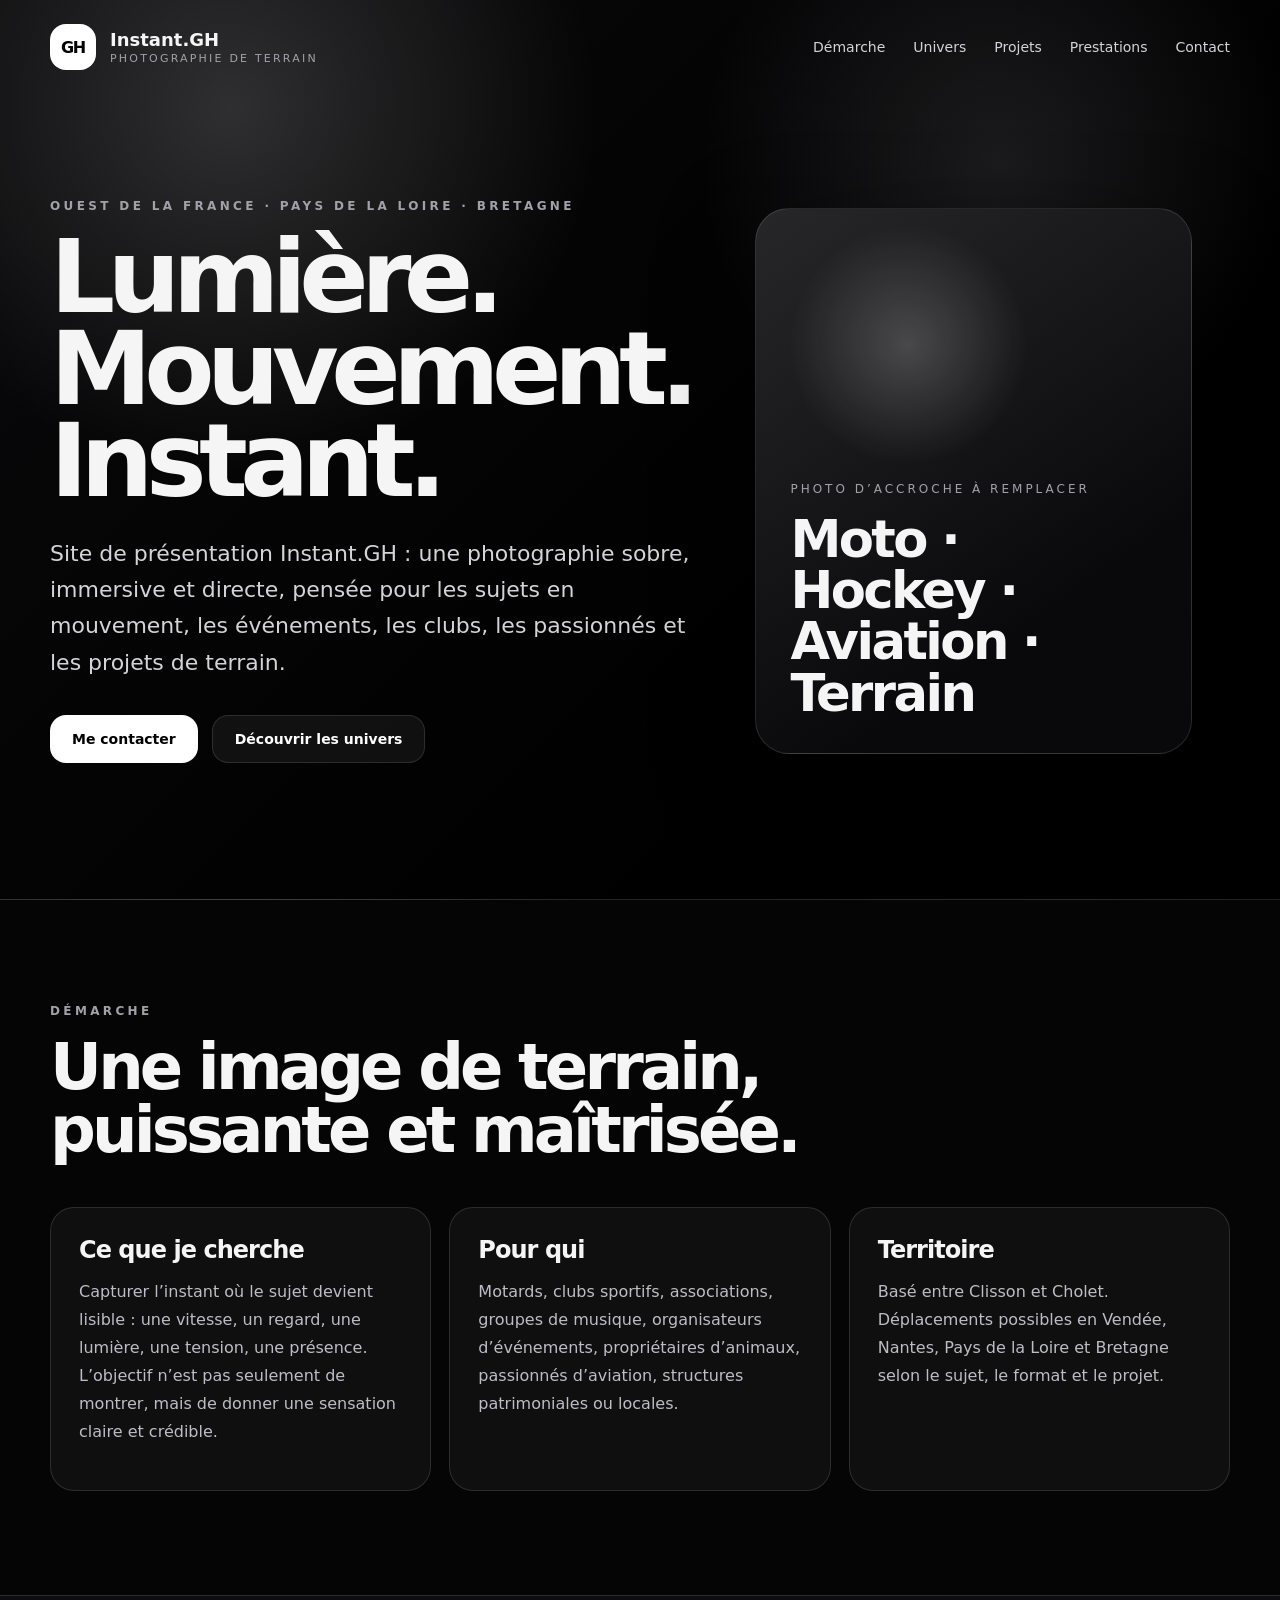
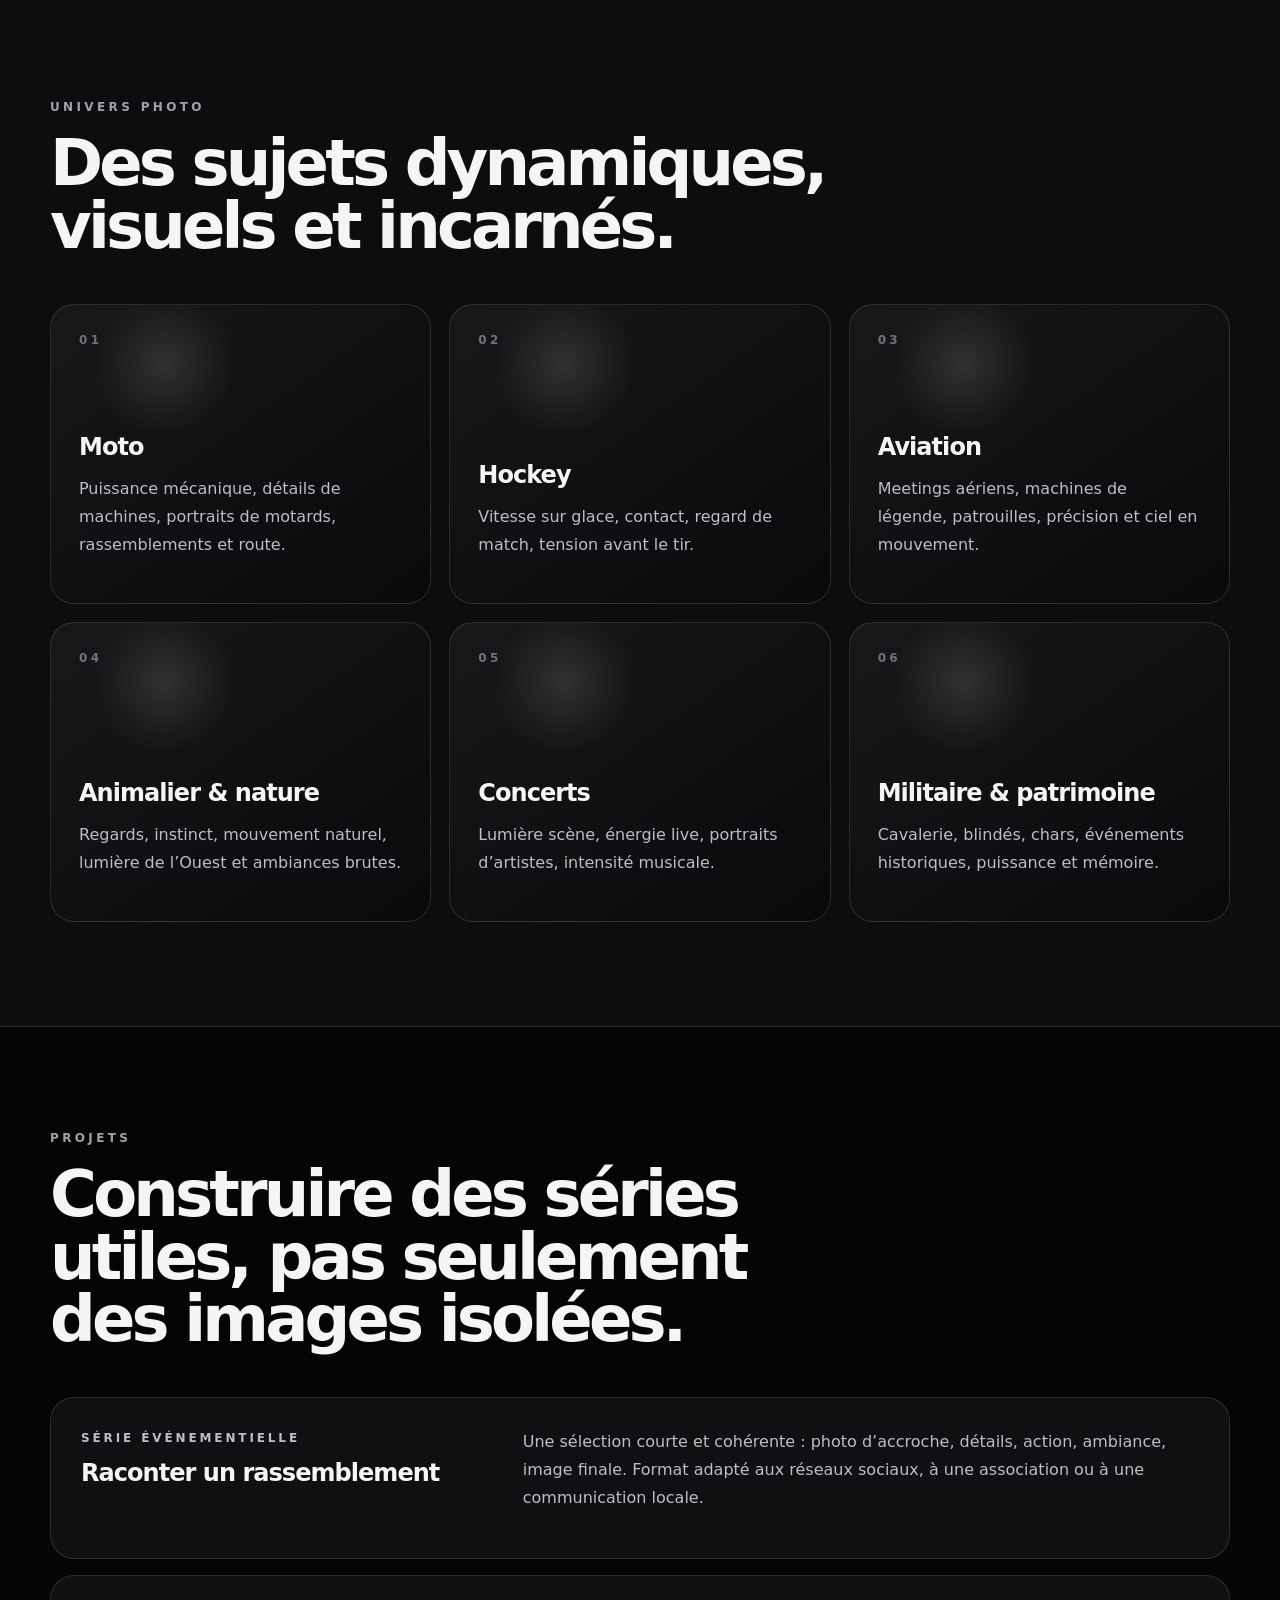
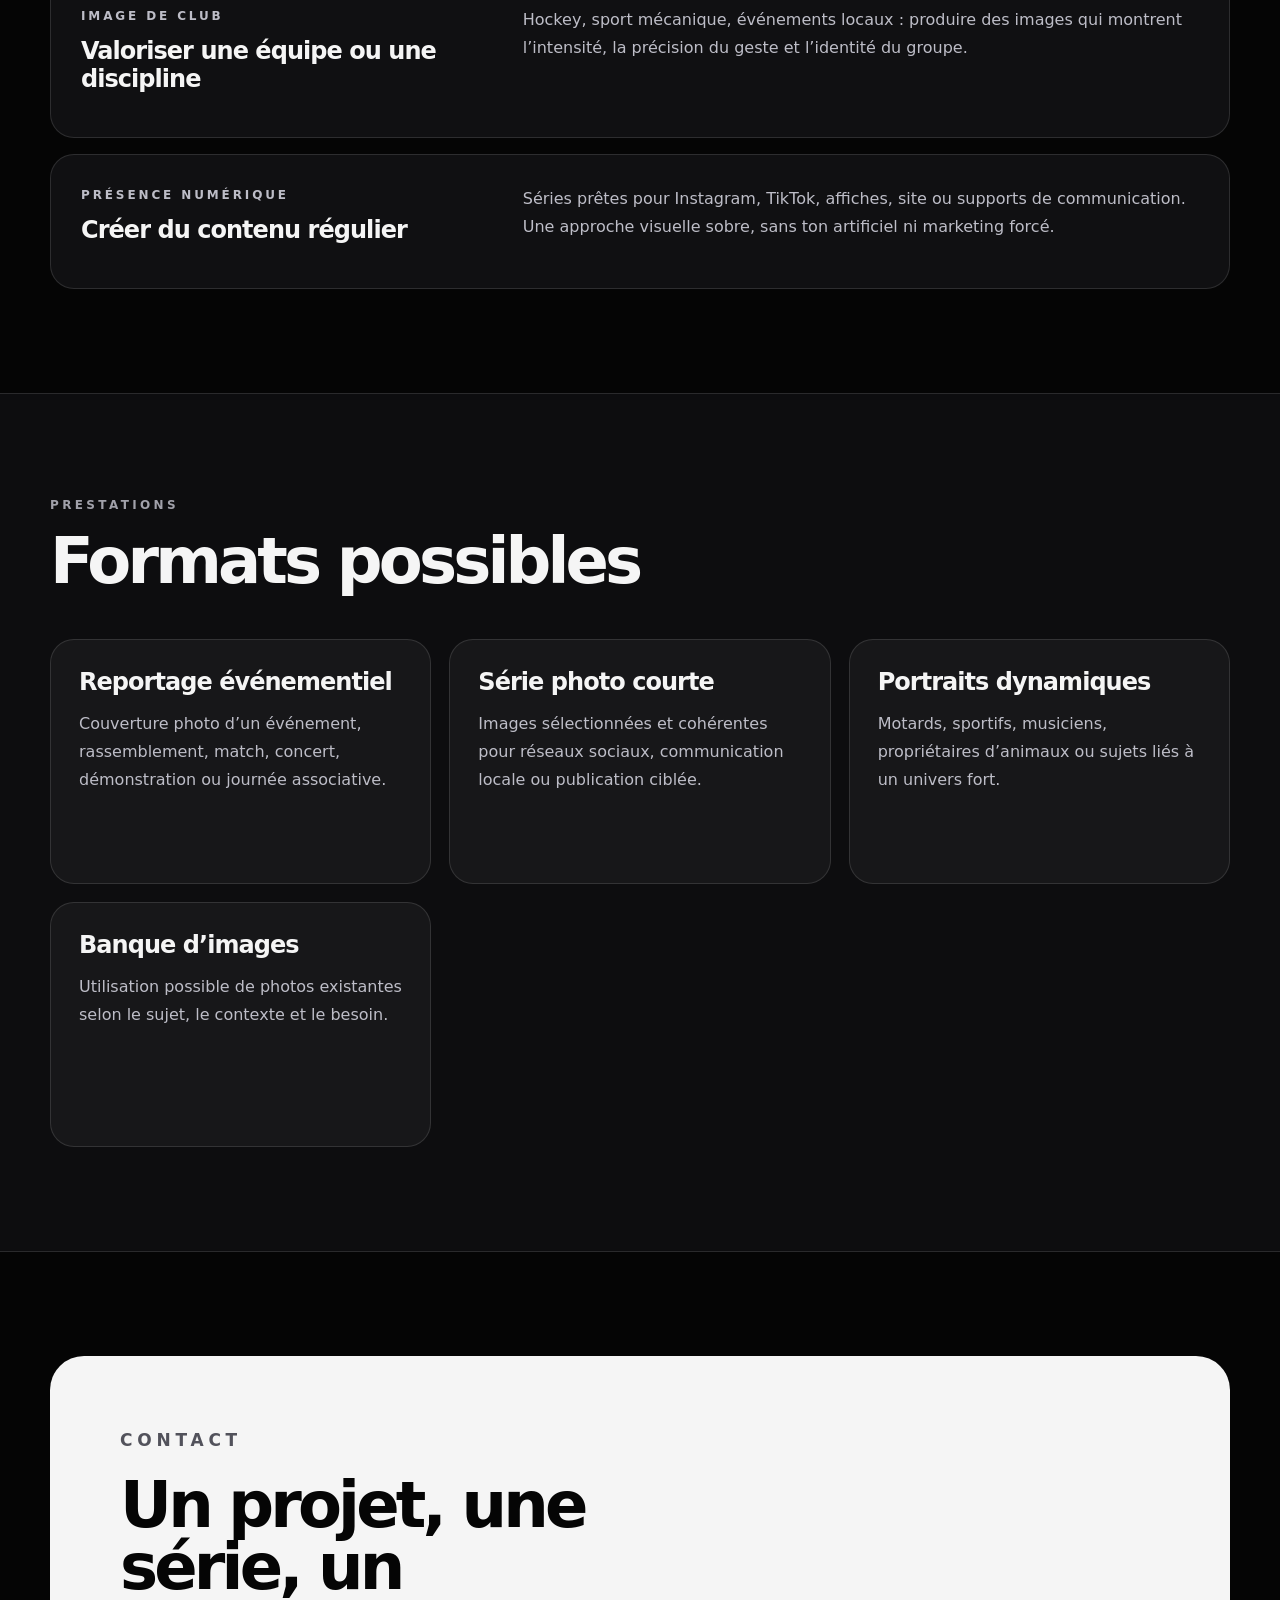
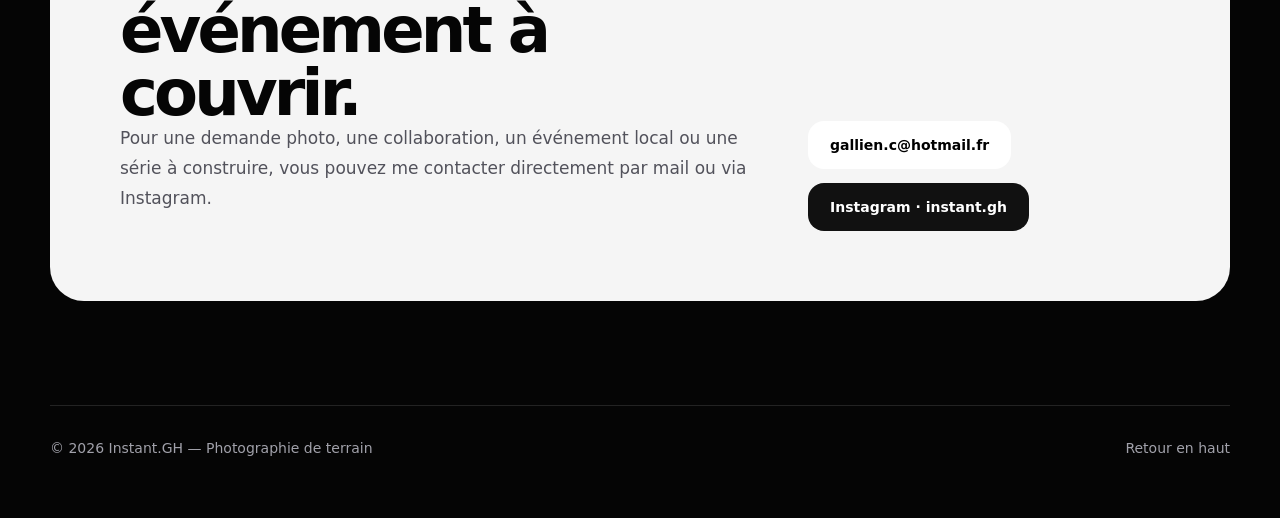
==== index.html @ b5f483d5 "Add files via upload" ====
<!doctype html>
<html lang="fr">
  <head>
    <meta charset="UTF-8" />
    <meta name="viewport" content="width=device-width, initial-scale=1.0" />
    <meta name="description" content="Instant.GH - Site photo, projets, prestations et contact dans l'Ouest de la France." />
    <title>Instant.GH — Photographie de terrain</title>
    <link rel="stylesheet" href="styles.css" />
  </head>
  <body>
    <header class="site-header" id="accueil">
      <nav class="nav">
        <a class="brand" href="#accueil">
          <span class="brand-mark">GH</span>
          <span>
            <strong>Instant.GH</strong>
            <small>Photographie de terrain</small>
          </span>
        </a>
        <button class="menu-button" type="button" aria-expanded="false" aria-controls="main-menu">Menu</button>
        <div class="nav-links" id="main-menu">
          <a href="#demarche">Démarche</a>
          <a href="#univers">Univers</a>
          <a href="#projets">Projets</a>
          <a href="#prestations">Prestations</a>
          <a href="#contact">Contact</a>
        </div>
      </nav>

      <section class="hero">
        <div class="hero-copy reveal">
          <p class="eyebrow">Ouest de la France · Pays de la Loire · Bretagne</p>
          <h1>Lumière. Mouvement. Instant.</h1>
          <p class="hero-text">
            Site de présentation Instant.GH : une photographie sobre, immersive et directe,
            pensée pour les sujets en mouvement, les événements, les clubs, les passionnés et les projets de terrain.
          </p>
          <div class="hero-actions">
            <a class="button primary" href="#contact">Me contacter</a>
            <a class="button ghost" href="#univers">Découvrir les univers</a>
          </div>
        </div>
        <div class="hero-card reveal">
          <div class="photo-placeholder">
            <span>Photo d’accroche à remplacer</span>
            <strong>Moto · Hockey · Aviation · Terrain</strong>
          </div>
        </div>
      </section>
    </header>

    <main>
      <section class="section intro" id="demarche">
        <div class="section-heading reveal">
          <p class="eyebrow">Démarche</p>
          <h2>Une image de terrain, puissante et maîtrisée.</h2>
        </div>
        <div class="intro-grid">
          <article class="text-block reveal">
            <h3>Ce que je cherche</h3>
            <p>
              Capturer l’instant où le sujet devient lisible : une vitesse, un regard,
              une lumière, une tension, une présence. L’objectif n’est pas seulement de montrer,
              mais de donner une sensation claire et crédible.
            </p>
          </article>
          <article class="text-block reveal">
            <h3>Pour qui</h3>
            <p>
              Motards, clubs sportifs, associations, groupes de musique, organisateurs d’événements,
              propriétaires d’animaux, passionnés d’aviation, structures patrimoniales ou locales.
            </p>
          </article>
          <article class="text-block reveal">
            <h3>Territoire</h3>
            <p>
              Basé entre Clisson et Cholet. Déplacements possibles en Vendée, Nantes,
              Pays de la Loire et Bretagne selon le sujet, le format et le projet.
            </p>
          </article>
        </div>
      </section>

      <section class="section dark" id="univers">
        <div class="section-heading reveal">
          <p class="eyebrow">Univers photo</p>
          <h2>Des sujets dynamiques, visuels et incarnés.</h2>
        </div>
        <div class="cards-grid">
          <article class="universe-card reveal">
            <span>01</span>
            <h3>Moto</h3>
            <p>Puissance mécanique, détails de machines, portraits de motards, rassemblements et route.</p>
          </article>
          <article class="universe-card reveal">
            <span>02</span>
            <h3>Hockey</h3>
            <p>Vitesse sur glace, contact, regard de match, tension avant le tir.</p>
          </article>
          <article class="universe-card reveal">
            <span>03</span>
            <h3>Aviation</h3>
            <p>Meetings aériens, machines de légende, patrouilles, précision et ciel en mouvement.</p>
          </article>
          <article class="universe-card reveal">
            <span>04</span>
            <h3>Animalier & nature</h3>
            <p>Regards, instinct, mouvement naturel, lumière de l’Ouest et ambiances brutes.</p>
          </article>
          <article class="universe-card reveal">
            <span>05</span>
            <h3>Concerts</h3>
            <p>Lumière scène, énergie live, portraits d’artistes, intensité musicale.</p>
          </article>
          <article class="universe-card reveal">
            <span>06</span>
            <h3>Militaire & patrimoine</h3>
            <p>Cavalerie, blindés, chars, événements historiques, puissance et mémoire.</p>
          </article>
        </div>
      </section>

      <section class="section" id="projets">
        <div class="section-heading reveal">
          <p class="eyebrow">Projets</p>
          <h2>Construire des séries utiles, pas seulement des images isolées.</h2>
        </div>
        <div class="project-list">
          <article class="project reveal">
            <div>
              <p class="project-tag">Série événementielle</p>
              <h3>Raconter un rassemblement</h3>
            </div>
            <p>
              Une sélection courte et cohérente : photo d’accroche, détails, action, ambiance,
              image finale. Format adapté aux réseaux sociaux, à une association ou à une communication locale.
            </p>
          </article>
          <article class="project reveal">
            <div>
              <p class="project-tag">Image de club</p>
              <h3>Valoriser une équipe ou une discipline</h3>
            </div>
            <p>
              Hockey, sport mécanique, événements locaux : produire des images qui montrent l’intensité,
              la précision du geste et l’identité du groupe.
            </p>
          </article>
          <article class="project reveal">
            <div>
              <p class="project-tag">Présence numérique</p>
              <h3>Créer du contenu régulier</h3>
            </div>
            <p>
              Séries prêtes pour Instagram, TikTok, affiches, site ou supports de communication.
              Une approche visuelle sobre, sans ton artificiel ni marketing forcé.
            </p>
          </article>
        </div>
      </section>

      <section class="section dark" id="prestations">
        <div class="section-heading reveal">
          <p class="eyebrow">Prestations</p>
          <h2>Formats possibles</h2>
        </div>
        <div class="services-grid">
          <article class="service reveal">
            <h3>Reportage événementiel</h3>
            <p>Couverture photo d’un événement, rassemblement, match, concert, démonstration ou journée associative.</p>
          </article>
          <article class="service reveal">
            <h3>Série photo courte</h3>
            <p>Images sélectionnées et cohérentes pour réseaux sociaux, communication locale ou publication ciblée.</p>
          </article>
          <article class="service reveal">
            <h3>Portraits dynamiques</h3>
            <p>Motards, sportifs, musiciens, propriétaires d’animaux ou sujets liés à un univers fort.</p>
          </article>
          <article class="service reveal">
            <h3>Banque d’images</h3>
            <p>Utilisation possible de photos existantes selon le sujet, le contexte et le besoin.</p>
          </article>
        </div>
      </section>

      <section class="contact-section" id="contact">
        <div class="contact-card reveal">
          <div>
            <p class="eyebrow">Contact</p>
            <h2>Un projet, une série, un événement à couvrir.</h2>
            <p>
              Pour une demande photo, une collaboration, un événement local ou une série à construire,
              vous pouvez me contacter directement par mail ou via Instagram.
            </p>
          </div>
          <div class="contact-actions">
            <a class="button primary" href="mailto:gallien.c@hotmail.fr">gallien.c@hotmail.fr</a>
            <a class="button dark-button" href="https://www.instagram.com/instant.gh" target="_blank" rel="noreferrer">Instagram · instant.gh</a>
          </div>
        </div>
      </section>
    </main>

    <footer class="footer">
      <p>© <span id="year"></span> Instant.GH — Photographie de terrain</p>
      <a href="#accueil">Retour en haut</a>
    </footer>

    <script src="script.js"></script>
  </body>
</html>
---- styles.css ----
* {
  box-sizing: border-box;
}

:root {
  --bg: #050505;
  --panel: #111113;
  --panel-soft: #18181b;
  --text: #f5f5f5;
  --muted: #a1a1aa;
  --line: rgba(255, 255, 255, 0.12);
  --white: #ffffff;
  --black: #000000;
}

html {
  scroll-behavior: smooth;
}

body {
  margin: 0;
  font-family: Inter, system-ui, -apple-system, BlinkMacSystemFont, "Segoe UI", sans-serif;
  background: var(--bg);
  color: var(--text);
}

a {
  color: inherit;
  text-decoration: none;
}

.site-header {
  min-height: 100vh;
  overflow: hidden;
  background:
    radial-gradient(circle at 18% 12%, rgba(255, 255, 255, 0.16), transparent 28%),
    radial-gradient(circle at 78% 18%, rgba(113, 113, 122, 0.22), transparent 24%),
    linear-gradient(135deg, #09090b, #000 70%);
  border-bottom: 1px solid var(--line);
}

.nav {
  width: min(1180px, calc(100% - 32px));
  margin: 0 auto;
  padding: 24px 0;
  display: flex;
  align-items: center;
  justify-content: space-between;
  gap: 24px;
}

.brand {
  display: flex;
  align-items: center;
  gap: 14px;
}

.brand-mark {
  width: 46px;
  height: 46px;
  display: grid;
  place-items: center;
  border-radius: 16px;
  background: var(--white);
  color: var(--black);
  font-weight: 800;
  letter-spacing: -0.08em;
}

.brand strong {
  display: block;
  font-size: 18px;
}

.brand small {
  display: block;
  margin-top: 2px;
  color: var(--muted);
  font-size: 11px;
  text-transform: uppercase;
  letter-spacing: 0.2em;
}

.nav-links {
  display: flex;
  align-items: center;
  gap: 28px;
  color: #d4d4d8;
  font-size: 14px;
}

.nav-links a:hover {
  color: var(--white);
}

.menu-button {
  display: none;
}

.hero {
  width: min(1180px, calc(100% - 32px));
  min-height: calc(100vh - 96px);
  margin: 0 auto;
  padding: 80px 0 110px;
  display: grid;
  grid-template-columns: 1.08fr 0.92fr;
  align-items: center;
  gap: 64px;
}

.eyebrow {
  margin: 0 0 18px;
  color: #a1a1aa;
  font-size: 12px;
  font-weight: 700;
  text-transform: uppercase;
  letter-spacing: 0.28em;
}

h1,
h2,
h3,
p {
  margin-top: 0;
}

h1 {
  margin-bottom: 28px;
  max-width: 780px;
  font-size: clamp(58px, 8vw, 112px);
  line-height: 0.9;
  letter-spacing: -0.075em;
}

.hero-text {
  max-width: 720px;
  color: #d4d4d8;
  font-size: clamp(18px, 2vw, 22px);
  line-height: 1.65;
}

.hero-actions,
.contact-actions {
  display: flex;
  flex-wrap: wrap;
  gap: 14px;
  margin-top: 34px;
}

.button {
  display: inline-flex;
  align-items: center;
  justify-content: center;
  min-height: 48px;
  padding: 0 22px;
  border-radius: 16px;
  font-weight: 700;
  font-size: 14px;
  transition: transform 0.2s ease, background 0.2s ease, border 0.2s ease;
}

.button:hover {
  transform: translateY(-2px);
}

.primary {
  background: var(--white);
  color: var(--black);
}

.ghost {
  border: 1px solid var(--line);
  background: rgba(255, 255, 255, 0.06);
  color: var(--white);
}

.dark-button {
  background: #111;
  color: #fff;
}

.hero-card {
  position: relative;
  aspect-ratio: 4 / 5;
  border: 1px solid var(--line);
  border-radius: 34px;
  overflow: hidden;
  background:
    radial-gradient(circle at 35% 25%, rgba(255, 255, 255, 0.2), transparent 24%),
    linear-gradient(145deg, #27272a, #09090b 72%);
  box-shadow: 0 30px 90px rgba(0, 0, 0, 0.5);
}

.photo-placeholder {
  height: 100%;
  padding: 34px;
  display: flex;
  flex-direction: column;
  justify-content: flex-end;
}

.photo-placeholder span {
  margin-bottom: 18px;
  color: #a1a1aa;
  font-size: 12px;
  text-transform: uppercase;
  letter-spacing: 0.25em;
}

.photo-placeholder strong {
  max-width: 420px;
  font-size: clamp(30px, 4vw, 52px);
  line-height: 1;
  letter-spacing: -0.05em;
}

.section {
  width: min(1180px, calc(100% - 32px));
  margin: 0 auto;
  padding: 104px 0;
}

.dark {
  width: 100%;
  max-width: none;
  padding-left: max(16px, calc((100vw - 1180px) / 2));
  padding-right: max(16px, calc((100vw - 1180px) / 2));
  background: #0d0d0f;
  border-top: 1px solid var(--line);
  border-bottom: 1px solid var(--line);
}

.section-heading {
  max-width: 820px;
  margin-bottom: 46px;
}

.section-heading h2,
.contact-card h2 {
  font-size: clamp(38px, 5vw, 72px);
  line-height: 0.98;
  letter-spacing: -0.06em;
  margin-bottom: 0;
}

.intro-grid,
.cards-grid,
.services-grid {
  display: grid;
  grid-template-columns: repeat(3, 1fr);
  gap: 18px;
}

.text-block,
.universe-card,
.service {
  min-height: 245px;
  padding: 28px;
  border: 1px solid var(--line);
  border-radius: 24px;
  background: rgba(255, 255, 255, 0.045);
}

.text-block h3,
.universe-card h3,
.service h3,
.project h3 {
  margin-bottom: 14px;
  font-size: 24px;
  letter-spacing: -0.04em;
}

.text-block p,
.universe-card p,
.service p,
.project p,
.contact-card p {
  color: #bdbdc7;
  line-height: 1.75;
}

.universe-card {
  min-height: 300px;
  display: flex;
  flex-direction: column;
  justify-content: flex-end;
  background:
    radial-gradient(circle at 30% 20%, rgba(255, 255, 255, 0.12), transparent 20%),
    linear-gradient(145deg, #18181b, #09090b);
}

.universe-card span {
  margin-bottom: auto;
  color: #71717a;
  font-size: 12px;
  font-weight: 800;
  letter-spacing: 0.28em;
}

.project-list {
  display: grid;
  gap: 16px;
}

.project {
  display: grid;
  grid-template-columns: 0.75fr 1.25fr;
  gap: 36px;
  padding: 30px;
  border: 1px solid var(--line);
  border-radius: 24px;
  background: #101012;
}

.project-tag {
  margin-bottom: 10px;
  color: #a1a1aa;
  font-size: 12px;
  font-weight: 800;
  text-transform: uppercase;
  letter-spacing: 0.24em;
}

.contact-section {
  width: min(1180px, calc(100% - 32px));
  margin: 0 auto;
  padding: 104px 0;
}

.contact-card {
  display: grid;
  grid-template-columns: 1fr 0.55fr;
  gap: 48px;
  align-items: end;
  padding: clamp(34px, 6vw, 70px);
  border-radius: 34px;
  background: #f5f5f5;
  color: #050505;
}

.contact-card p {
  max-width: 720px;
  color: #52525b;
  font-size: 17px;
}

.footer {
  width: min(1180px, calc(100% - 32px));
  margin: 0 auto;
  padding: 34px 0 48px;
  display: flex;
  justify-content: space-between;
  gap: 24px;
  color: #a1a1aa;
  font-size: 14px;
  border-top: 1px solid var(--line);
}

.reveal {
  opacity: 0;
  transform: translateY(22px);
  transition: opacity 0.7s ease, transform 0.7s ease;
}

.reveal.visible {
  opacity: 1;
  transform: translateY(0);
}

@media (max-width: 860px) {
  .menu-button {
    display: inline-flex;
    padding: 10px 14px;
    border: 1px solid var(--line);
    border-radius: 12px;
    background: transparent;
    color: var(--white);
    font: inherit;
  }

  .nav {
    position: relative;
  }

  .nav-links {
    display: none;
    position: absolute;
    z-index: 10;
    top: 82px;
    left: 0;
    right: 0;
    flex-direction: column;
    align-items: stretch;
    gap: 0;
    padding: 12px;
    border: 1px solid var(--line);
    border-radius: 18px;
    background: #0d0d0f;
  }

  .nav-links.open {
    display: flex;
  }

  .nav-links a {
    padding: 14px;
  }

  .hero,
  .project,
  .contact-card {
    grid-template-columns: 1fr;
  }

  .intro-grid,
  .cards-grid,
  .services-grid {
    grid-template-columns: 1fr;
  }

  .hero {
    padding-top: 48px;
  }

  .footer {
    flex-direction: column;
  }
}
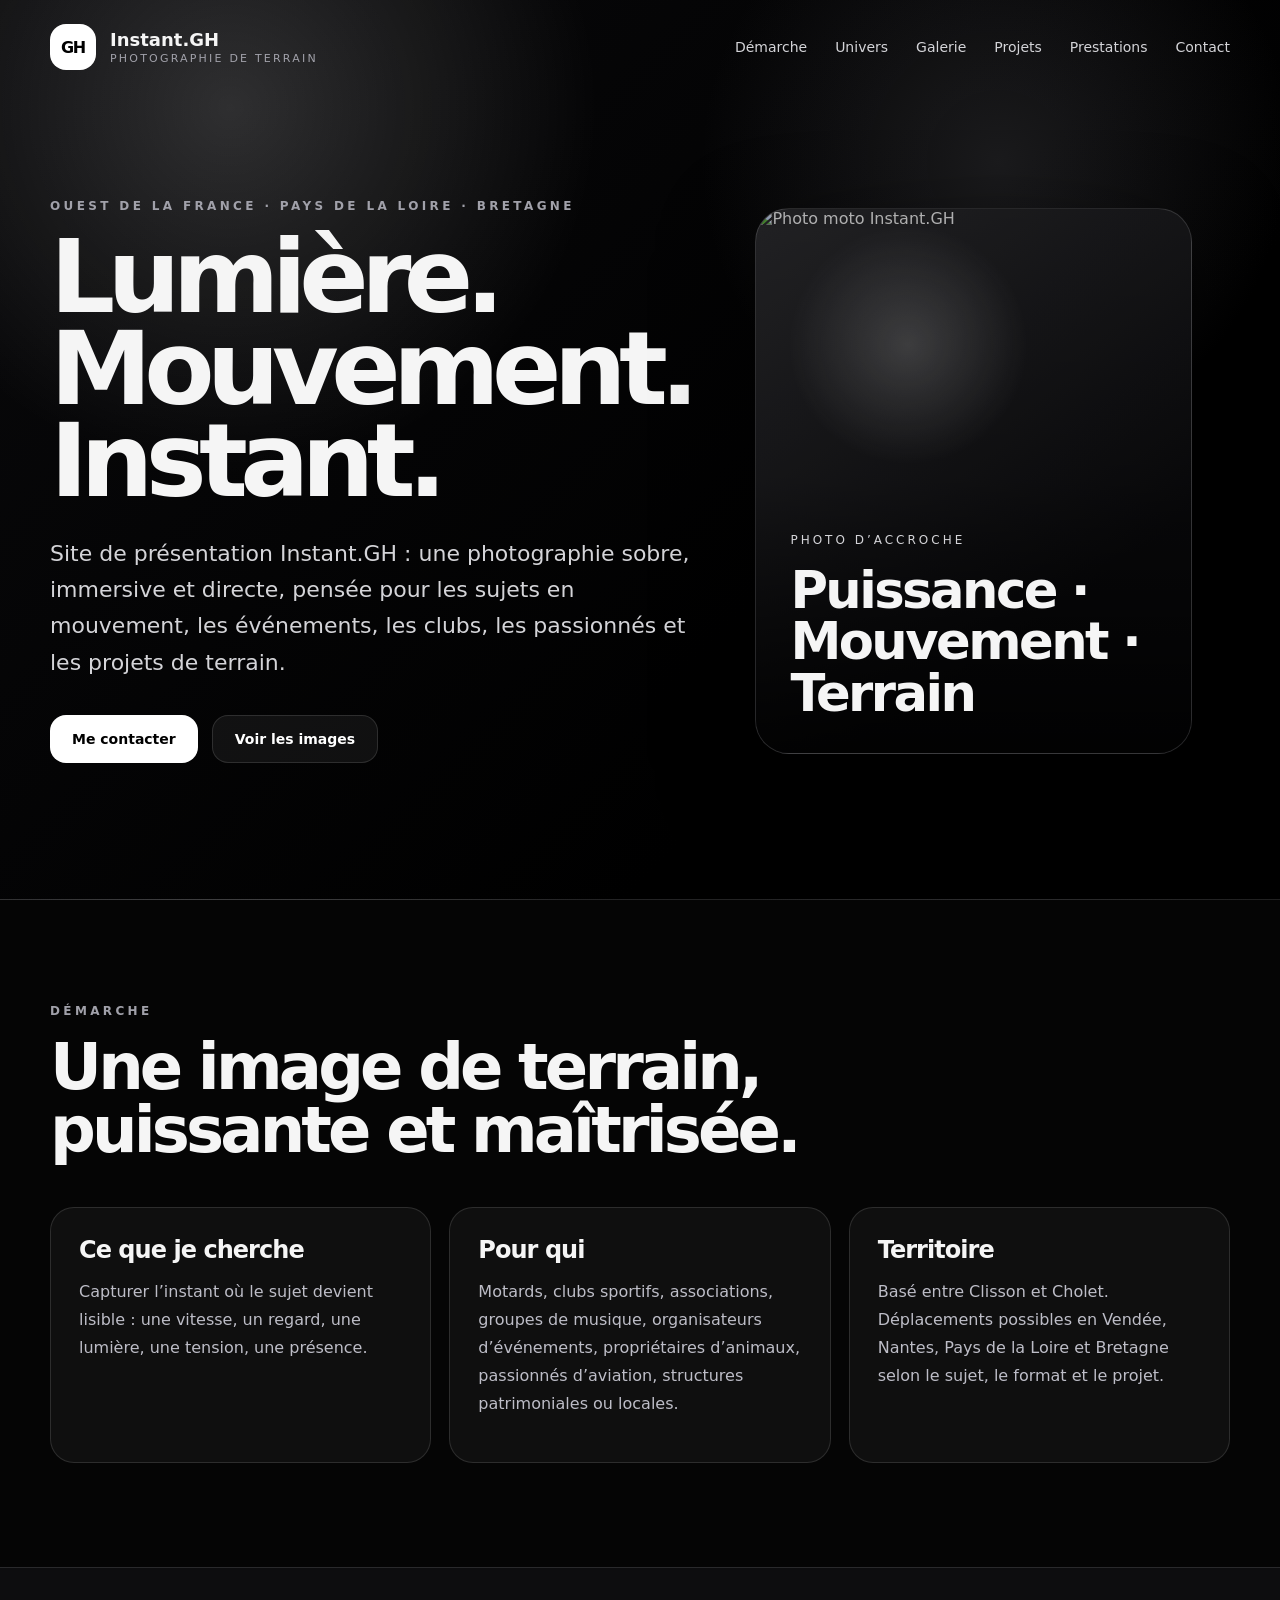
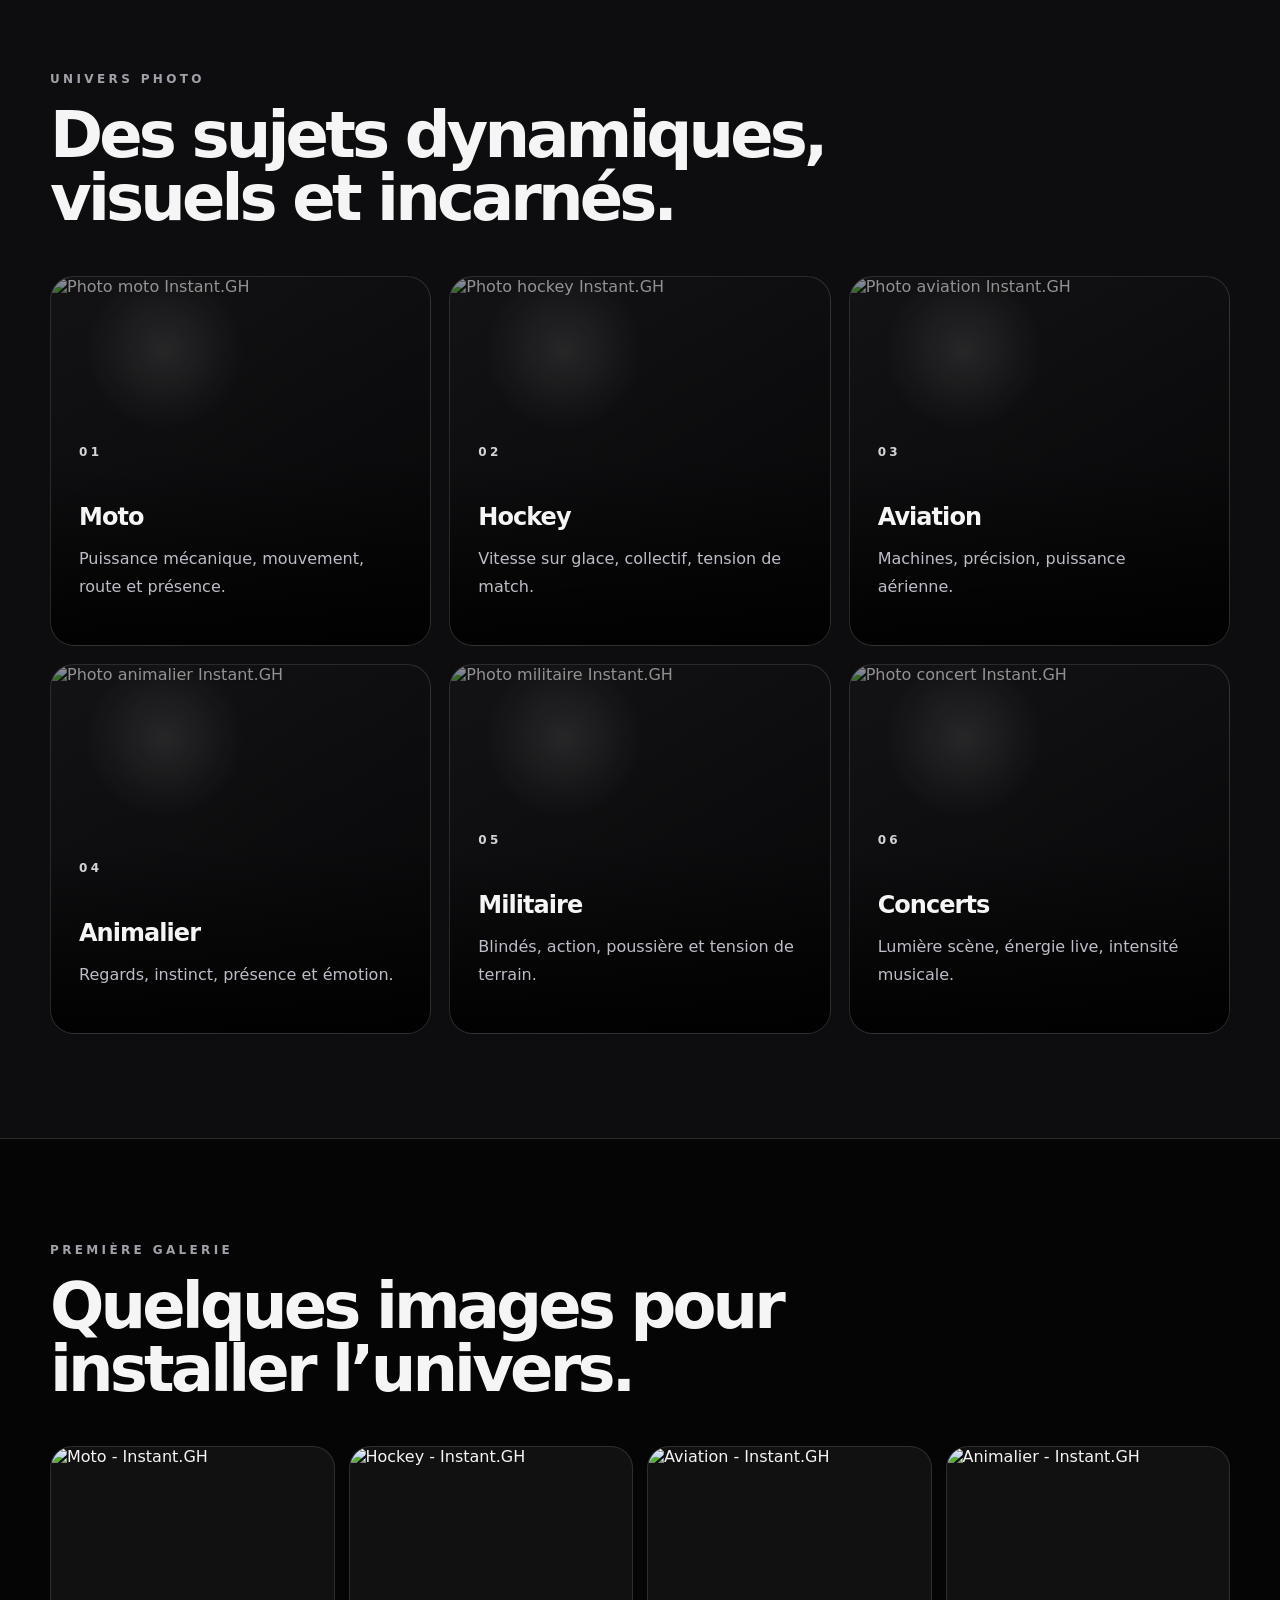
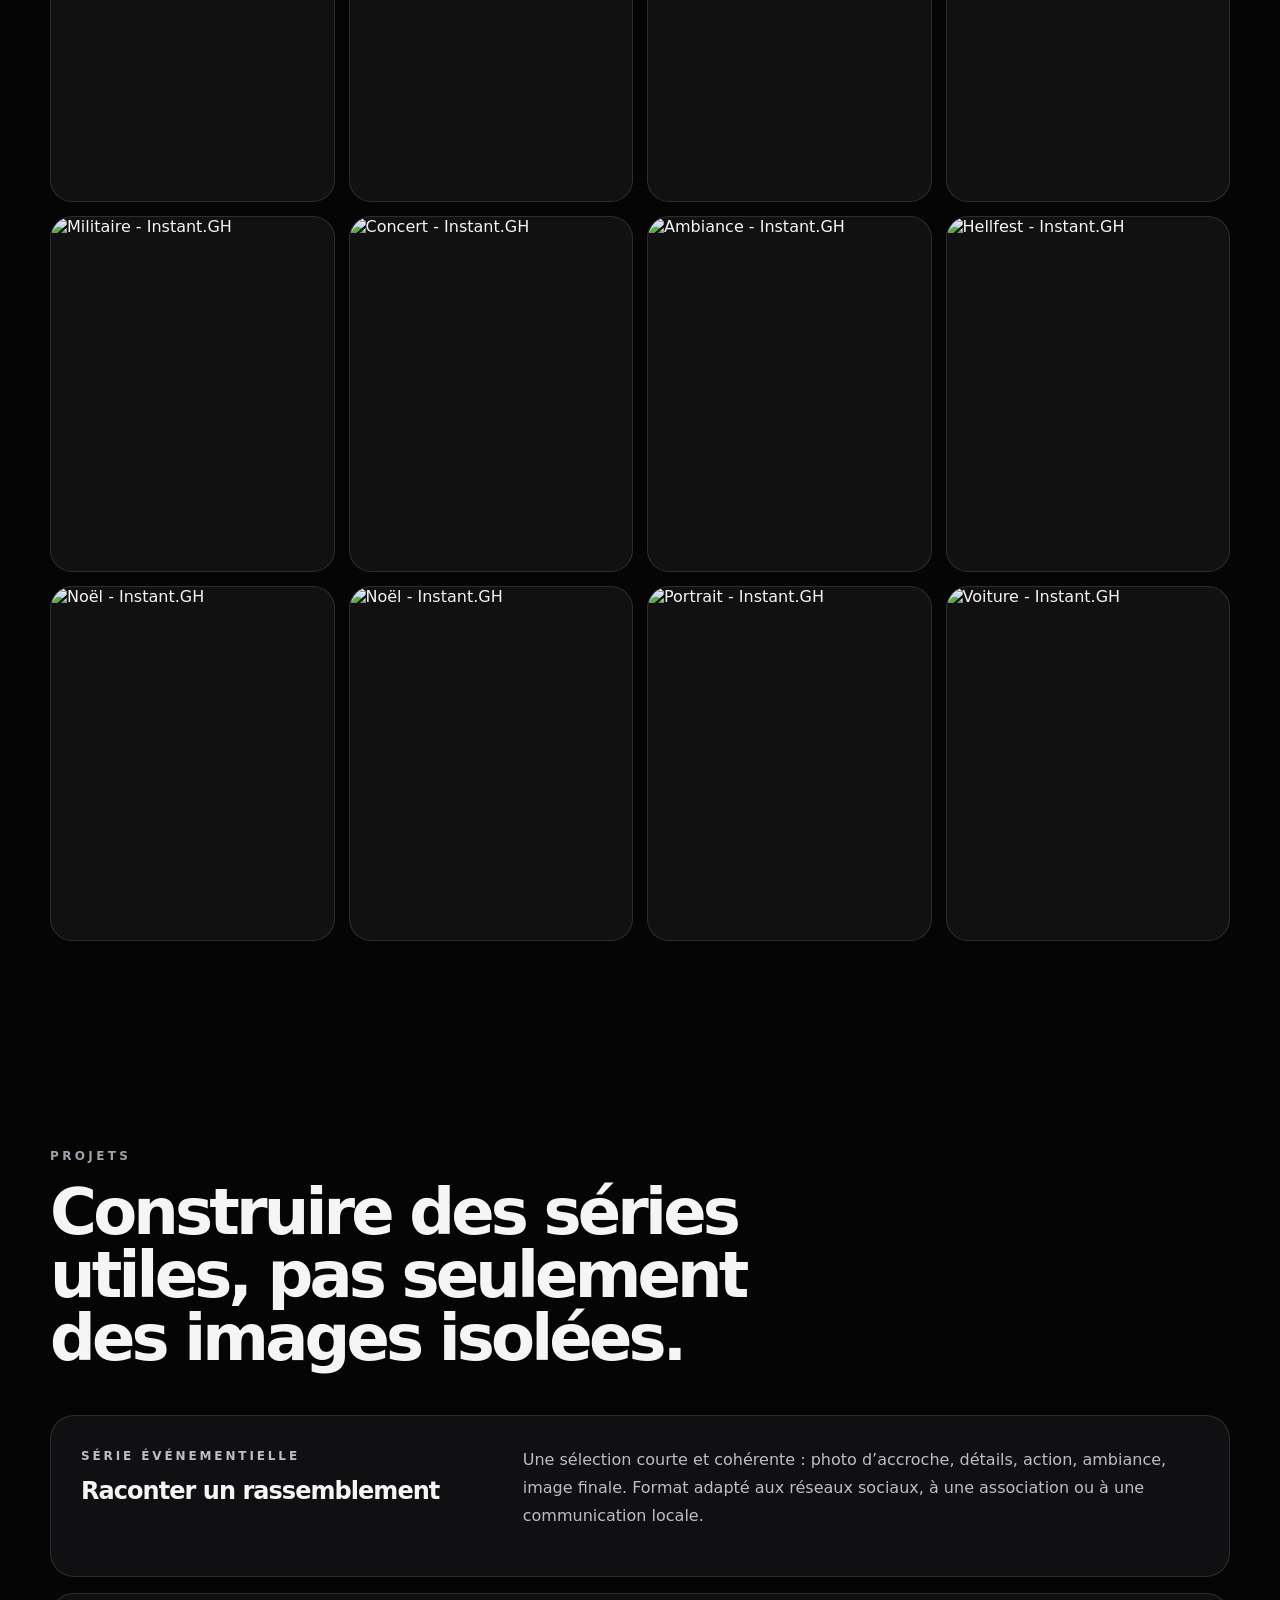
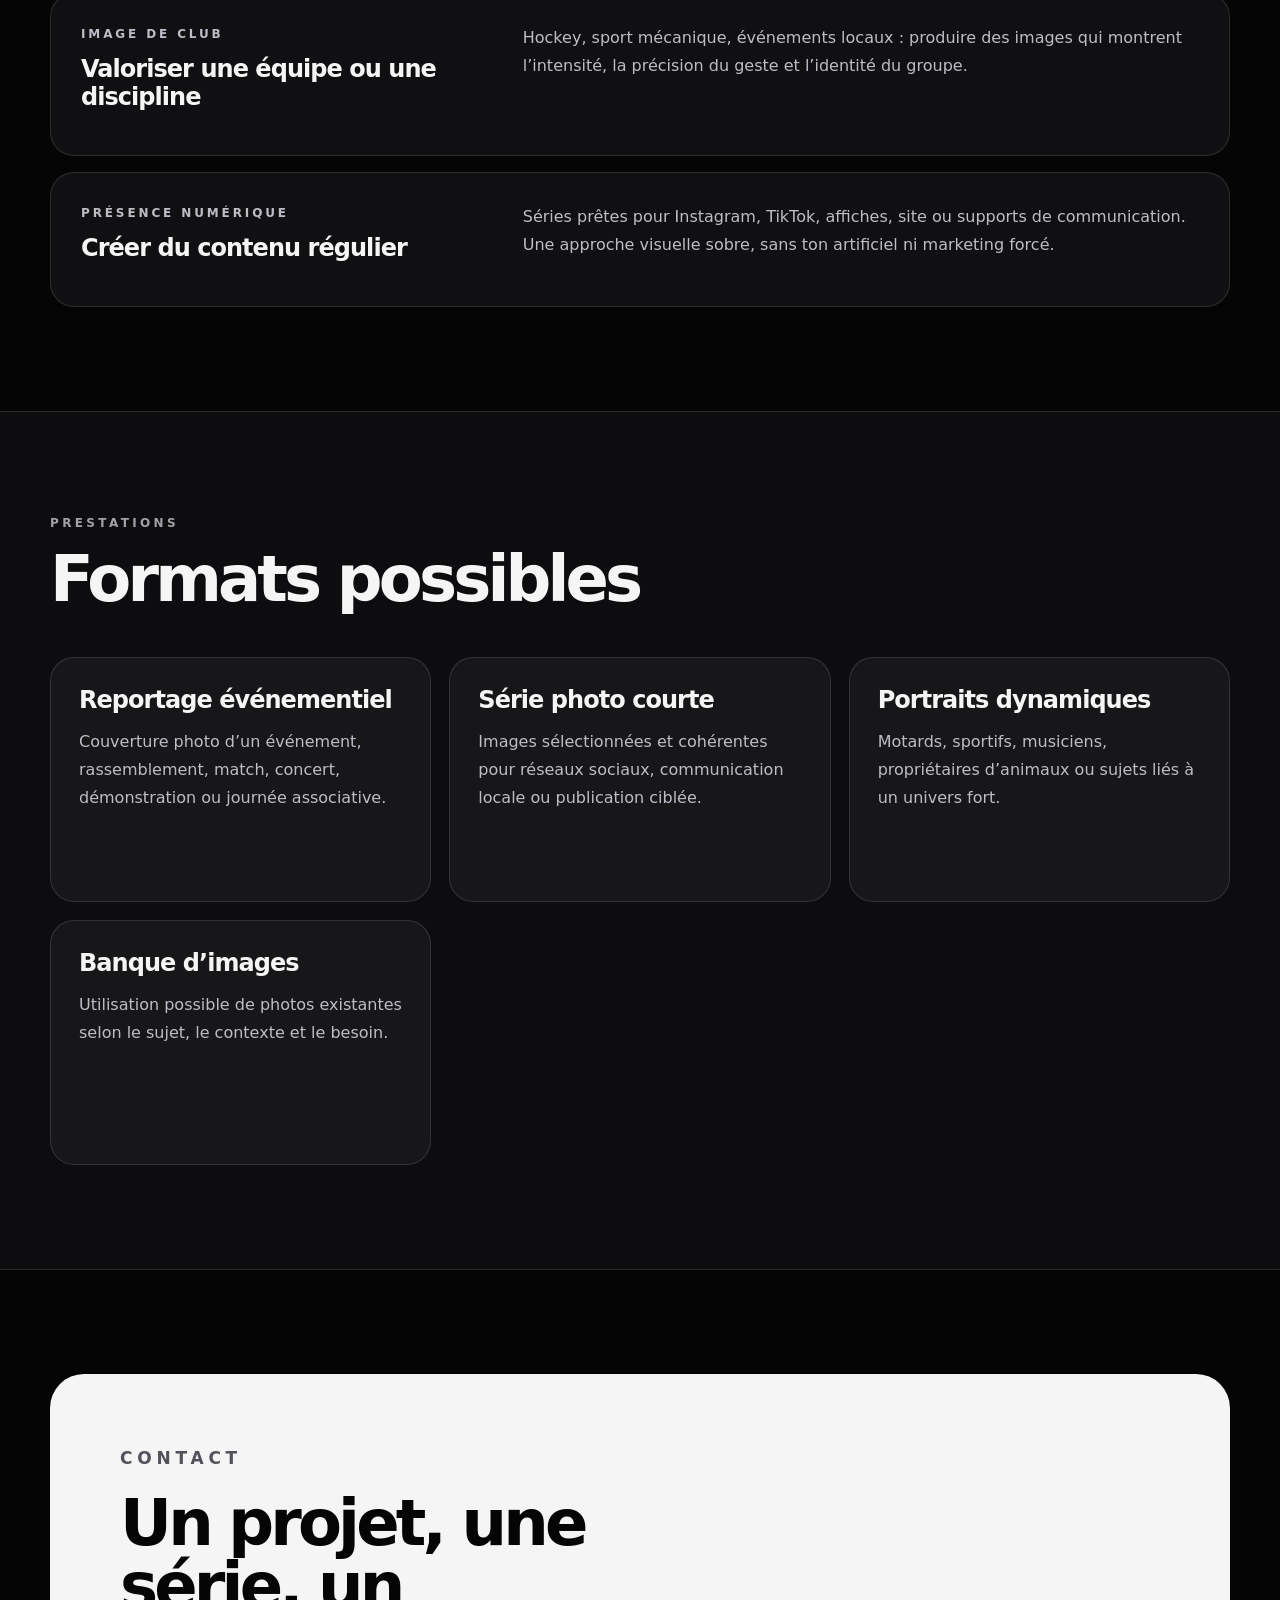
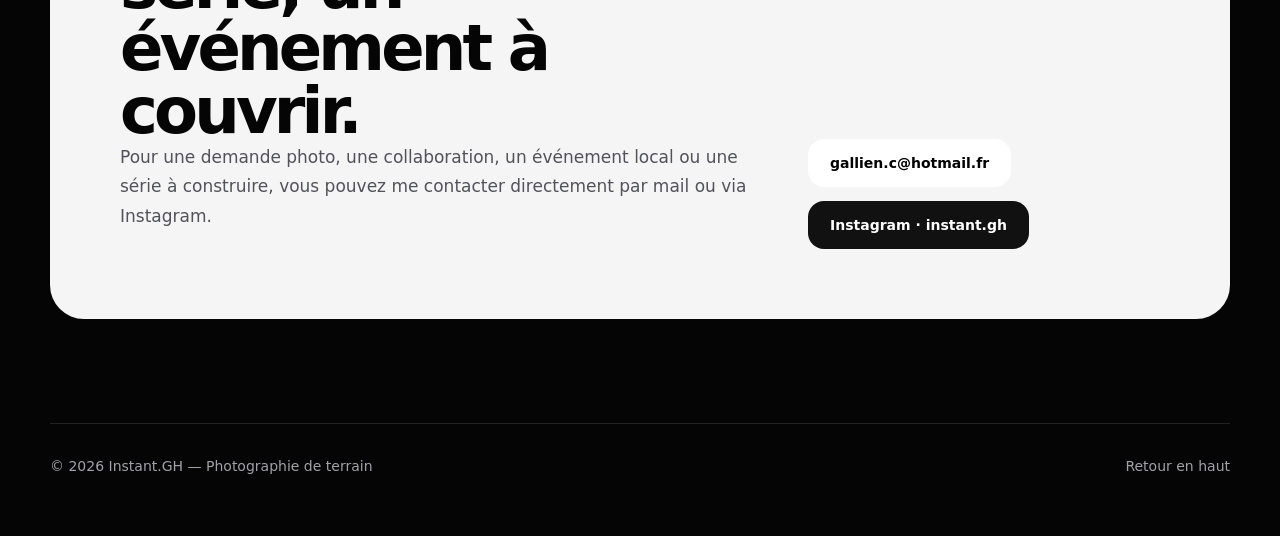
==== commit 2b4070a8: "Use uploaded photo filenames" ====
--- a/index.html
+++ b/index.html
@@ -21,6 +21,7 @@
         <div class="nav-links" id="main-menu">
           <a href="#demarche">Démarche</a>
           <a href="#univers">Univers</a>
+          <a href="#galerie">Galerie</a>
           <a href="#projets">Projets</a>
           <a href="#prestations">Prestations</a>
           <a href="#contact">Contact</a>
@@ -37,13 +38,14 @@
           </p>
           <div class="hero-actions">
             <a class="button primary" href="#contact">Me contacter</a>
-            <a class="button ghost" href="#univers">Découvrir les univers</a>
+            <a class="button ghost" href="#galerie">Voir les images</a>
           </div>
         </div>
-        <div class="hero-card reveal">
-          <div class="photo-placeholder">
-            <span>Photo d’accroche à remplacer</span>
-            <strong>Moto · Hockey · Aviation · Terrain</strong>
+        <div class="hero-card reveal photo-card-main">
+          <img src="photos/Moto-01.jpg" alt="Photo moto Instant.GH" class="photo-fill" />
+          <div class="photo-overlay">
+            <span>Photo d’accroche</span>
+            <strong>Puissance · Mouvement · Terrain</strong>
           </div>
         </div>
       </section>
@@ -58,25 +60,15 @@
         <div class="intro-grid">
           <article class="text-block reveal">
             <h3>Ce que je cherche</h3>
-            <p>
-              Capturer l’instant où le sujet devient lisible : une vitesse, un regard,
-              une lumière, une tension, une présence. L’objectif n’est pas seulement de montrer,
-              mais de donner une sensation claire et crédible.
-            </p>
+            <p>Capturer l’instant où le sujet devient lisible : une vitesse, un regard, une lumière, une tension, une présence.</p>
           </article>
           <article class="text-block reveal">
             <h3>Pour qui</h3>
-            <p>
-              Motards, clubs sportifs, associations, groupes de musique, organisateurs d’événements,
-              propriétaires d’animaux, passionnés d’aviation, structures patrimoniales ou locales.
-            </p>
+            <p>Motards, clubs sportifs, associations, groupes de musique, organisateurs d’événements, propriétaires d’animaux, passionnés d’aviation, structures patrimoniales ou locales.</p>
           </article>
           <article class="text-block reveal">
             <h3>Territoire</h3>
-            <p>
-              Basé entre Clisson et Cholet. Déplacements possibles en Vendée, Nantes,
-              Pays de la Loire et Bretagne selon le sujet, le format et le projet.
-            </p>
+            <p>Basé entre Clisson et Cholet. Déplacements possibles en Vendée, Nantes, Pays de la Loire et Bretagne selon le sujet, le format et le projet.</p>
           </article>
         </div>
       </section>
@@ -87,36 +79,51 @@
           <h2>Des sujets dynamiques, visuels et incarnés.</h2>
         </div>
         <div class="cards-grid">
-          <article class="universe-card reveal">
-            <span>01</span>
-            <h3>Moto</h3>
-            <p>Puissance mécanique, détails de machines, portraits de motards, rassemblements et route.</p>
+          <article class="universe-card reveal photo-universe">
+            <img src="photos/Moto-01.jpg" alt="Photo moto Instant.GH" />
+            <div><span>01</span><h3>Moto</h3><p>Puissance mécanique, mouvement, route et présence.</p></div>
           </article>
-          <article class="universe-card reveal">
-            <span>02</span>
-            <h3>Hockey</h3>
-            <p>Vitesse sur glace, contact, regard de match, tension avant le tir.</p>
+          <article class="universe-card reveal photo-universe">
+            <img src="photos/Hockey-01.jpg" alt="Photo hockey Instant.GH" />
+            <div><span>02</span><h3>Hockey</h3><p>Vitesse sur glace, collectif, tension de match.</p></div>
           </article>
-          <article class="universe-card reveal">
-            <span>03</span>
-            <h3>Aviation</h3>
-            <p>Meetings aériens, machines de légende, patrouilles, précision et ciel en mouvement.</p>
+          <article class="universe-card reveal photo-universe">
+            <img src="photos/Avion-01.jpg" alt="Photo aviation Instant.GH" />
+            <div><span>03</span><h3>Aviation</h3><p>Machines, précision, puissance aérienne.</p></div>
           </article>
-          <article class="universe-card reveal">
-            <span>04</span>
-            <h3>Animalier & nature</h3>
-            <p>Regards, instinct, mouvement naturel, lumière de l’Ouest et ambiances brutes.</p>
+          <article class="universe-card reveal photo-universe">
+            <img src="photos/Animalier-01.jpg" alt="Photo animalier Instant.GH" />
+            <div><span>04</span><h3>Animalier</h3><p>Regards, instinct, présence et émotion.</p></div>
           </article>
-          <article class="universe-card reveal">
-            <span>05</span>
-            <h3>Concerts</h3>
-            <p>Lumière scène, énergie live, portraits d’artistes, intensité musicale.</p>
+          <article class="universe-card reveal photo-universe">
+            <img src="photos/Militaire-01.jpg" alt="Photo militaire Instant.GH" />
+            <div><span>05</span><h3>Militaire</h3><p>Blindés, action, poussière et tension de terrain.</p></div>
           </article>
-          <article class="universe-card reveal">
-            <span>06</span>
-            <h3>Militaire & patrimoine</h3>
-            <p>Cavalerie, blindés, chars, événements historiques, puissance et mémoire.</p>
+          <article class="universe-card reveal photo-universe">
+            <img src="photos/Concert-01.jpg" alt="Photo concert Instant.GH" />
+            <div><span>06</span><h3>Concerts</h3><p>Lumière scène, énergie live, intensité musicale.</p></div>
           </article>
+        </div>
+      </section>
+
+      <section class="section" id="galerie">
+        <div class="section-heading reveal">
+          <p class="eyebrow">Première galerie</p>
+          <h2>Quelques images pour installer l’univers.</h2>
+        </div>
+        <div class="gallery-grid reveal">
+          <img src="photos/Moto-01.jpg" alt="Moto - Instant.GH" />
+          <img src="photos/Hockey-01.jpg" alt="Hockey - Instant.GH" />
+          <img src="photos/Avion-01.jpg" alt="Aviation - Instant.GH" />
+          <img src="photos/Animalier-01.jpg" alt="Animalier - Instant.GH" />
+          <img src="photos/Militaire-01.jpg" alt="Militaire - Instant.GH" />
+          <img src="photos/Concert-01.jpg" alt="Concert - Instant.GH" />
+          <img src="photos/Divers-01.jpg" alt="Ambiance - Instant.GH" />
+          <img src="photos/Hellfest-01.jpg" alt="Hellfest - Instant.GH" />
+          <img src="photos/Noel-01.jpg" alt="Noël - Instant.GH" />
+          <img src="photos/Noel-02.jpg" alt="Noël - Instant.GH" />
+          <img src="photos/Portrait-01.jpg" alt="Portrait - Instant.GH" />
+          <img src="photos/Voiture-01.jpg" alt="Voiture - Instant.GH" />
         </div>
       </section>
 
@@ -127,34 +134,16 @@
         </div>
         <div class="project-list">
           <article class="project reveal">
-            <div>
-              <p class="project-tag">Série événementielle</p>
-              <h3>Raconter un rassemblement</h3>
-            </div>
-            <p>
-              Une sélection courte et cohérente : photo d’accroche, détails, action, ambiance,
-              image finale. Format adapté aux réseaux sociaux, à une association ou à une communication locale.
-            </p>
+            <div><p class="project-tag">Série événementielle</p><h3>Raconter un rassemblement</h3></div>
+            <p>Une sélection courte et cohérente : photo d’accroche, détails, action, ambiance, image finale. Format adapté aux réseaux sociaux, à une association ou à une communication locale.</p>
           </article>
           <article class="project reveal">
-            <div>
-              <p class="project-tag">Image de club</p>
-              <h3>Valoriser une équipe ou une discipline</h3>
-            </div>
-            <p>
-              Hockey, sport mécanique, événements locaux : produire des images qui montrent l’intensité,
-              la précision du geste et l’identité du groupe.
-            </p>
+            <div><p class="project-tag">Image de club</p><h3>Valoriser une équipe ou une discipline</h3></div>
+            <p>Hockey, sport mécanique, événements locaux : produire des images qui montrent l’intensité, la précision du geste et l’identité du groupe.</p>
           </article>
           <article class="project reveal">
-            <div>
-              <p class="project-tag">Présence numérique</p>
-              <h3>Créer du contenu régulier</h3>
-            </div>
-            <p>
-              Séries prêtes pour Instagram, TikTok, affiches, site ou supports de communication.
-              Une approche visuelle sobre, sans ton artificiel ni marketing forcé.
-            </p>
+            <div><p class="project-tag">Présence numérique</p><h3>Créer du contenu régulier</h3></div>
+            <p>Séries prêtes pour Instagram, TikTok, affiches, site ou supports de communication. Une approche visuelle sobre, sans ton artificiel ni marketing forcé.</p>
           </article>
         </div>
       </section>
@@ -165,22 +154,10 @@
           <h2>Formats possibles</h2>
         </div>
         <div class="services-grid">
-          <article class="service reveal">
-            <h3>Reportage événementiel</h3>
-            <p>Couverture photo d’un événement, rassemblement, match, concert, démonstration ou journée associative.</p>
-          </article>
-          <article class="service reveal">
-            <h3>Série photo courte</h3>
-            <p>Images sélectionnées et cohérentes pour réseaux sociaux, communication locale ou publication ciblée.</p>
-          </article>
-          <article class="service reveal">
-            <h3>Portraits dynamiques</h3>
-            <p>Motards, sportifs, musiciens, propriétaires d’animaux ou sujets liés à un univers fort.</p>
-          </article>
-          <article class="service reveal">
-            <h3>Banque d’images</h3>
-            <p>Utilisation possible de photos existantes selon le sujet, le contexte et le besoin.</p>
-          </article>
+          <article class="service reveal"><h3>Reportage événementiel</h3><p>Couverture photo d’un événement, rassemblement, match, concert, démonstration ou journée associative.</p></article>
+          <article class="service reveal"><h3>Série photo courte</h3><p>Images sélectionnées et cohérentes pour réseaux sociaux, communication locale ou publication ciblée.</p></article>
+          <article class="service reveal"><h3>Portraits dynamiques</h3><p>Motards, sportifs, musiciens, propriétaires d’animaux ou sujets liés à un univers fort.</p></article>
+          <article class="service reveal"><h3>Banque d’images</h3><p>Utilisation possible de photos existantes selon le sujet, le contexte et le besoin.</p></article>
         </div>
       </section>
 
@@ -189,10 +166,7 @@
           <div>
             <p class="eyebrow">Contact</p>
             <h2>Un projet, une série, un événement à couvrir.</h2>
-            <p>
-              Pour une demande photo, une collaboration, un événement local ou une série à construire,
-              vous pouvez me contacter directement par mail ou via Instagram.
-            </p>
+            <p>Pour une demande photo, une collaboration, un événement local ou une série à construire, vous pouvez me contacter directement par mail ou via Instagram.</p>
           </div>
           <div class="contact-actions">
             <a class="button primary" href="mailto:gallien.c@hotmail.fr">gallien.c@hotmail.fr</a>
--- a/styles.css
+++ b/styles.css
@@ -191,6 +191,46 @@
   box-shadow: 0 30px 90px rgba(0, 0, 0, 0.5);
 }
 
+.photo-fill,
+.photo-universe img,
+.gallery-grid img {
+  width: 100%;
+  height: 100%;
+  object-fit: cover;
+  display: block;
+}
+
+.photo-fill {
+  position: absolute;
+  inset: 0;
+  opacity: 0.82;
+}
+
+.photo-overlay {
+  position: absolute;
+  inset: 0;
+  padding: 34px;
+  display: flex;
+  flex-direction: column;
+  justify-content: flex-end;
+  background: linear-gradient(to top, rgba(0,0,0,.82), rgba(0,0,0,.18), rgba(0,0,0,.15));
+}
+
+.photo-overlay span {
+  margin-bottom: 18px;
+  color: #d4d4d8;
+  font-size: 12px;
+  text-transform: uppercase;
+  letter-spacing: 0.25em;
+}
+
+.photo-overlay strong {
+  max-width: 420px;
+  font-size: clamp(30px, 4vw, 52px);
+  line-height: 1;
+  letter-spacing: -0.05em;
+}
+
 .photo-placeholder {
   height: 100%;
   padding: 34px;
@@ -289,12 +329,59 @@
     linear-gradient(145deg, #18181b, #09090b);
 }
 
+.photo-universe {
+  position: relative;
+  min-height: 370px;
+  overflow: hidden;
+  padding: 0;
+}
+
+.photo-universe img {
+  position: absolute;
+  inset: 0;
+  opacity: 0.72;
+  transition: transform 0.5s ease, opacity 0.5s ease;
+}
+
+.photo-universe:hover img {
+  transform: scale(1.04);
+  opacity: 0.9;
+}
+
+.photo-universe::after {
+  content: "";
+  position: absolute;
+  inset: 0;
+  background: linear-gradient(to top, rgba(0,0,0,.9), rgba(0,0,0,.25), rgba(0,0,0,.2));
+}
+
+.photo-universe > div {
+  position: relative;
+  z-index: 1;
+  margin-top: auto;
+  padding: 28px;
+}
+
 .universe-card span {
-  margin-bottom: auto;
-  color: #71717a;
+  display: block;
+  margin-bottom: 44px;
+  color: #d4d4d8;
   font-size: 12px;
   font-weight: 800;
   letter-spacing: 0.28em;
+}
+
+.gallery-grid {
+  display: grid;
+  grid-template-columns: repeat(4, 1fr);
+  gap: 14px;
+}
+
+.gallery-grid img {
+  aspect-ratio: 4 / 5;
+  border-radius: 22px;
+  border: 1px solid var(--line);
+  background: #111;
 }
 
 .project-list {
@@ -414,7 +501,8 @@
 
   .intro-grid,
   .cards-grid,
-  .services-grid {
+  .services-grid,
+  .gallery-grid {
     grid-template-columns: 1fr;
   }
 
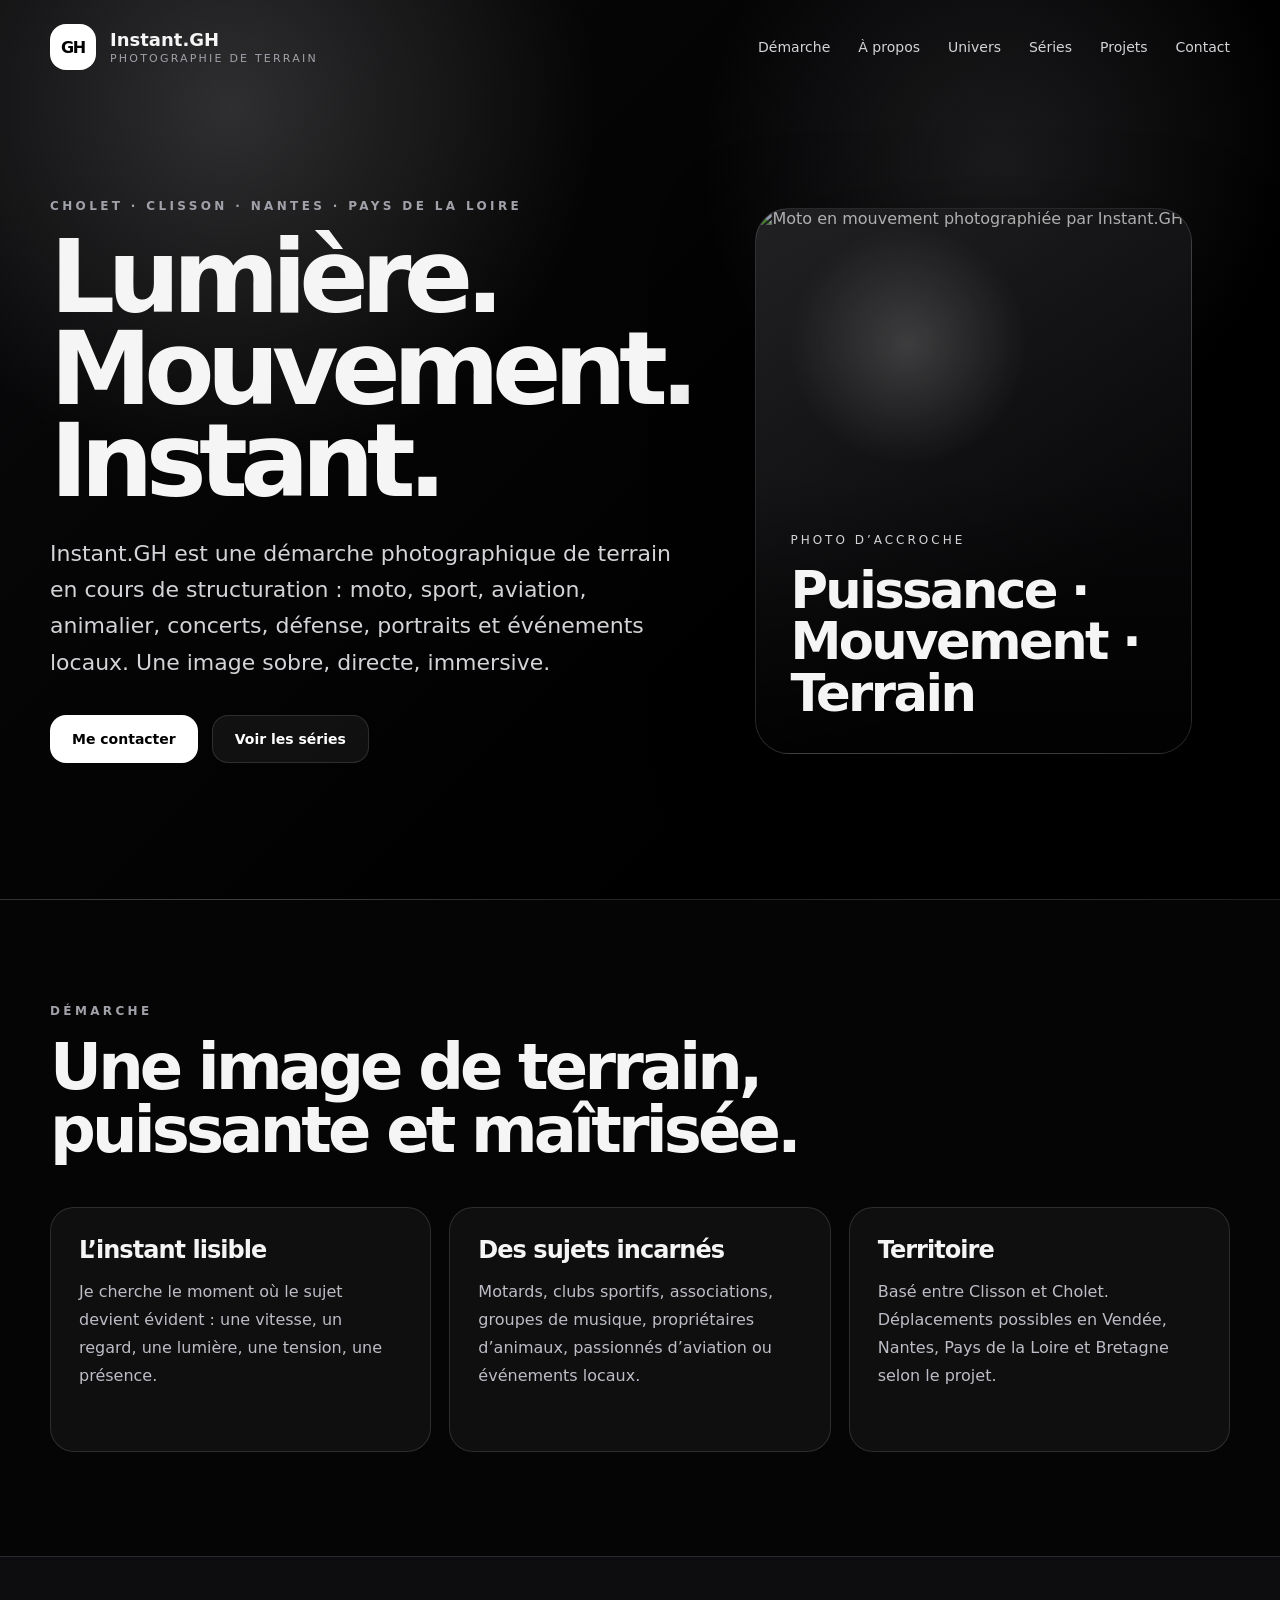
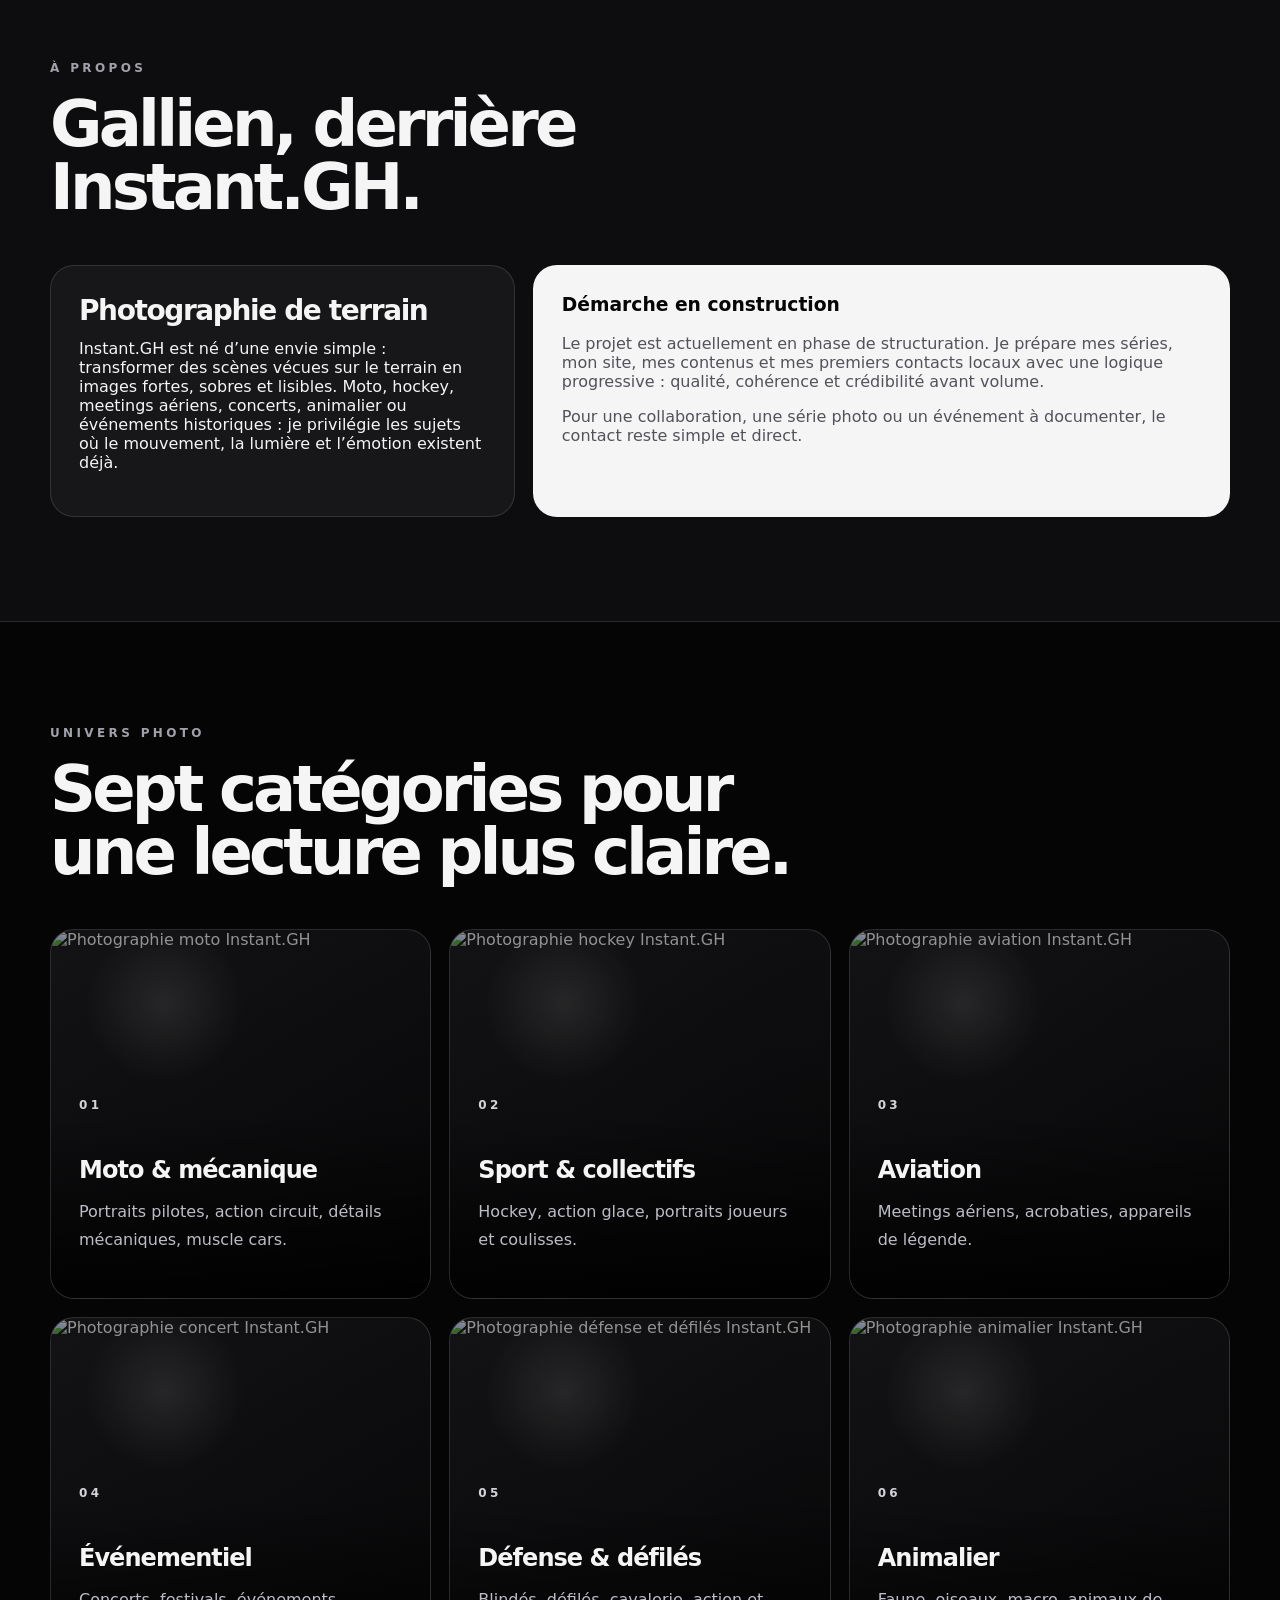
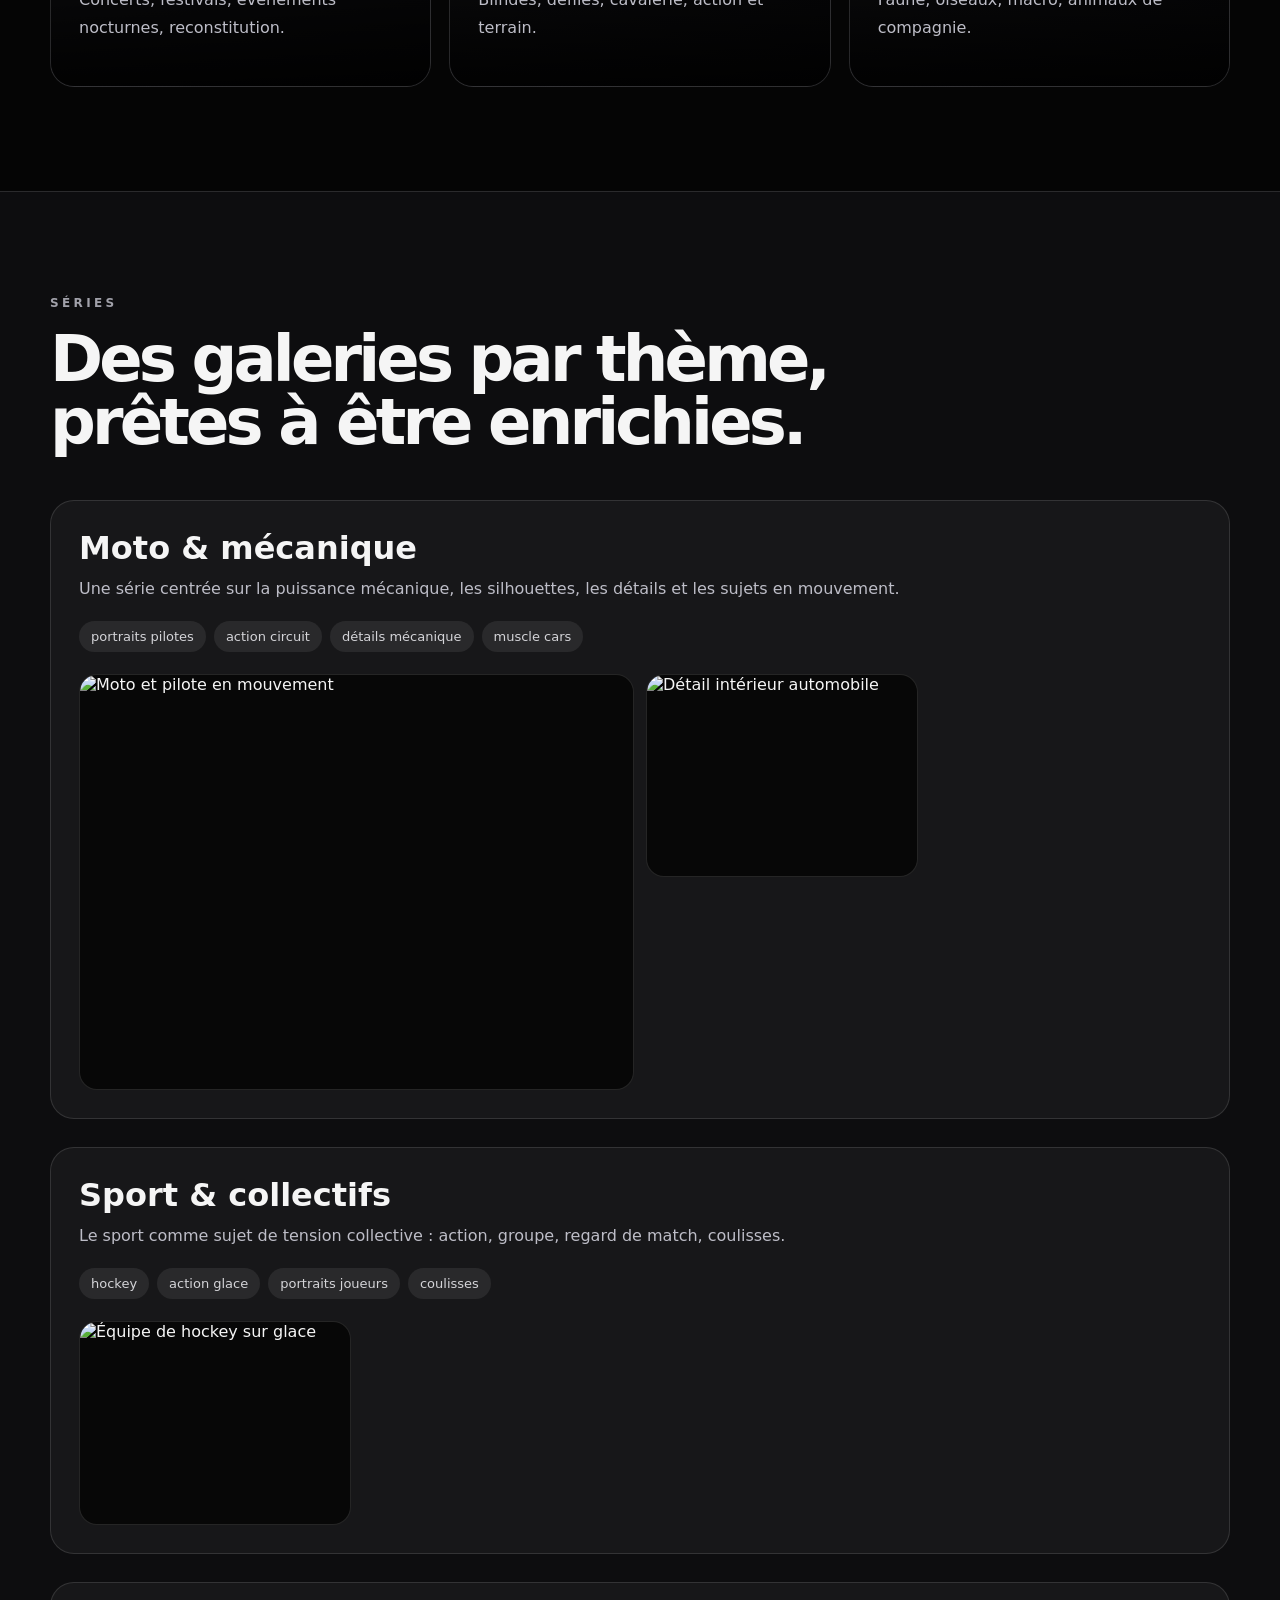
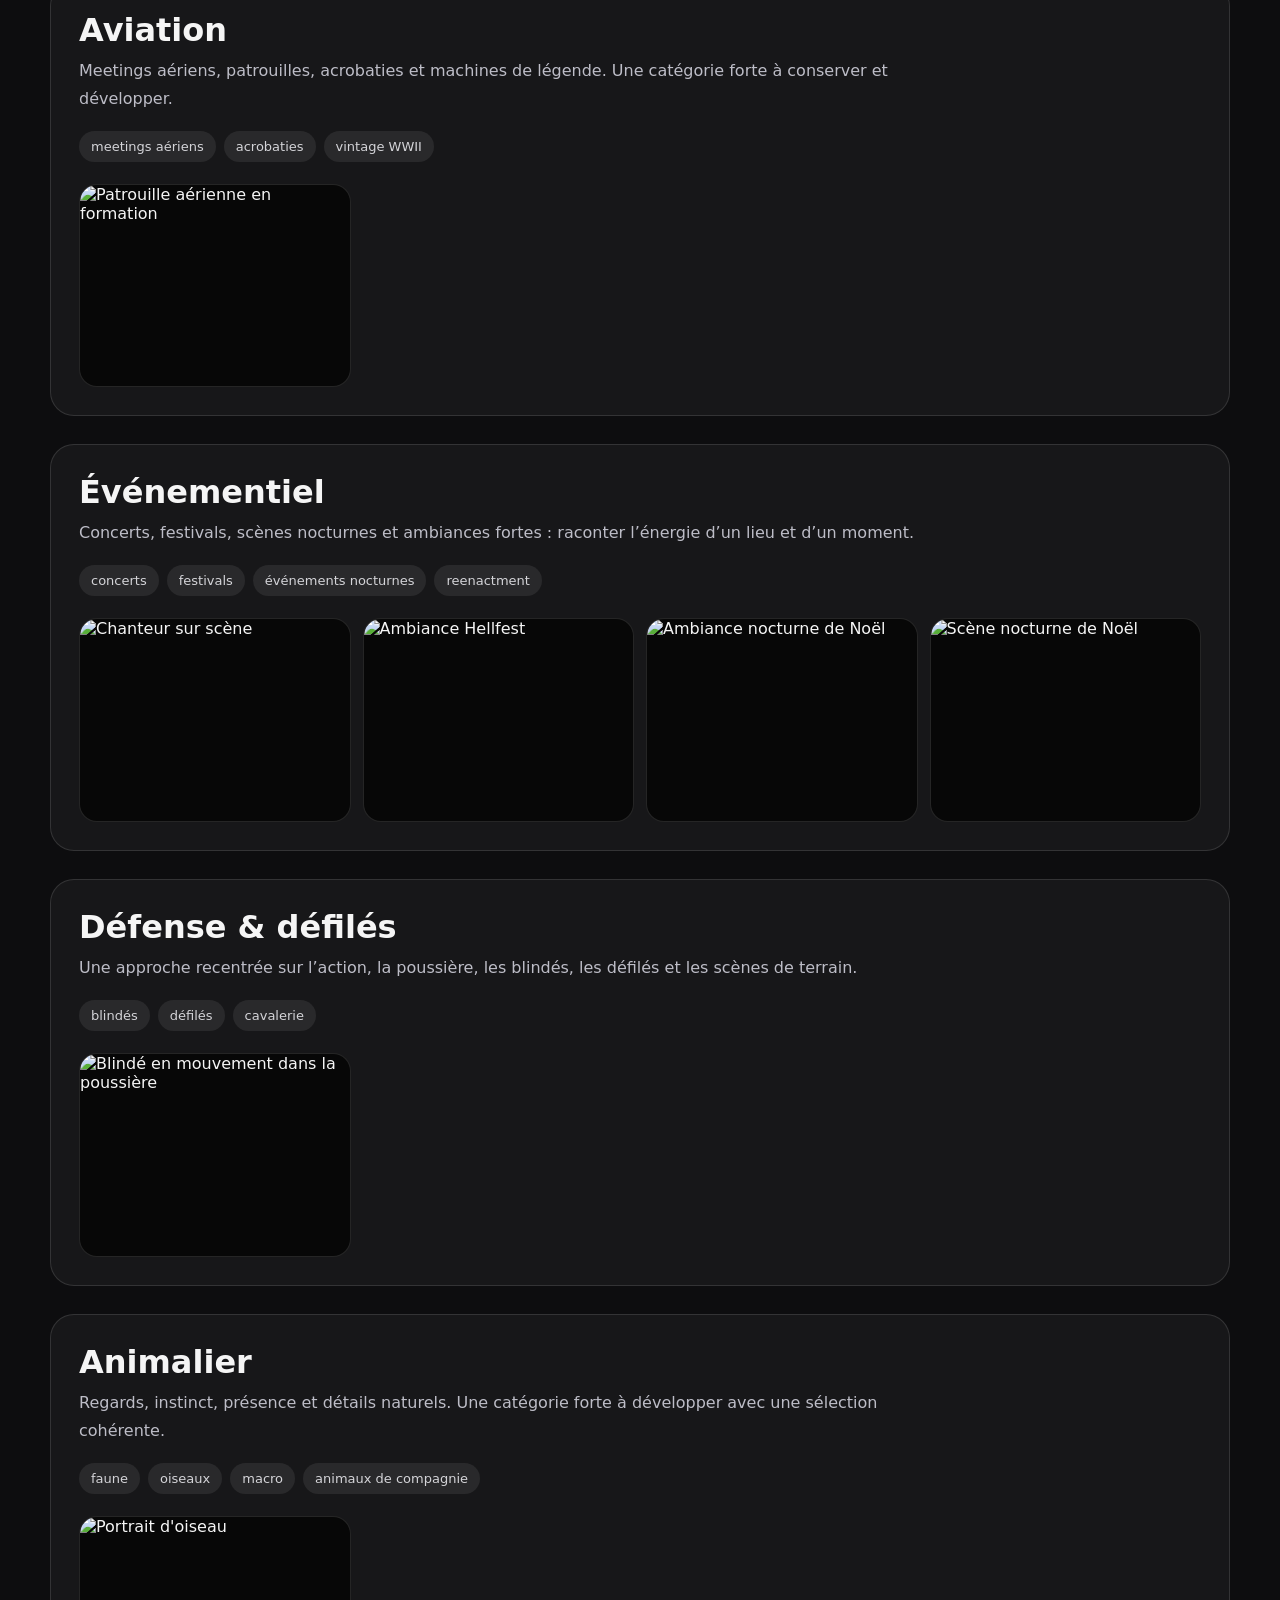
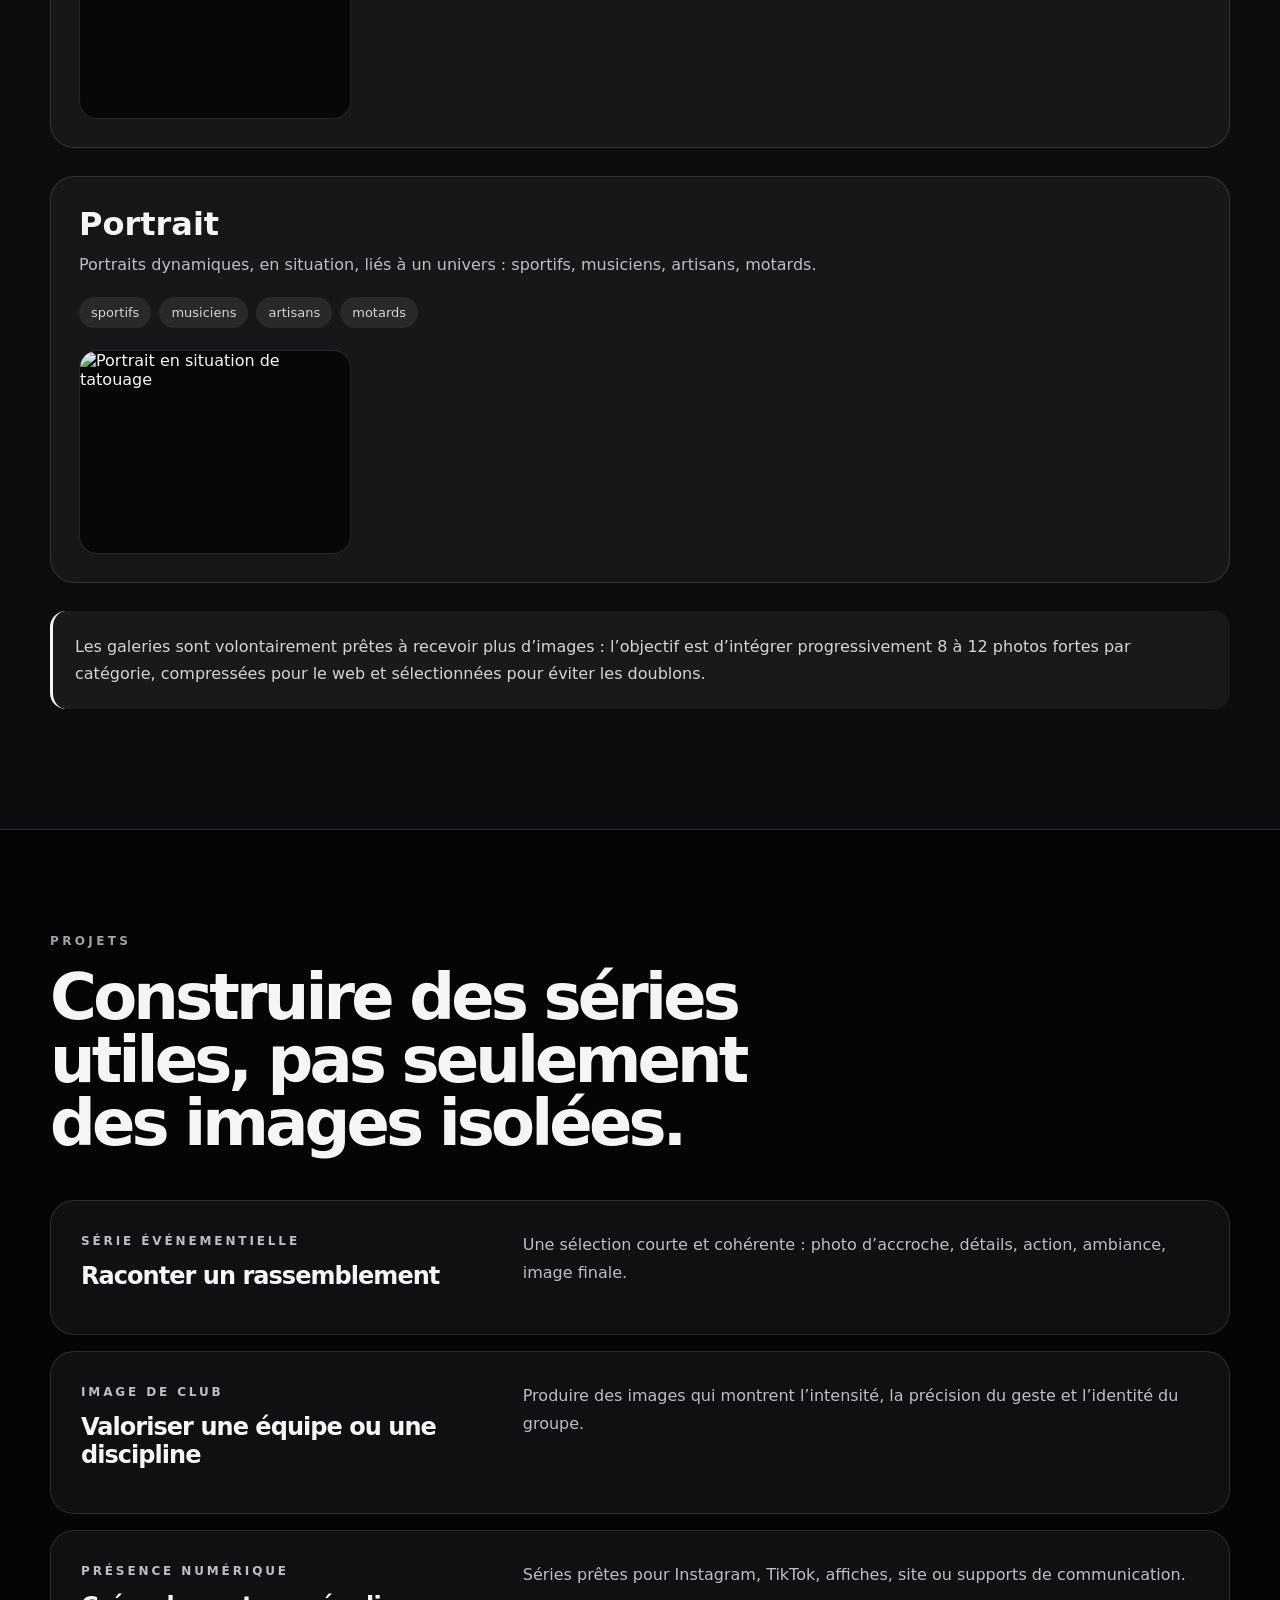
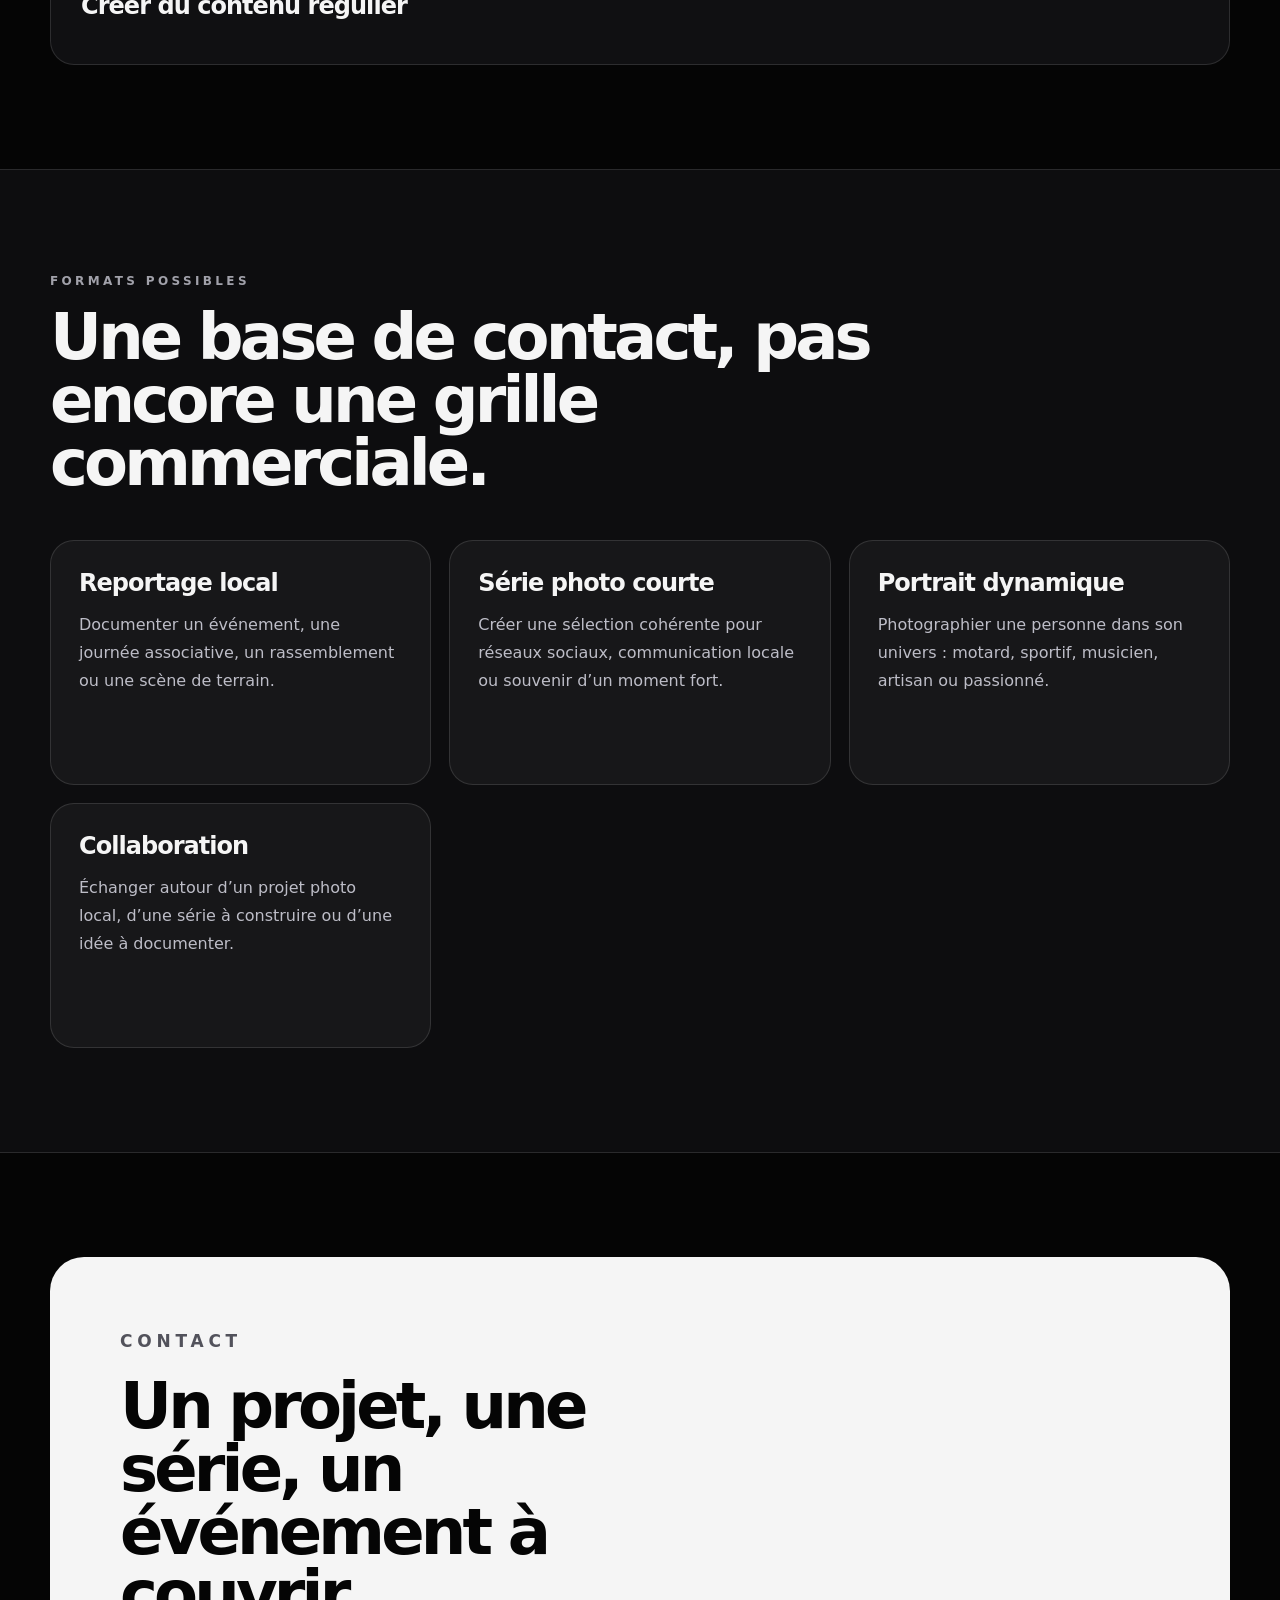
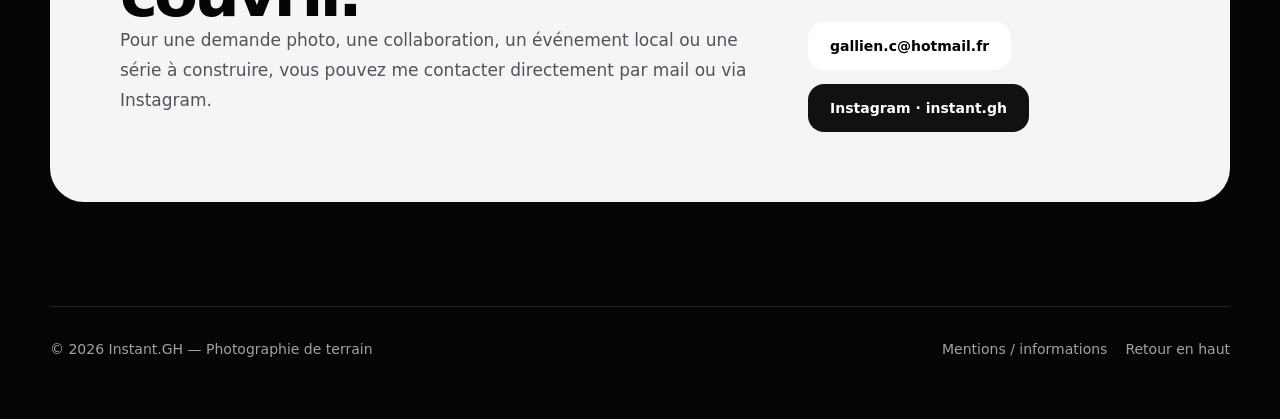
==== commit e805ee36: "Upgrade content structure and positioning" ====
--- a/index.html
+++ b/index.html
@@ -3,184 +3,114 @@
   <head>
     <meta charset="UTF-8" />
     <meta name="viewport" content="width=device-width, initial-scale=1.0" />
-    <meta name="description" content="Instant.GH - Site photo, projets, prestations et contact dans l'Ouest de la France." />
-    <title>Instant.GH — Photographie de terrain</title>
+    <meta name="description" content="Instant.GH - Photographie de terrain entre Cholet, Clisson et Nantes : moto, hockey, aviation, animalier, concerts, défense, portraits et événements locaux." />
+    <title>Instant.GH — Photographie de terrain en Pays de la Loire</title>
+    <link rel="canonical" href="https://instant-gh.fr/" />
     <link rel="stylesheet" href="styles.css" />
+    <link rel="stylesheet" href="photo-fixes.css" />
+    <link rel="stylesheet" href="site-upgrades.css" />
   </head>
   <body>
     <header class="site-header" id="accueil">
       <nav class="nav">
         <a class="brand" href="#accueil">
           <span class="brand-mark">GH</span>
-          <span>
-            <strong>Instant.GH</strong>
-            <small>Photographie de terrain</small>
-          </span>
+          <span><strong>Instant.GH</strong><small>Photographie de terrain</small></span>
         </a>
         <button class="menu-button" type="button" aria-expanded="false" aria-controls="main-menu">Menu</button>
         <div class="nav-links" id="main-menu">
           <a href="#demarche">Démarche</a>
+          <a href="#apropos">À propos</a>
           <a href="#univers">Univers</a>
-          <a href="#galerie">Galerie</a>
+          <a href="#series">Séries</a>
           <a href="#projets">Projets</a>
-          <a href="#prestations">Prestations</a>
           <a href="#contact">Contact</a>
         </div>
       </nav>
 
       <section class="hero">
         <div class="hero-copy reveal">
-          <p class="eyebrow">Ouest de la France · Pays de la Loire · Bretagne</p>
+          <p class="eyebrow">Cholet · Clisson · Nantes · Pays de la Loire</p>
           <h1>Lumière. Mouvement. Instant.</h1>
-          <p class="hero-text">
-            Site de présentation Instant.GH : une photographie sobre, immersive et directe,
-            pensée pour les sujets en mouvement, les événements, les clubs, les passionnés et les projets de terrain.
-          </p>
-          <div class="hero-actions">
-            <a class="button primary" href="#contact">Me contacter</a>
-            <a class="button ghost" href="#galerie">Voir les images</a>
-          </div>
+          <p class="hero-text">Instant.GH est une démarche photographique de terrain en cours de structuration : moto, sport, aviation, animalier, concerts, défense, portraits et événements locaux. Une image sobre, directe, immersive.</p>
+          <div class="hero-actions"><a class="button primary" href="#contact">Me contacter</a><a class="button ghost" href="#series">Voir les séries</a></div>
         </div>
         <div class="hero-card reveal photo-card-main">
-          <img src="photos/Moto-01.jpg" alt="Photo moto Instant.GH" class="photo-fill" />
-          <div class="photo-overlay">
-            <span>Photo d’accroche</span>
-            <strong>Puissance · Mouvement · Terrain</strong>
-          </div>
+          <img src="Moto-01.jpg" alt="Moto en mouvement photographiée par Instant.GH" class="photo-fill" />
+          <div class="photo-overlay"><span>Photo d’accroche</span><strong>Puissance · Mouvement · Terrain</strong></div>
         </div>
       </section>
     </header>
 
     <main>
       <section class="section intro" id="demarche">
-        <div class="section-heading reveal">
-          <p class="eyebrow">Démarche</p>
-          <h2>Une image de terrain, puissante et maîtrisée.</h2>
-        </div>
+        <div class="section-heading reveal"><p class="eyebrow">Démarche</p><h2>Une image de terrain, puissante et maîtrisée.</h2></div>
         <div class="intro-grid">
-          <article class="text-block reveal">
-            <h3>Ce que je cherche</h3>
-            <p>Capturer l’instant où le sujet devient lisible : une vitesse, un regard, une lumière, une tension, une présence.</p>
-          </article>
-          <article class="text-block reveal">
-            <h3>Pour qui</h3>
-            <p>Motards, clubs sportifs, associations, groupes de musique, organisateurs d’événements, propriétaires d’animaux, passionnés d’aviation, structures patrimoniales ou locales.</p>
-          </article>
-          <article class="text-block reveal">
-            <h3>Territoire</h3>
-            <p>Basé entre Clisson et Cholet. Déplacements possibles en Vendée, Nantes, Pays de la Loire et Bretagne selon le sujet, le format et le projet.</p>
-          </article>
+          <article class="text-block reveal"><h3>L’instant lisible</h3><p>Je cherche le moment où le sujet devient évident : une vitesse, un regard, une lumière, une tension, une présence.</p></article>
+          <article class="text-block reveal"><h3>Des sujets incarnés</h3><p>Motards, clubs sportifs, associations, groupes de musique, propriétaires d’animaux, passionnés d’aviation ou événements locaux.</p></article>
+          <article class="text-block reveal"><h3>Territoire</h3><p>Basé entre Clisson et Cholet. Déplacements possibles en Vendée, Nantes, Pays de la Loire et Bretagne selon le projet.</p></article>
         </div>
       </section>
 
-      <section class="section dark" id="univers">
-        <div class="section-heading reveal">
-          <p class="eyebrow">Univers photo</p>
-          <h2>Des sujets dynamiques, visuels et incarnés.</h2>
-        </div>
-        <div class="cards-grid">
-          <article class="universe-card reveal photo-universe">
-            <img src="photos/Moto-01.jpg" alt="Photo moto Instant.GH" />
-            <div><span>01</span><h3>Moto</h3><p>Puissance mécanique, mouvement, route et présence.</p></div>
-          </article>
-          <article class="universe-card reveal photo-universe">
-            <img src="photos/Hockey-01.jpg" alt="Photo hockey Instant.GH" />
-            <div><span>02</span><h3>Hockey</h3><p>Vitesse sur glace, collectif, tension de match.</p></div>
-          </article>
-          <article class="universe-card reveal photo-universe">
-            <img src="photos/Avion-01.jpg" alt="Photo aviation Instant.GH" />
-            <div><span>03</span><h3>Aviation</h3><p>Machines, précision, puissance aérienne.</p></div>
-          </article>
-          <article class="universe-card reveal photo-universe">
-            <img src="photos/Animalier-01.jpg" alt="Photo animalier Instant.GH" />
-            <div><span>04</span><h3>Animalier</h3><p>Regards, instinct, présence et émotion.</p></div>
-          </article>
-          <article class="universe-card reveal photo-universe">
-            <img src="photos/Militaire-01.jpg" alt="Photo militaire Instant.GH" />
-            <div><span>05</span><h3>Militaire</h3><p>Blindés, action, poussière et tension de terrain.</p></div>
-          </article>
-          <article class="universe-card reveal photo-universe">
-            <img src="photos/Concert-01.jpg" alt="Photo concert Instant.GH" />
-            <div><span>06</span><h3>Concerts</h3><p>Lumière scène, énergie live, intensité musicale.</p></div>
-          </article>
+      <section class="section dark" id="apropos">
+        <div class="section-heading reveal"><p class="eyebrow">À propos</p><h2>Gallien, derrière Instant.GH.</h2></div>
+        <div class="about-grid">
+          <article class="about-card reveal"><strong>Photographie de terrain</strong><p>Instant.GH est né d’une envie simple : transformer des scènes vécues sur le terrain en images fortes, sobres et lisibles. Moto, hockey, meetings aériens, concerts, animalier ou événements historiques : je privilégie les sujets où le mouvement, la lumière et l’émotion existent déjà.</p></article>
+          <article class="status-card reveal"><h3>Démarche en construction</h3><p>Le projet est actuellement en phase de structuration. Je prépare mes séries, mon site, mes contenus et mes premiers contacts locaux avec une logique progressive : qualité, cohérence et crédibilité avant volume.</p><p>Pour une collaboration, une série photo ou un événement à documenter, le contact reste simple et direct.</p></article>
         </div>
       </section>
 
-      <section class="section" id="galerie">
-        <div class="section-heading reveal">
-          <p class="eyebrow">Première galerie</p>
-          <h2>Quelques images pour installer l’univers.</h2>
-        </div>
-        <div class="gallery-grid reveal">
-          <img src="photos/Moto-01.jpg" alt="Moto - Instant.GH" />
-          <img src="photos/Hockey-01.jpg" alt="Hockey - Instant.GH" />
-          <img src="photos/Avion-01.jpg" alt="Aviation - Instant.GH" />
-          <img src="photos/Animalier-01.jpg" alt="Animalier - Instant.GH" />
-          <img src="photos/Militaire-01.jpg" alt="Militaire - Instant.GH" />
-          <img src="photos/Concert-01.jpg" alt="Concert - Instant.GH" />
-          <img src="photos/Divers-01.jpg" alt="Ambiance - Instant.GH" />
-          <img src="photos/Hellfest-01.jpg" alt="Hellfest - Instant.GH" />
-          <img src="photos/Noel-01.jpg" alt="Noël - Instant.GH" />
-          <img src="photos/Noel-02.jpg" alt="Noël - Instant.GH" />
-          <img src="photos/Portrait-01.jpg" alt="Portrait - Instant.GH" />
-          <img src="photos/Voiture-01.jpg" alt="Voiture - Instant.GH" />
+      <section class="section" id="univers">
+        <div class="section-heading reveal"><p class="eyebrow">Univers photo</p><h2>Sept catégories pour une lecture plus claire.</h2></div>
+        <div class="cards-grid">
+          <article class="universe-card reveal photo-universe"><img src="Moto-01.jpg" alt="Photographie moto Instant.GH" /><div><span>01</span><h3>Moto & mécanique</h3><p>Portraits pilotes, action circuit, détails mécaniques, muscle cars.</p></div></article>
+          <article class="universe-card reveal photo-universe"><img src="Hockey-01.jpg" alt="Photographie hockey Instant.GH" /><div><span>02</span><h3>Sport & collectifs</h3><p>Hockey, action glace, portraits joueurs et coulisses.</p></div></article>
+          <article class="universe-card reveal photo-universe"><img src="Avion-01.jpg" alt="Photographie aviation Instant.GH" /><div><span>03</span><h3>Aviation</h3><p>Meetings aériens, acrobaties, appareils de légende.</p></div></article>
+          <article class="universe-card reveal photo-universe"><img src="Concert-01.jpg" alt="Photographie concert Instant.GH" /><div><span>04</span><h3>Événementiel</h3><p>Concerts, festivals, événements nocturnes, reconstitution.</p></div></article>
+          <article class="universe-card reveal photo-universe"><img src="Militaire-01.jpg" alt="Photographie défense et défilés Instant.GH" /><div><span>05</span><h3>Défense & défilés</h3><p>Blindés, défilés, cavalerie, action et terrain.</p></div></article>
+          <article class="universe-card reveal photo-universe"><img src="Animalier-01.jpg" alt="Photographie animalier Instant.GH" /><div><span>06</span><h3>Animalier</h3><p>Faune, oiseaux, macro, animaux de compagnie.</p></div></article>
         </div>
       </section>
 
+      <section class="section dark" id="series">
+        <div class="section-heading reveal"><p class="eyebrow">Séries</p><h2>Des galeries par thème, prêtes à être enrichies.</h2></div>
+        <div class="category-list">
+          <article class="category-block reveal"><h3>Moto & mécanique</h3><p>Une série centrée sur la puissance mécanique, les silhouettes, les détails et les sujets en mouvement.</p><div class="category-meta"><span>portraits pilotes</span><span>action circuit</span><span>détails mécanique</span><span>muscle cars</span></div><div class="category-gallery featured"><img src="Moto-01.jpg" alt="Moto et pilote en mouvement" /><img src="Voiture-01.jpg" alt="Détail intérieur automobile" /></div></article>
+          <article class="category-block reveal"><h3>Sport & collectifs</h3><p>Le sport comme sujet de tension collective : action, groupe, regard de match, coulisses.</p><div class="category-meta"><span>hockey</span><span>action glace</span><span>portraits joueurs</span><span>coulisses</span></div><div class="category-gallery"><img src="Hockey-01.jpg" alt="Équipe de hockey sur glace" /></div></article>
+          <article class="category-block reveal"><h3>Aviation</h3><p>Meetings aériens, patrouilles, acrobaties et machines de légende. Une catégorie forte à conserver et développer.</p><div class="category-meta"><span>meetings aériens</span><span>acrobaties</span><span>vintage WWII</span></div><div class="category-gallery"><img src="Avion-01.jpg" alt="Patrouille aérienne en formation" /></div></article>
+          <article class="category-block reveal"><h3>Événementiel</h3><p>Concerts, festivals, scènes nocturnes et ambiances fortes : raconter l’énergie d’un lieu et d’un moment.</p><div class="category-meta"><span>concerts</span><span>festivals</span><span>événements nocturnes</span><span>reenactment</span></div><div class="category-gallery"><img src="Concert-01.jpg" alt="Chanteur sur scène" /><img src="Hellfest-01.jpg" alt="Ambiance Hellfest" /><img src="Noel-01.jpg" alt="Ambiance nocturne de Noël" /><img src="Noel-02.jpg" alt="Scène nocturne de Noël" /></div></article>
+          <article class="category-block reveal"><h3>Défense & défilés</h3><p>Une approche recentrée sur l’action, la poussière, les blindés, les défilés et les scènes de terrain.</p><div class="category-meta"><span>blindés</span><span>défilés</span><span>cavalerie</span></div><div class="category-gallery"><img src="Militaire-01.jpg" alt="Blindé en mouvement dans la poussière" /></div></article>
+          <article class="category-block reveal"><h3>Animalier</h3><p>Regards, instinct, présence et détails naturels. Une catégorie forte à développer avec une sélection cohérente.</p><div class="category-meta"><span>faune</span><span>oiseaux</span><span>macro</span><span>animaux de compagnie</span></div><div class="category-gallery"><img src="Animalier-01.jpg" alt="Portrait d'oiseau" /></div></article>
+          <article class="category-block reveal"><h3>Portrait</h3><p>Portraits dynamiques, en situation, liés à un univers : sportifs, musiciens, artisans, motards.</p><div class="category-meta"><span>sportifs</span><span>musiciens</span><span>artisans</span><span>motards</span></div><div class="category-gallery"><img src="Portrait-01.jpg" alt="Portrait en situation de tatouage" /></div></article>
+        </div>
+        <p class="workflow-note">Les galeries sont volontairement prêtes à recevoir plus d’images : l’objectif est d’intégrer progressivement 8 à 12 photos fortes par catégorie, compressées pour le web et sélectionnées pour éviter les doublons.</p>
+      </section>
+
       <section class="section" id="projets">
-        <div class="section-heading reveal">
-          <p class="eyebrow">Projets</p>
-          <h2>Construire des séries utiles, pas seulement des images isolées.</h2>
-        </div>
+        <div class="section-heading reveal"><p class="eyebrow">Projets</p><h2>Construire des séries utiles, pas seulement des images isolées.</h2></div>
         <div class="project-list">
-          <article class="project reveal">
-            <div><p class="project-tag">Série événementielle</p><h3>Raconter un rassemblement</h3></div>
-            <p>Une sélection courte et cohérente : photo d’accroche, détails, action, ambiance, image finale. Format adapté aux réseaux sociaux, à une association ou à une communication locale.</p>
-          </article>
-          <article class="project reveal">
-            <div><p class="project-tag">Image de club</p><h3>Valoriser une équipe ou une discipline</h3></div>
-            <p>Hockey, sport mécanique, événements locaux : produire des images qui montrent l’intensité, la précision du geste et l’identité du groupe.</p>
-          </article>
-          <article class="project reveal">
-            <div><p class="project-tag">Présence numérique</p><h3>Créer du contenu régulier</h3></div>
-            <p>Séries prêtes pour Instagram, TikTok, affiches, site ou supports de communication. Une approche visuelle sobre, sans ton artificiel ni marketing forcé.</p>
-          </article>
+          <article class="project reveal"><div><p class="project-tag">Série événementielle</p><h3>Raconter un rassemblement</h3></div><p>Une sélection courte et cohérente : photo d’accroche, détails, action, ambiance, image finale.</p></article>
+          <article class="project reveal"><div><p class="project-tag">Image de club</p><h3>Valoriser une équipe ou une discipline</h3></div><p>Produire des images qui montrent l’intensité, la précision du geste et l’identité du groupe.</p></article>
+          <article class="project reveal"><div><p class="project-tag">Présence numérique</p><h3>Créer du contenu régulier</h3></div><p>Séries prêtes pour Instagram, TikTok, affiches, site ou supports de communication.</p></article>
         </div>
       </section>
 
       <section class="section dark" id="prestations">
-        <div class="section-heading reveal">
-          <p class="eyebrow">Prestations</p>
-          <h2>Formats possibles</h2>
-        </div>
+        <div class="section-heading reveal"><p class="eyebrow">Formats possibles</p><h2>Une base de contact, pas encore une grille commerciale.</h2></div>
         <div class="services-grid">
-          <article class="service reveal"><h3>Reportage événementiel</h3><p>Couverture photo d’un événement, rassemblement, match, concert, démonstration ou journée associative.</p></article>
-          <article class="service reveal"><h3>Série photo courte</h3><p>Images sélectionnées et cohérentes pour réseaux sociaux, communication locale ou publication ciblée.</p></article>
-          <article class="service reveal"><h3>Portraits dynamiques</h3><p>Motards, sportifs, musiciens, propriétaires d’animaux ou sujets liés à un univers fort.</p></article>
-          <article class="service reveal"><h3>Banque d’images</h3><p>Utilisation possible de photos existantes selon le sujet, le contexte et le besoin.</p></article>
+          <article class="service reveal"><h3>Reportage local</h3><p>Documenter un événement, une journée associative, un rassemblement ou une scène de terrain.</p></article>
+          <article class="service reveal"><h3>Série photo courte</h3><p>Créer une sélection cohérente pour réseaux sociaux, communication locale ou souvenir d’un moment fort.</p></article>
+          <article class="service reveal"><h3>Portrait dynamique</h3><p>Photographier une personne dans son univers : motard, sportif, musicien, artisan ou passionné.</p></article>
+          <article class="service reveal"><h3>Collaboration</h3><p>Échanger autour d’un projet photo local, d’une série à construire ou d’une idée à documenter.</p></article>
         </div>
       </section>
 
       <section class="contact-section" id="contact">
-        <div class="contact-card reveal">
-          <div>
-            <p class="eyebrow">Contact</p>
-            <h2>Un projet, une série, un événement à couvrir.</h2>
-            <p>Pour une demande photo, une collaboration, un événement local ou une série à construire, vous pouvez me contacter directement par mail ou via Instagram.</p>
-          </div>
-          <div class="contact-actions">
-            <a class="button primary" href="mailto:gallien.c@hotmail.fr">gallien.c@hotmail.fr</a>
-            <a class="button dark-button" href="https://www.instagram.com/instant.gh" target="_blank" rel="noreferrer">Instagram · instant.gh</a>
-          </div>
-        </div>
+        <div class="contact-card reveal"><div><p class="eyebrow">Contact</p><h2>Un projet, une série, un événement à couvrir.</h2><p>Pour une demande photo, une collaboration, un événement local ou une série à construire, vous pouvez me contacter directement par mail ou via Instagram.</p></div><div class="contact-actions"><a class="button primary" href="mailto:gallien.c@hotmail.fr">gallien.c@hotmail.fr</a><a class="button dark-button" href="https://www.instagram.com/instant.gh" target="_blank" rel="noreferrer">Instagram · instant.gh</a></div></div>
       </section>
     </main>
 
-    <footer class="footer">
-      <p>© <span id="year"></span> Instant.GH — Photographie de terrain</p>
-      <a href="#accueil">Retour en haut</a>
-    </footer>
-
+    <footer class="footer"><p>© <span id="year"></span> Instant.GH — Photographie de terrain</p><div class="footer-links"><a href="mentions.html">Mentions / informations</a><a href="#accueil">Retour en haut</a></div></footer>
     <script src="script.js"></script>
   </body>
 </html>
--- a/styles.css
+++ b/styles.css
@@ -193,7 +193,8 @@
 
 .photo-fill,
 .photo-universe img,
-.gallery-grid img {
+.gallery-grid img,
+.mini-gallery img {
   width: 100%;
   height: 100%;
   object-fit: cover;
@@ -225,29 +226,6 @@
 }
 
 .photo-overlay strong {
-  max-width: 420px;
-  font-size: clamp(30px, 4vw, 52px);
-  line-height: 1;
-  letter-spacing: -0.05em;
-}
-
-.photo-placeholder {
-  height: 100%;
-  padding: 34px;
-  display: flex;
-  flex-direction: column;
-  justify-content: flex-end;
-}
-
-.photo-placeholder span {
-  margin-bottom: 18px;
-  color: #a1a1aa;
-  font-size: 12px;
-  text-transform: uppercase;
-  letter-spacing: 0.25em;
-}
-
-.photo-placeholder strong {
   max-width: 420px;
   font-size: clamp(30px, 4vw, 52px);
   line-height: 1;
@@ -304,7 +282,8 @@
 .text-block h3,
 .universe-card h3,
 .service h3,
-.project h3 {
+.project h3,
+.series-block h3 {
   margin-bottom: 14px;
   font-size: 24px;
   letter-spacing: -0.04em;
@@ -380,6 +359,35 @@
 .gallery-grid img {
   aspect-ratio: 4 / 5;
   border-radius: 22px;
+  border: 1px solid var(--line);
+  background: #111;
+}
+
+.series-list {
+  display: grid;
+  gap: 22px;
+}
+
+.series-block {
+  padding: 26px;
+  border: 1px solid var(--line);
+  border-radius: 28px;
+  background: rgba(255,255,255,.04);
+}
+
+.series-block h3 {
+  margin-bottom: 18px;
+}
+
+.mini-gallery {
+  display: grid;
+  grid-template-columns: repeat(4, 1fr);
+  gap: 12px;
+}
+
+.mini-gallery img {
+  aspect-ratio: 16 / 10;
+  border-radius: 18px;
   border: 1px solid var(--line);
   background: #111;
 }
@@ -502,7 +510,8 @@
   .intro-grid,
   .cards-grid,
   .services-grid,
-  .gallery-grid {
+  .gallery-grid,
+  .mini-gallery {
     grid-template-columns: 1fr;
   }
 
--- a/site-upgrades.css
+++ b/site-upgrades.css
@@ -0,0 +1 @@
+.about-grid{display:grid;grid-template-columns:.8fr 1.2fr;gap:18px;align-items:stretch}.about-card,.status-card,.category-block,.notice-card{padding:28px;border:1px solid var(--line);border-radius:24px;background:rgba(255,255,255,.045)}.about-card strong{display:block;font-size:28px;letter-spacing:-.05em;margin-bottom:12px}.status-card{background:#f5f5f5;color:#050505}.status-card p{color:#52525b}.category-list{display:grid;gap:28px}.category-block h3{font-size:32px;margin-bottom:8px}.category-block>p{max-width:860px;color:#bdbdc7;line-height:1.75}.category-meta{display:flex;flex-wrap:wrap;gap:8px;margin:18px 0 22px}.category-meta span{padding:8px 12px;border-radius:999px;background:rgba(255,255,255,.08);color:#d4d4d8;font-size:13px}.category-gallery{display:grid;grid-template-columns:repeat(4,1fr);gap:12px}.category-gallery img{width:100%;height:100%;aspect-ratio:4/3;object-fit:contain;background:#070707;border:1px solid var(--line);border-radius:18px;display:block}.category-gallery.featured img:first-child{grid-column:span 2;grid-row:span 2}.workflow-note{margin-top:28px;padding:22px;border-left:3px solid #f5f5f5;background:rgba(255,255,255,.05);border-radius:16px;color:#d4d4d8;line-height:1.7}.legal-page{width:min(920px,calc(100% - 32px));margin:0 auto;padding:70px 0}.legal-page h1{font-size:clamp(42px,6vw,76px)}.legal-page section{margin-top:36px;padding-top:28px;border-top:1px solid var(--line)}.legal-page p,.legal-page li{color:#d4d4d8;line-height:1.75}.footer-links{display:flex;gap:18px;flex-wrap:wrap}@media(max-width:860px){.about-grid,.category-gallery,.category-gallery.featured img:first-child{display:grid;grid-template-columns:1fr;grid-column:auto;grid-row:auto}.category-block h3{font-size:28px}}
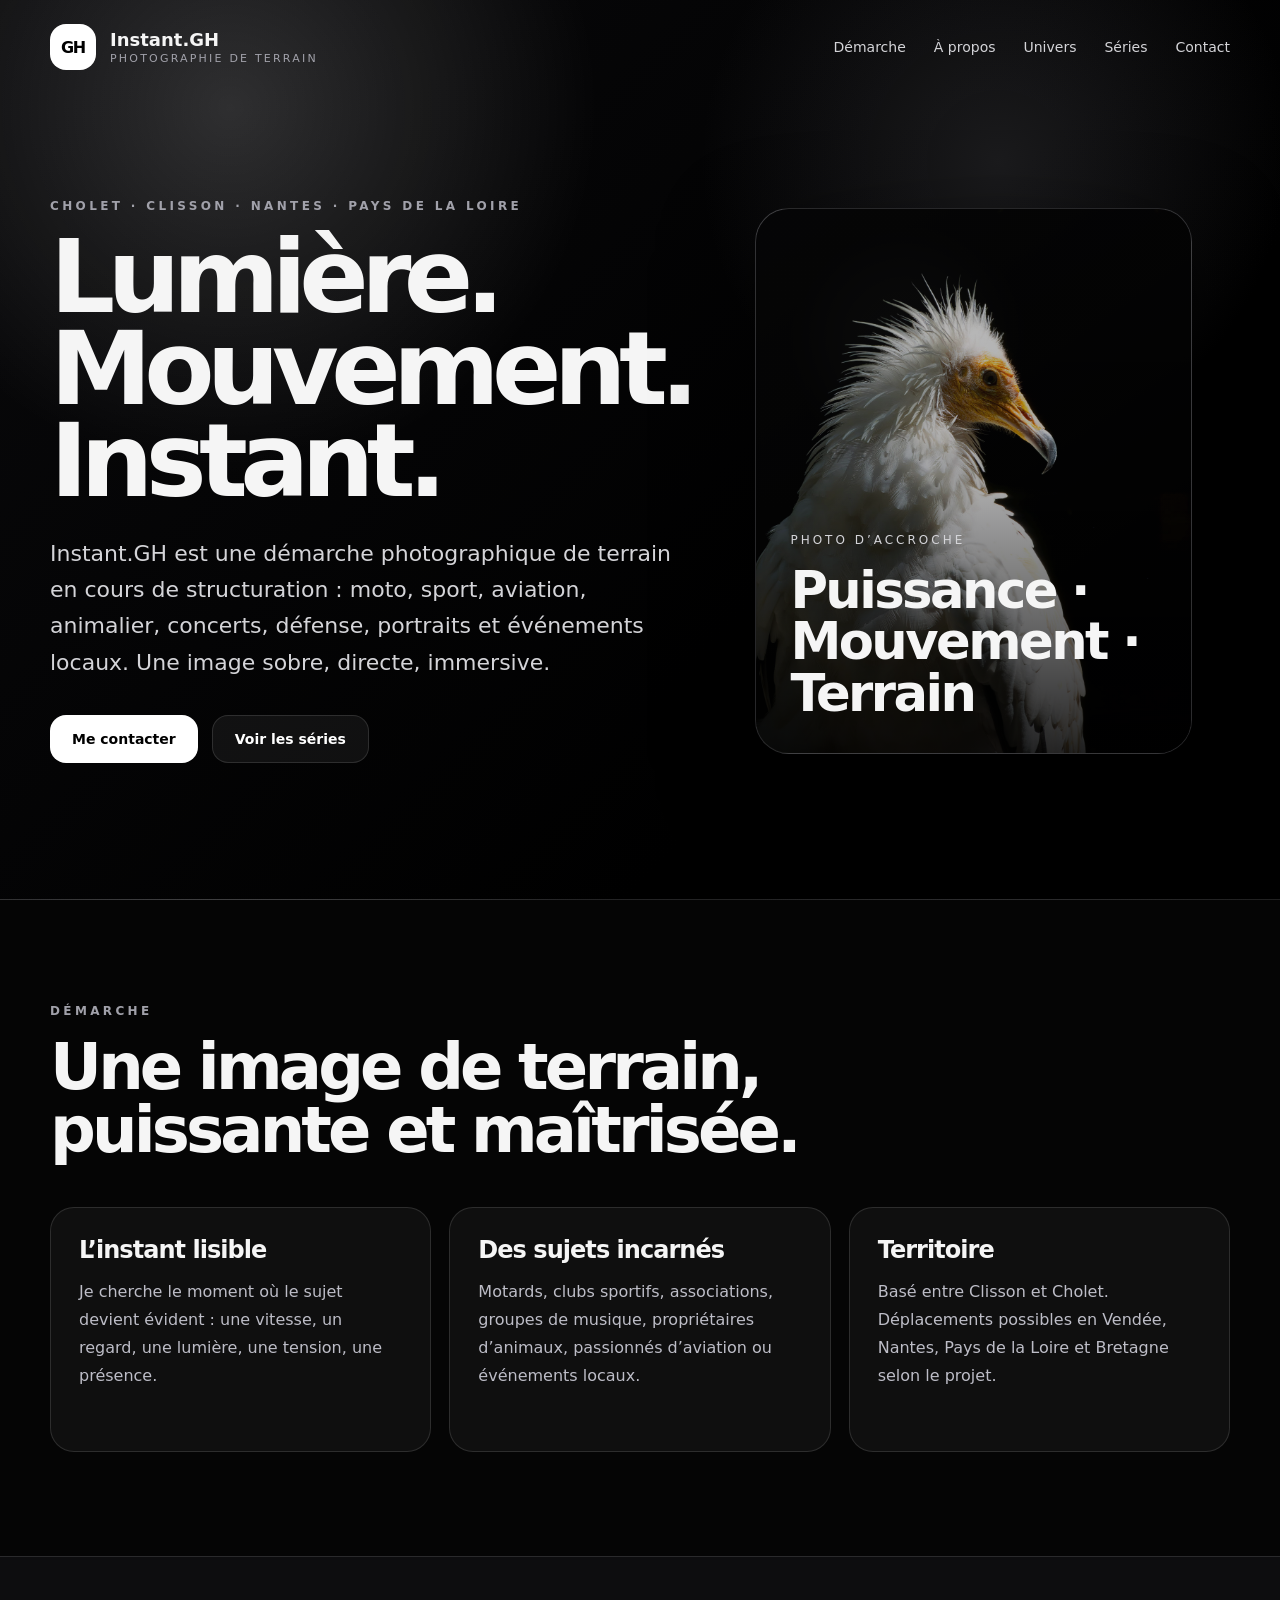
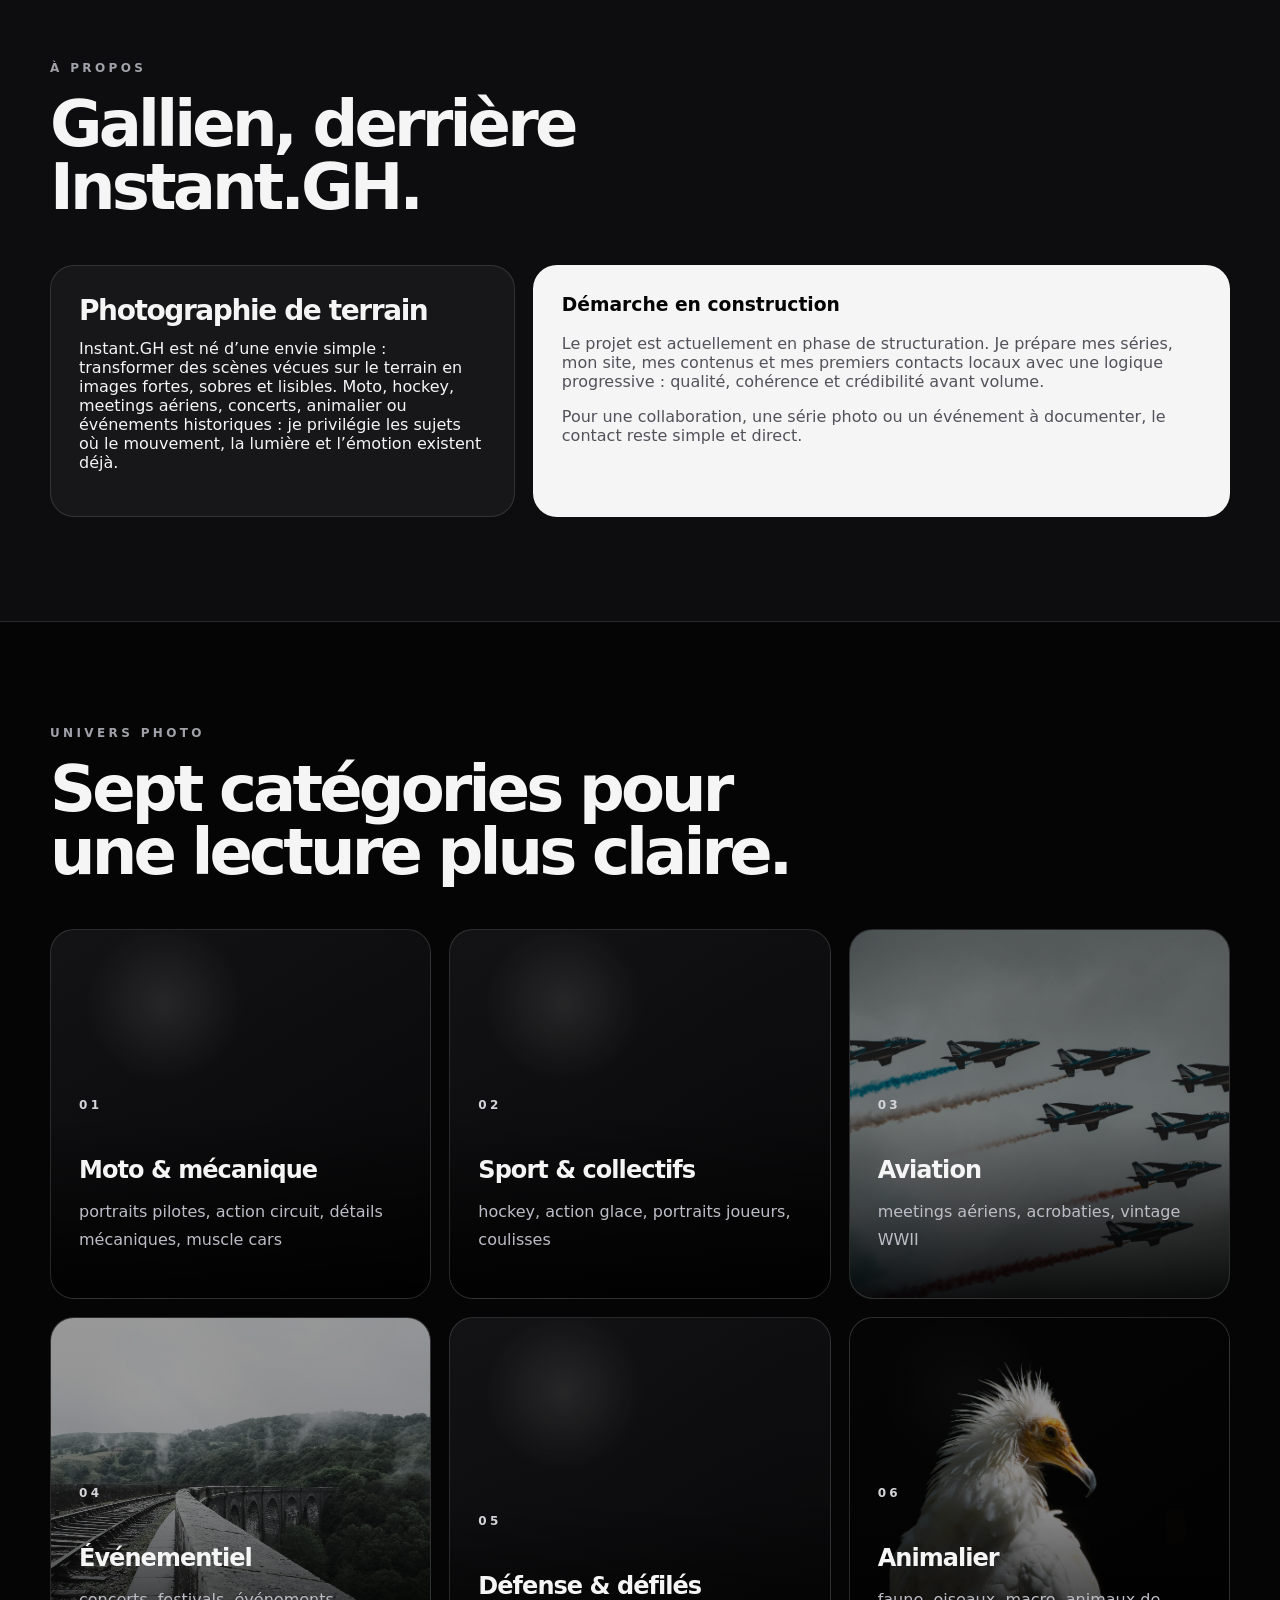
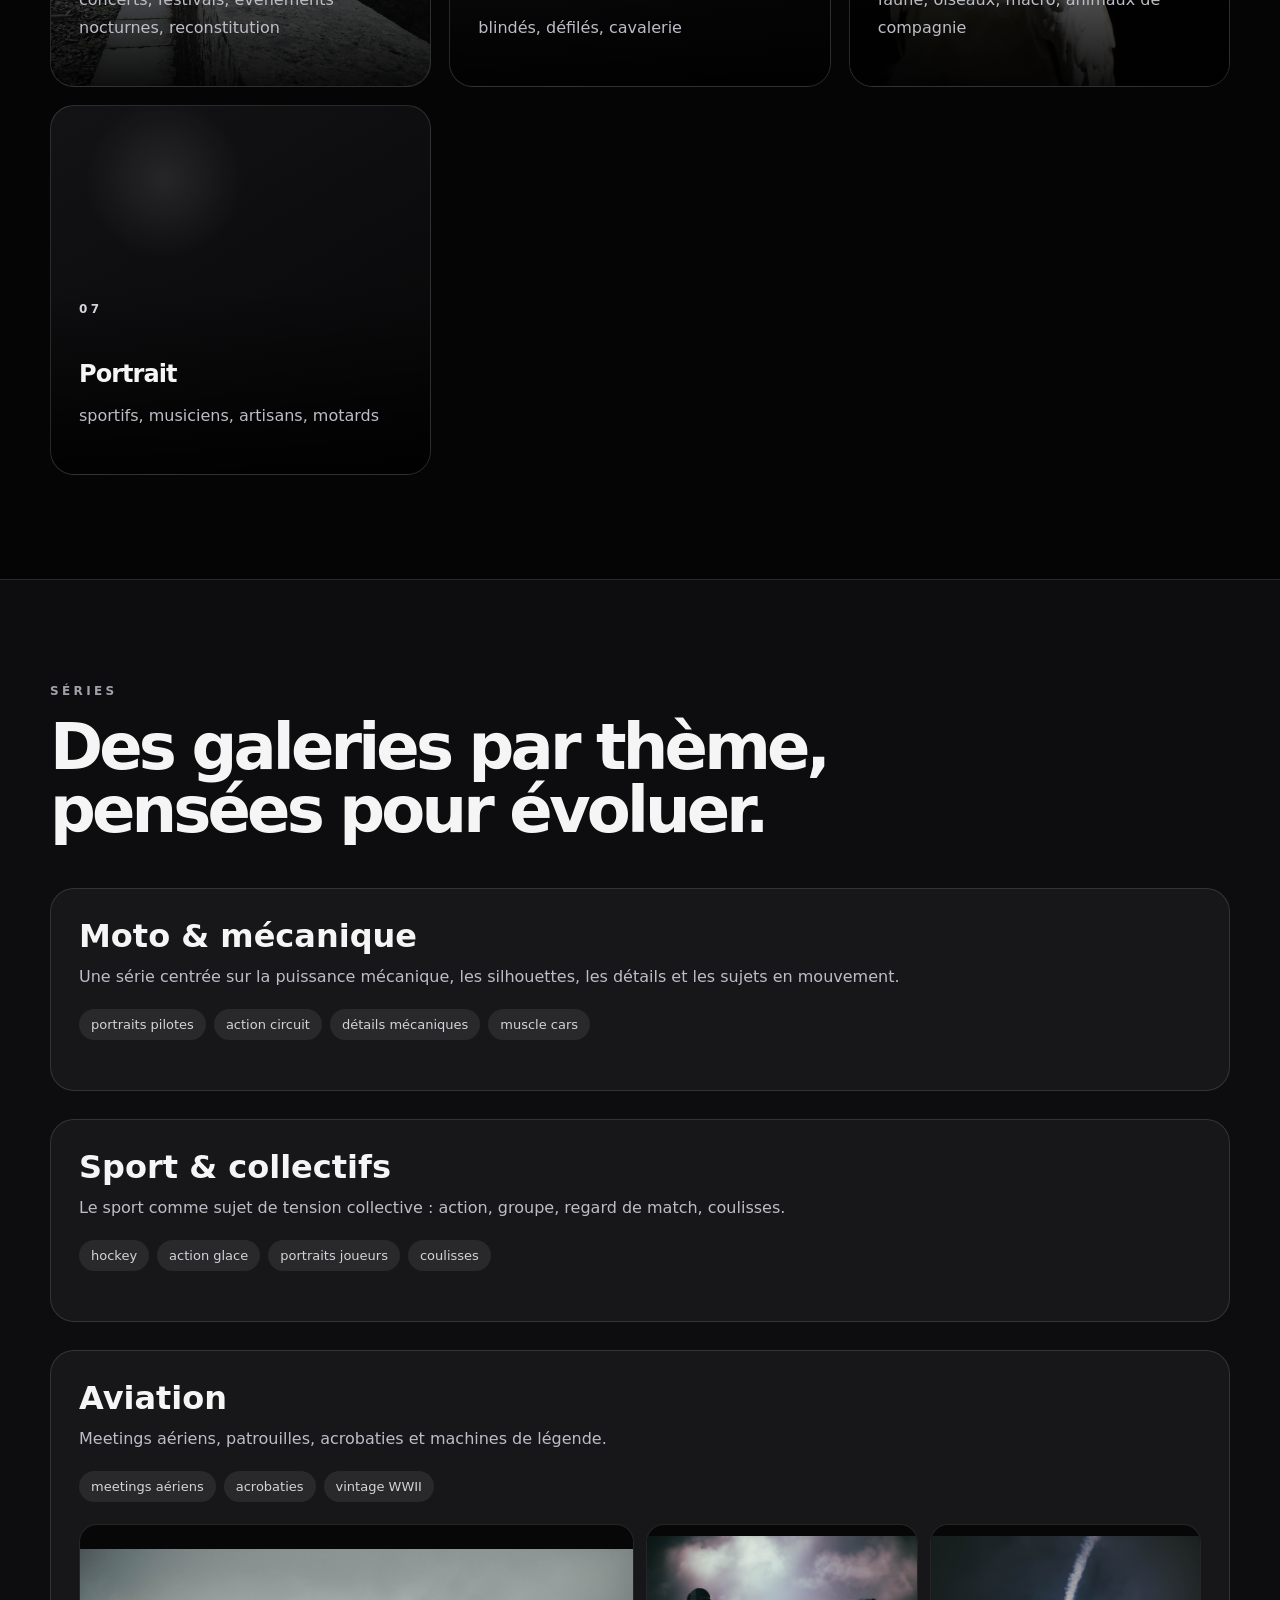
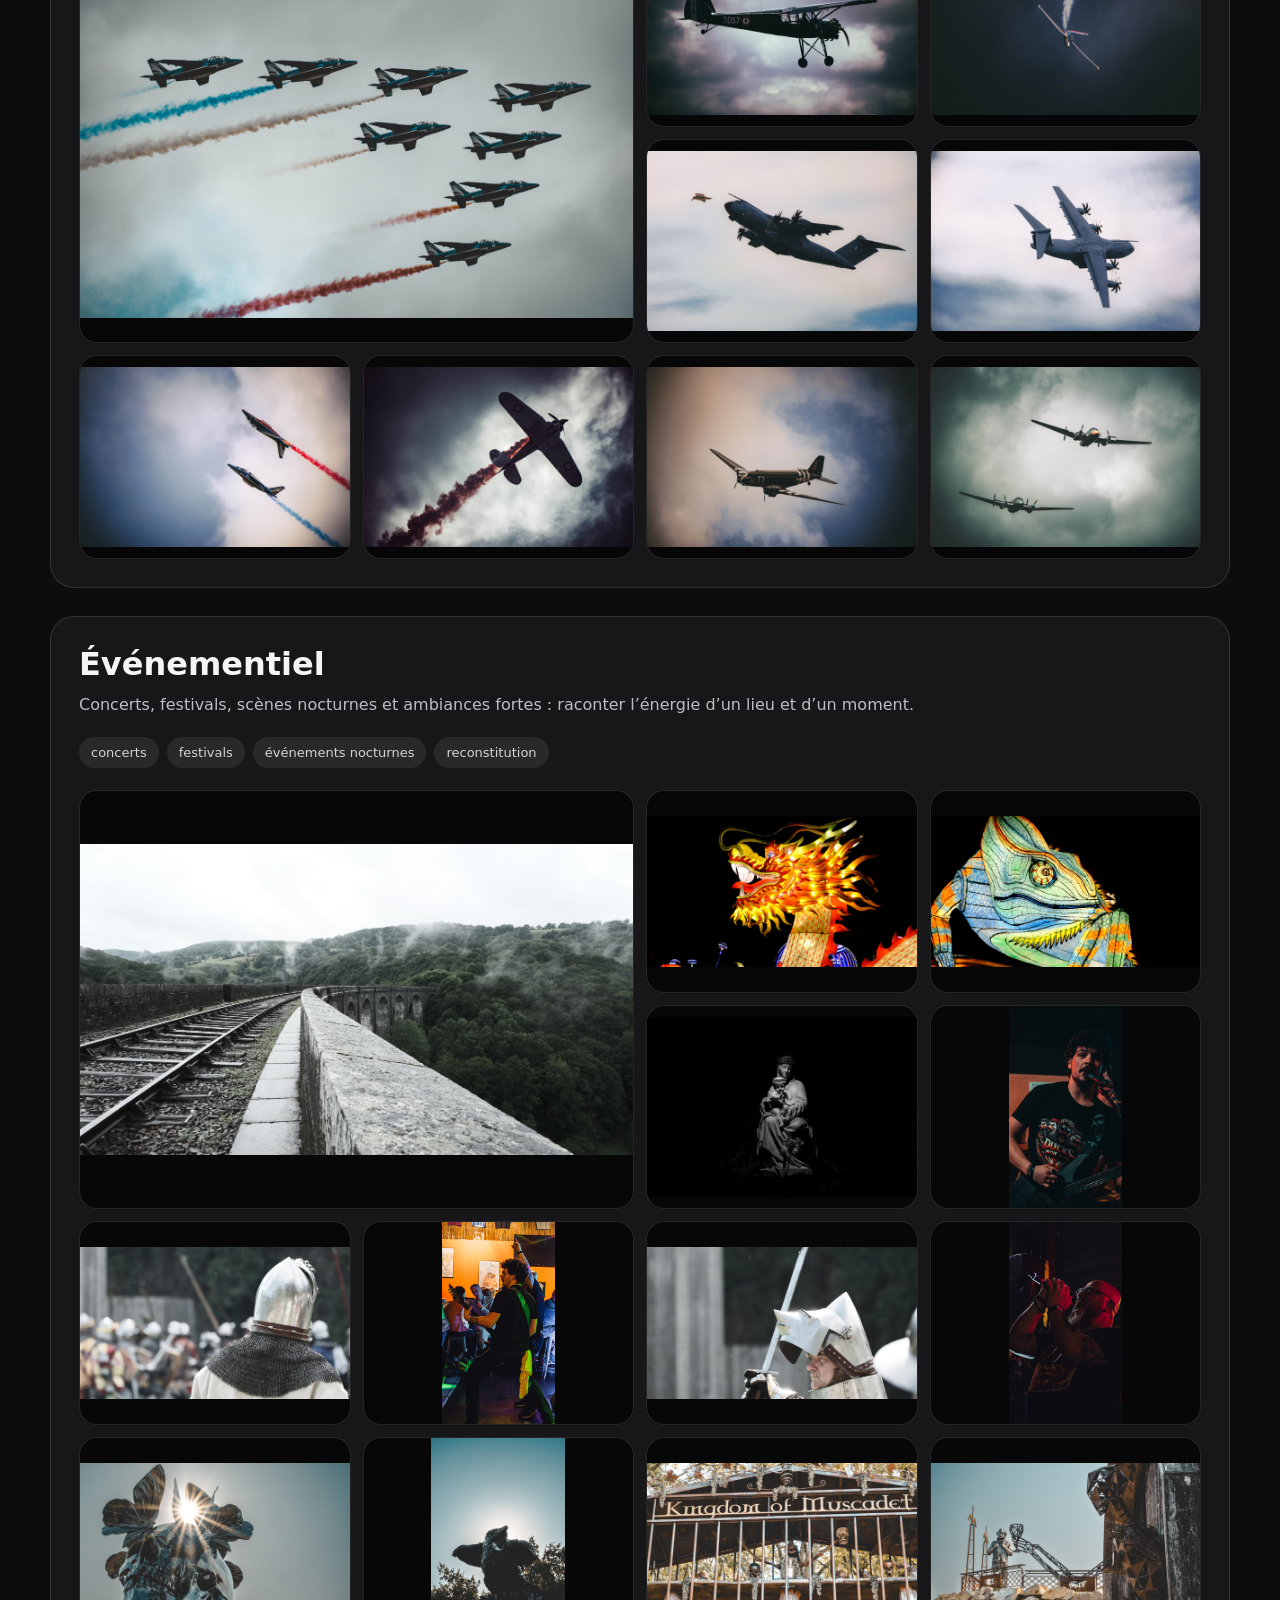
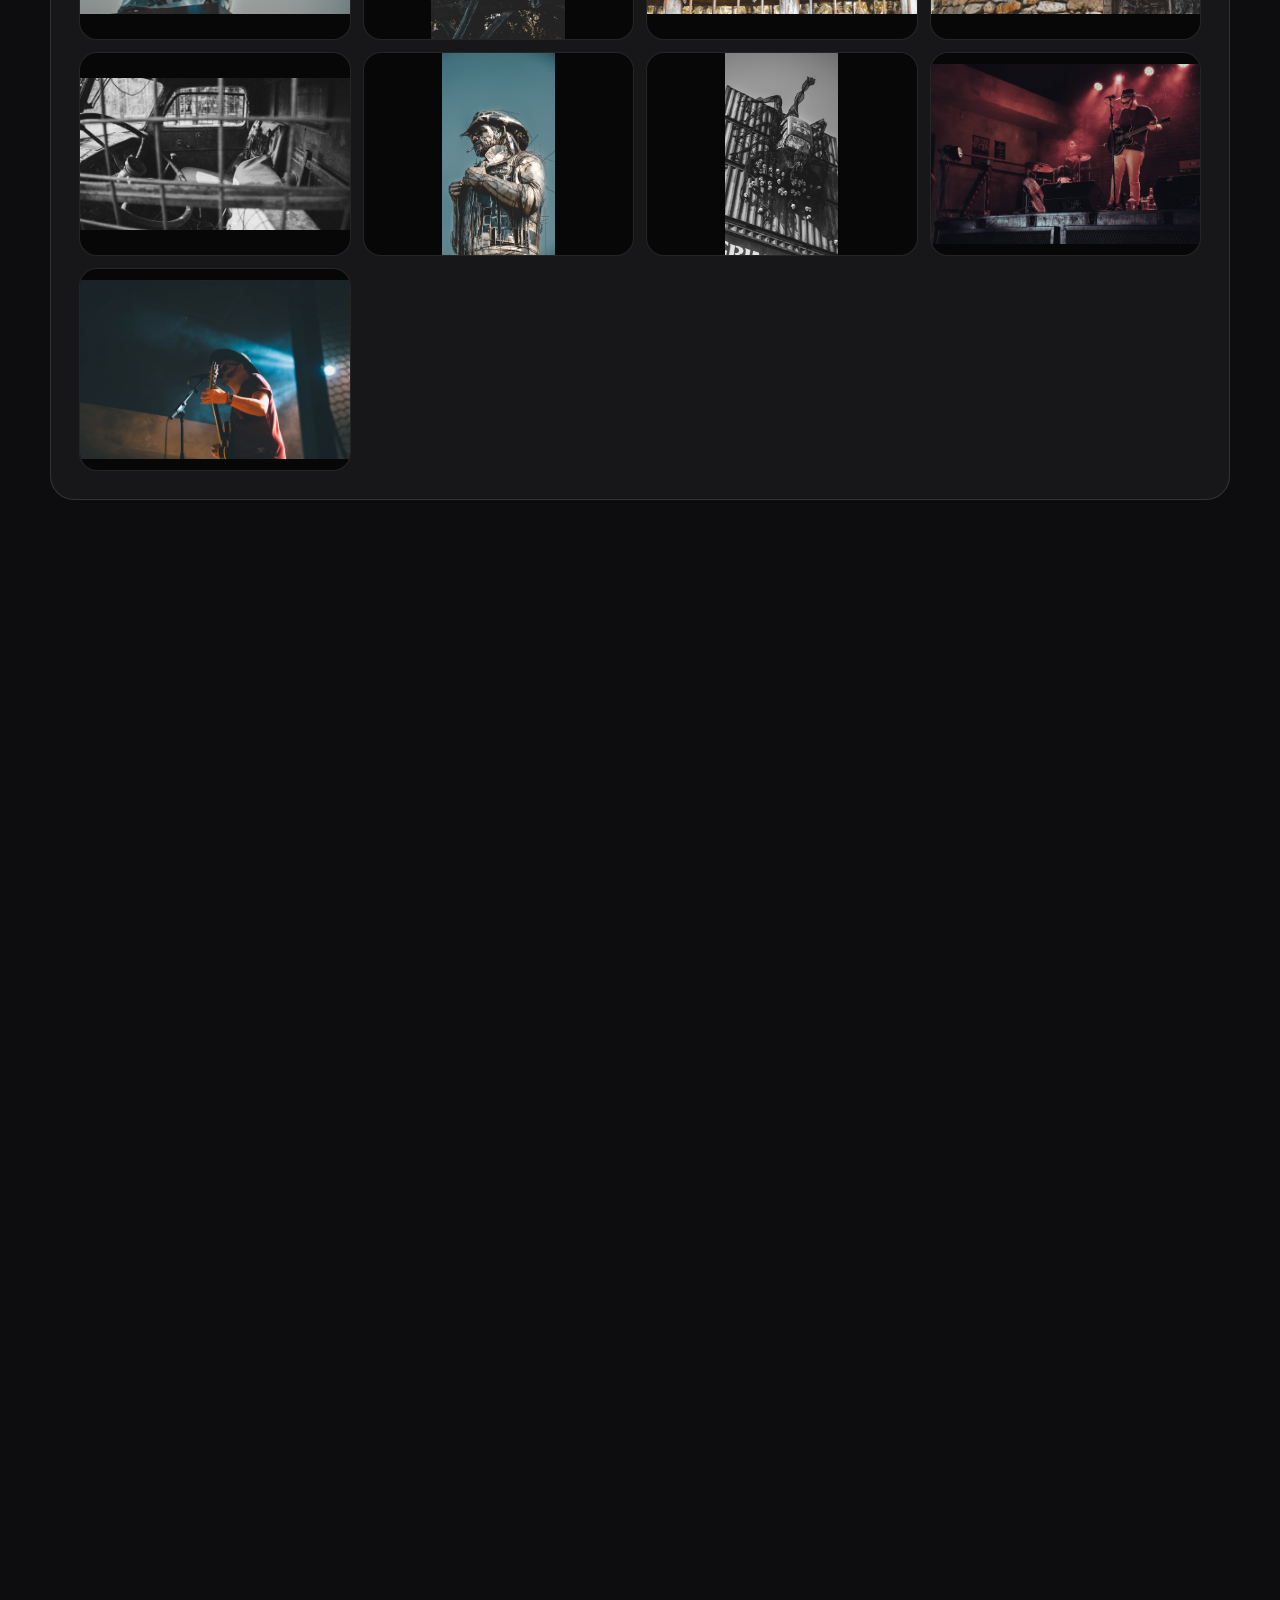
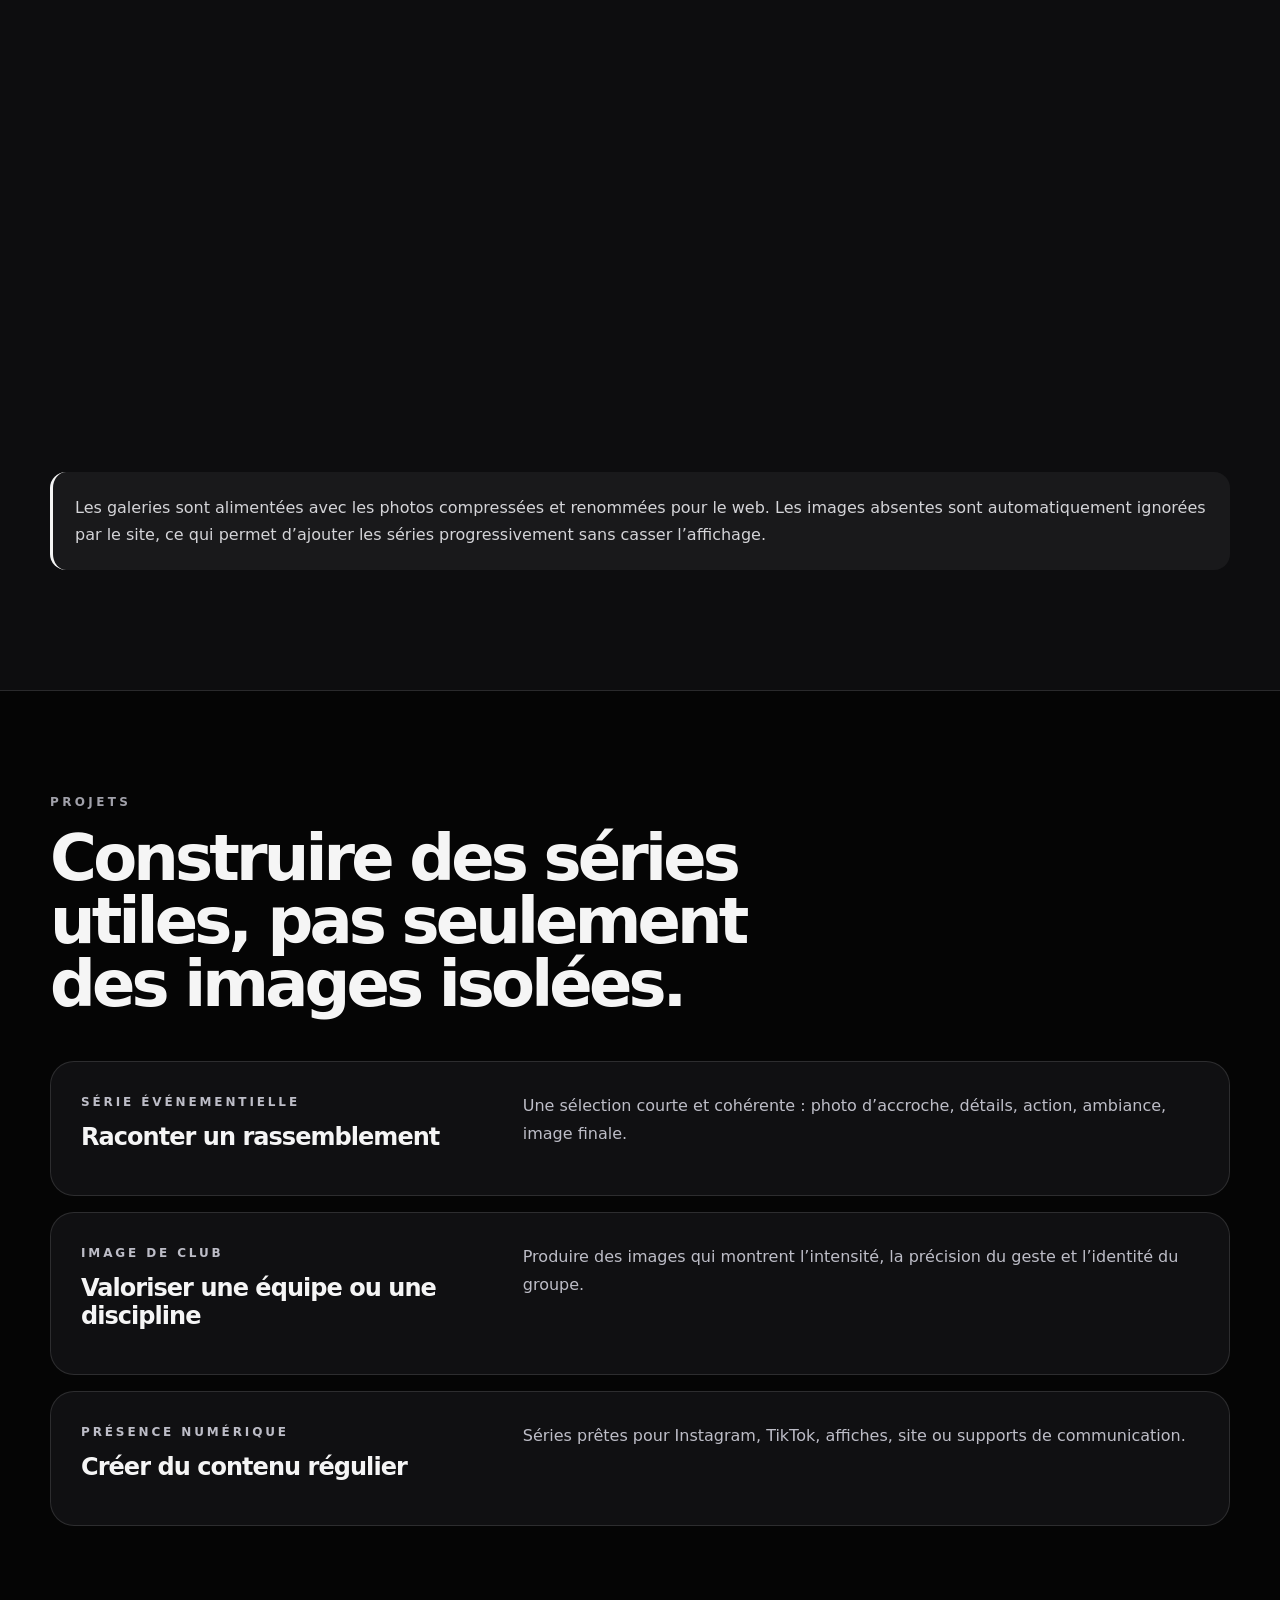
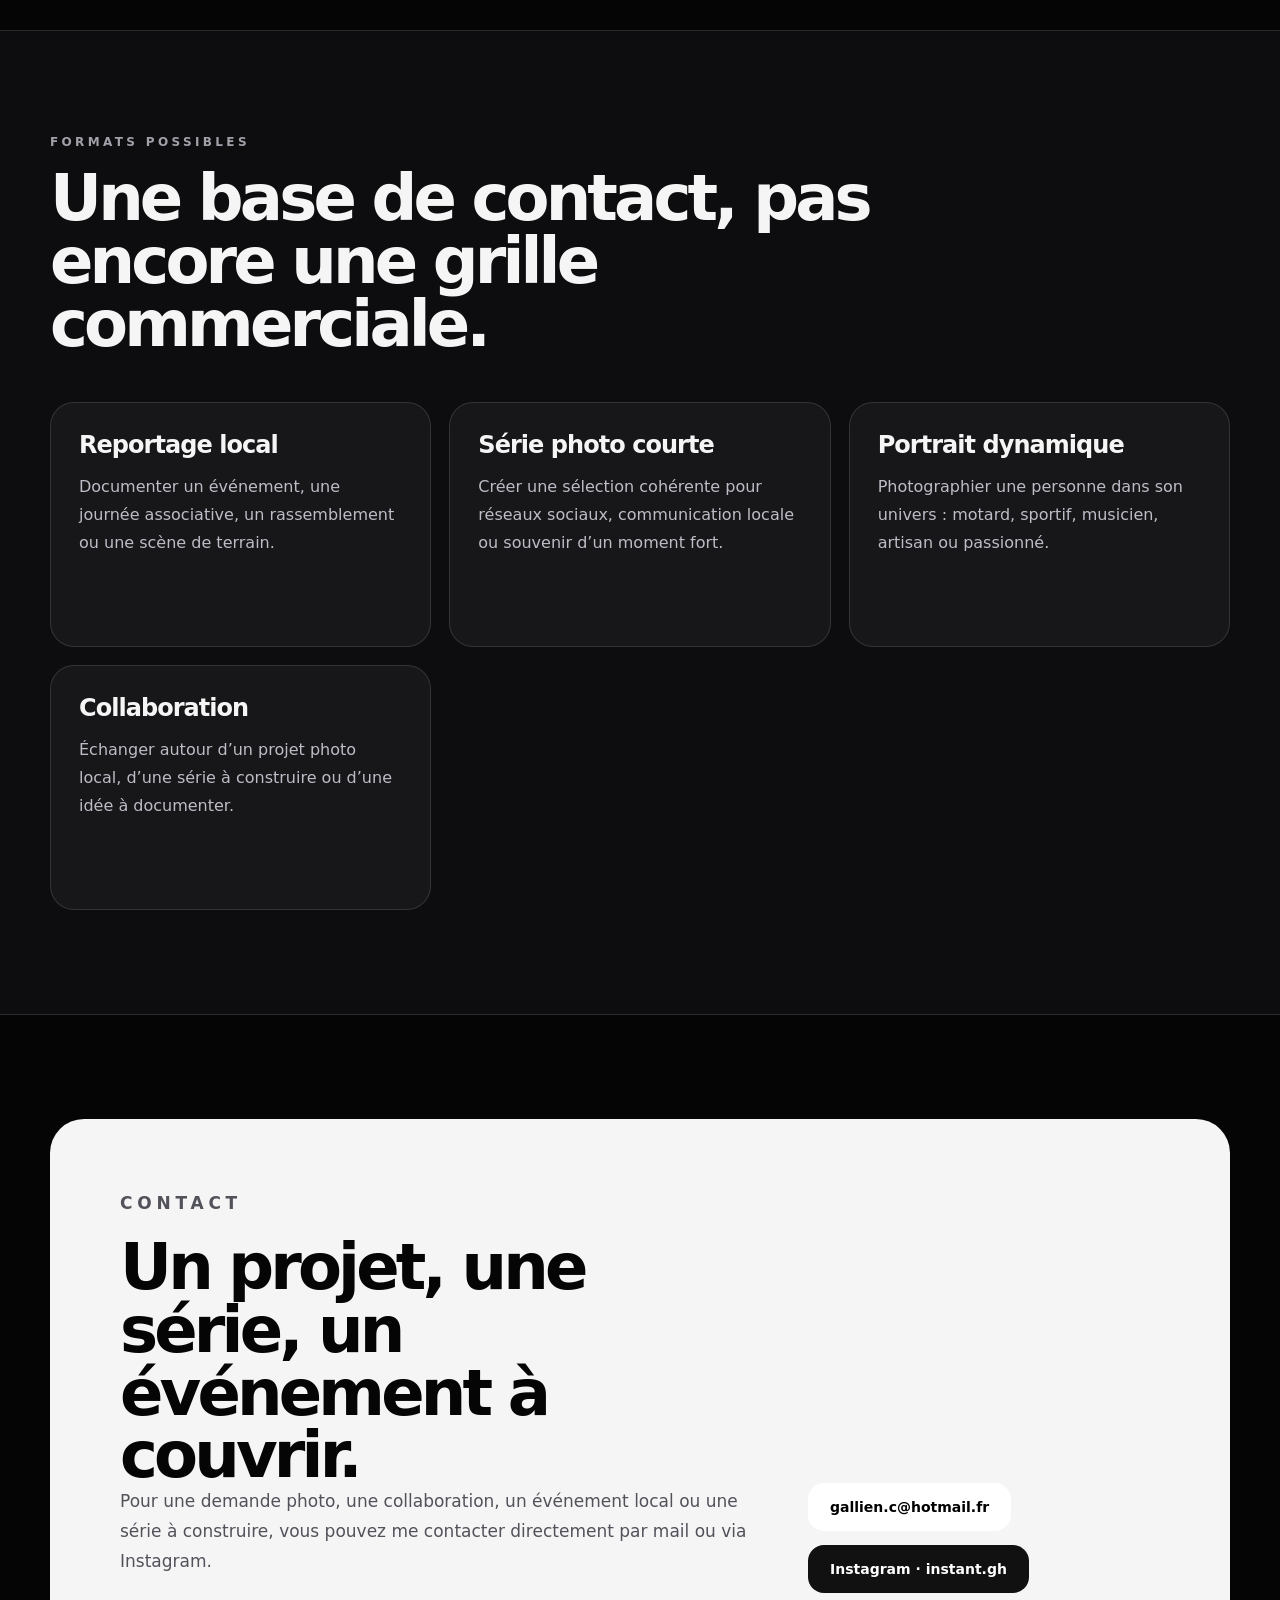
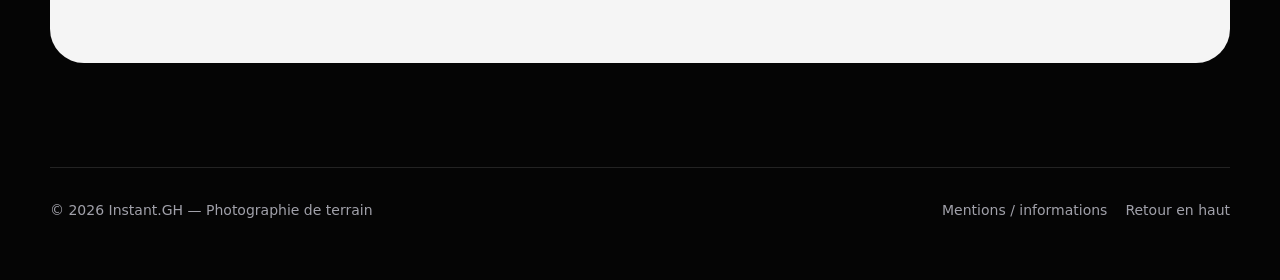
==== commit bf206f25: "Connect site to renamed photo series" ====
--- a/index.html
+++ b/index.html
@@ -3,7 +3,7 @@
   <head>
     <meta charset="UTF-8" />
     <meta name="viewport" content="width=device-width, initial-scale=1.0" />
-    <meta name="description" content="Instant.GH - Photographie de terrain entre Cholet, Clisson et Nantes : moto, hockey, aviation, animalier, concerts, défense, portraits et événements locaux." />
+    <meta name="description" content="Instant.GH - Photographie de terrain entre Cholet, Clisson et Nantes : moto, sport, aviation, animalier, concerts, défense, portraits et événements locaux." />
     <title>Instant.GH — Photographie de terrain en Pays de la Loire</title>
     <link rel="canonical" href="https://instant-gh.fr/" />
     <link rel="stylesheet" href="styles.css" />
@@ -23,7 +23,6 @@
           <a href="#apropos">À propos</a>
           <a href="#univers">Univers</a>
           <a href="#series">Séries</a>
-          <a href="#projets">Projets</a>
           <a href="#contact">Contact</a>
         </div>
       </nav>
@@ -33,10 +32,13 @@
           <p class="eyebrow">Cholet · Clisson · Nantes · Pays de la Loire</p>
           <h1>Lumière. Mouvement. Instant.</h1>
           <p class="hero-text">Instant.GH est une démarche photographique de terrain en cours de structuration : moto, sport, aviation, animalier, concerts, défense, portraits et événements locaux. Une image sobre, directe, immersive.</p>
-          <div class="hero-actions"><a class="button primary" href="#contact">Me contacter</a><a class="button ghost" href="#series">Voir les séries</a></div>
+          <div class="hero-actions">
+            <a class="button primary" href="#contact">Me contacter</a>
+            <a class="button ghost" href="#series">Voir les séries</a>
+          </div>
         </div>
         <div class="hero-card reveal photo-card-main">
-          <img src="Moto-01.jpg" alt="Moto en mouvement photographiée par Instant.GH" class="photo-fill" />
+          <img src="moto-mecanique-01.jpg" alt="Photographie moto Instant.GH" class="photo-fill" onerror="this.src='animalier-01.jpg'" />
           <div class="photo-overlay"><span>Photo d’accroche</span><strong>Puissance · Mouvement · Terrain</strong></div>
         </div>
       </section>
@@ -63,27 +65,121 @@
       <section class="section" id="univers">
         <div class="section-heading reveal"><p class="eyebrow">Univers photo</p><h2>Sept catégories pour une lecture plus claire.</h2></div>
         <div class="cards-grid">
-          <article class="universe-card reveal photo-universe"><img src="Moto-01.jpg" alt="Photographie moto Instant.GH" /><div><span>01</span><h3>Moto & mécanique</h3><p>Portraits pilotes, action circuit, détails mécaniques, muscle cars.</p></div></article>
-          <article class="universe-card reveal photo-universe"><img src="Hockey-01.jpg" alt="Photographie hockey Instant.GH" /><div><span>02</span><h3>Sport & collectifs</h3><p>Hockey, action glace, portraits joueurs et coulisses.</p></div></article>
-          <article class="universe-card reveal photo-universe"><img src="Avion-01.jpg" alt="Photographie aviation Instant.GH" /><div><span>03</span><h3>Aviation</h3><p>Meetings aériens, acrobaties, appareils de légende.</p></div></article>
-          <article class="universe-card reveal photo-universe"><img src="Concert-01.jpg" alt="Photographie concert Instant.GH" /><div><span>04</span><h3>Événementiel</h3><p>Concerts, festivals, événements nocturnes, reconstitution.</p></div></article>
-          <article class="universe-card reveal photo-universe"><img src="Militaire-01.jpg" alt="Photographie défense et défilés Instant.GH" /><div><span>05</span><h3>Défense & défilés</h3><p>Blindés, défilés, cavalerie, action et terrain.</p></div></article>
-          <article class="universe-card reveal photo-universe"><img src="Animalier-01.jpg" alt="Photographie animalier Instant.GH" /><div><span>06</span><h3>Animalier</h3><p>Faune, oiseaux, macro, animaux de compagnie.</p></div></article>
+          <article class="universe-card reveal photo-universe"><img src="moto-mecanique-01.jpg" alt="Moto & mécanique - Instant.GH" onerror="this.remove()" /><div><span>01</span><h3>Moto & mécanique</h3><p>portraits pilotes, action circuit, détails mécaniques, muscle cars</p></div></article>
+          <article class="universe-card reveal photo-universe"><img src="sport-collectifs-01.jpg" alt="Sport & collectifs - Instant.GH" onerror="this.remove()" /><div><span>02</span><h3>Sport & collectifs</h3><p>hockey, action glace, portraits joueurs, coulisses</p></div></article>
+          <article class="universe-card reveal photo-universe"><img src="aviation-01.jpg" alt="Aviation - Instant.GH" onerror="this.remove()" /><div><span>03</span><h3>Aviation</h3><p>meetings aériens, acrobaties, vintage WWII</p></div></article>
+          <article class="universe-card reveal photo-universe"><img src="evenementiel-01.jpg" alt="Événementiel - Instant.GH" onerror="this.remove()" /><div><span>04</span><h3>Événementiel</h3><p>concerts, festivals, événements nocturnes, reconstitution</p></div></article>
+          <article class="universe-card reveal photo-universe"><img src="defense-defiles-01.jpg" alt="Défense & défilés - Instant.GH" onerror="this.remove()" /><div><span>05</span><h3>Défense & défilés</h3><p>blindés, défilés, cavalerie</p></div></article>
+          <article class="universe-card reveal photo-universe"><img src="animalier-01.jpg" alt="Animalier - Instant.GH" onerror="this.remove()" /><div><span>06</span><h3>Animalier</h3><p>faune, oiseaux, macro, animaux de compagnie</p></div></article>
+          <article class="universe-card reveal photo-universe"><img src="portrait-01.jpg" alt="Portrait - Instant.GH" onerror="this.remove()" /><div><span>07</span><h3>Portrait</h3><p>sportifs, musiciens, artisans, motards</p></div></article>
         </div>
       </section>
 
       <section class="section dark" id="series">
-        <div class="section-heading reveal"><p class="eyebrow">Séries</p><h2>Des galeries par thème, prêtes à être enrichies.</h2></div>
+        <div class="section-heading reveal"><p class="eyebrow">Séries</p><h2>Des galeries par thème, pensées pour évoluer.</h2></div>
         <div class="category-list">
-          <article class="category-block reveal"><h3>Moto & mécanique</h3><p>Une série centrée sur la puissance mécanique, les silhouettes, les détails et les sujets en mouvement.</p><div class="category-meta"><span>portraits pilotes</span><span>action circuit</span><span>détails mécanique</span><span>muscle cars</span></div><div class="category-gallery featured"><img src="Moto-01.jpg" alt="Moto et pilote en mouvement" /><img src="Voiture-01.jpg" alt="Détail intérieur automobile" /></div></article>
-          <article class="category-block reveal"><h3>Sport & collectifs</h3><p>Le sport comme sujet de tension collective : action, groupe, regard de match, coulisses.</p><div class="category-meta"><span>hockey</span><span>action glace</span><span>portraits joueurs</span><span>coulisses</span></div><div class="category-gallery"><img src="Hockey-01.jpg" alt="Équipe de hockey sur glace" /></div></article>
-          <article class="category-block reveal"><h3>Aviation</h3><p>Meetings aériens, patrouilles, acrobaties et machines de légende. Une catégorie forte à conserver et développer.</p><div class="category-meta"><span>meetings aériens</span><span>acrobaties</span><span>vintage WWII</span></div><div class="category-gallery"><img src="Avion-01.jpg" alt="Patrouille aérienne en formation" /></div></article>
-          <article class="category-block reveal"><h3>Événementiel</h3><p>Concerts, festivals, scènes nocturnes et ambiances fortes : raconter l’énergie d’un lieu et d’un moment.</p><div class="category-meta"><span>concerts</span><span>festivals</span><span>événements nocturnes</span><span>reenactment</span></div><div class="category-gallery"><img src="Concert-01.jpg" alt="Chanteur sur scène" /><img src="Hellfest-01.jpg" alt="Ambiance Hellfest" /><img src="Noel-01.jpg" alt="Ambiance nocturne de Noël" /><img src="Noel-02.jpg" alt="Scène nocturne de Noël" /></div></article>
-          <article class="category-block reveal"><h3>Défense & défilés</h3><p>Une approche recentrée sur l’action, la poussière, les blindés, les défilés et les scènes de terrain.</p><div class="category-meta"><span>blindés</span><span>défilés</span><span>cavalerie</span></div><div class="category-gallery"><img src="Militaire-01.jpg" alt="Blindé en mouvement dans la poussière" /></div></article>
-          <article class="category-block reveal"><h3>Animalier</h3><p>Regards, instinct, présence et détails naturels. Une catégorie forte à développer avec une sélection cohérente.</p><div class="category-meta"><span>faune</span><span>oiseaux</span><span>macro</span><span>animaux de compagnie</span></div><div class="category-gallery"><img src="Animalier-01.jpg" alt="Portrait d'oiseau" /></div></article>
-          <article class="category-block reveal"><h3>Portrait</h3><p>Portraits dynamiques, en situation, liés à un univers : sportifs, musiciens, artisans, motards.</p><div class="category-meta"><span>sportifs</span><span>musiciens</span><span>artisans</span><span>motards</span></div><div class="category-gallery"><img src="Portrait-01.jpg" alt="Portrait en situation de tatouage" /></div></article>
-        </div>
-        <p class="workflow-note">Les galeries sont volontairement prêtes à recevoir plus d’images : l’objectif est d’intégrer progressivement 8 à 12 photos fortes par catégorie, compressées pour le web et sélectionnées pour éviter les doublons.</p>
+          <article class="category-block reveal" id="moto-mecanique"><h3>Moto & mécanique</h3><p>Une série centrée sur la puissance mécanique, les silhouettes, les détails et les sujets en mouvement.</p><div class="category-meta"><span>portraits pilotes</span><span>action circuit</span><span>détails mécaniques</span><span>muscle cars</span></div><div class="category-gallery featured">
+            <img loading="lazy" src="moto-mecanique-01.jpg" alt="Moto & mécanique 01 - Instant.GH" onerror="this.remove()" />
+            <img loading="lazy" src="moto-mecanique-02.jpg" alt="Moto & mécanique 02 - Instant.GH" onerror="this.remove()" />
+            <img loading="lazy" src="moto-mecanique-03.jpg" alt="Moto & mécanique 03 - Instant.GH" onerror="this.remove()" />
+            <img loading="lazy" src="moto-mecanique-04.jpg" alt="Moto & mécanique 04 - Instant.GH" onerror="this.remove()" />
+            <img loading="lazy" src="moto-mecanique-05.jpg" alt="Moto & mécanique 05 - Instant.GH" onerror="this.remove()" />
+            <img loading="lazy" src="moto-mecanique-06.jpg" alt="Moto & mécanique 06 - Instant.GH" onerror="this.remove()" />
+            <img loading="lazy" src="moto-mecanique-07.jpg" alt="Moto & mécanique 07 - Instant.GH" onerror="this.remove()" />
+            <img loading="lazy" src="moto-mecanique-08.jpg" alt="Moto & mécanique 08 - Instant.GH" onerror="this.remove()" />
+            <img loading="lazy" src="moto-mecanique-09.jpg" alt="Moto & mécanique 09 - Instant.GH" onerror="this.remove()" />
+            <img loading="lazy" src="moto-mecanique-10.jpg" alt="Moto & mécanique 10 - Instant.GH" onerror="this.remove()" />
+            <img loading="lazy" src="moto-mecanique-11.jpg" alt="Moto & mécanique 11 - Instant.GH" onerror="this.remove()" />
+            <img loading="lazy" src="moto-mecanique-12.jpg" alt="Moto & mécanique 12 - Instant.GH" onerror="this.remove()" />
+            <img loading="lazy" src="moto-mecanique-13.jpg" alt="Moto & mécanique 13 - Instant.GH" onerror="this.remove()" />
+            <img loading="lazy" src="moto-mecanique-14.jpg" alt="Moto & mécanique 14 - Instant.GH" onerror="this.remove()" />
+            <img loading="lazy" src="moto-mecanique-15.jpg" alt="Moto & mécanique 15 - Instant.GH" onerror="this.remove()" />
+            <img loading="lazy" src="moto-mecanique-16.jpg" alt="Moto & mécanique 16 - Instant.GH" onerror="this.remove()" />
+            <img loading="lazy" src="moto-mecanique-17.jpg" alt="Moto & mécanique 17 - Instant.GH" onerror="this.remove()" />
+            <img loading="lazy" src="moto-mecanique-18.jpg" alt="Moto & mécanique 18 - Instant.GH" onerror="this.remove()" />
+            <img loading="lazy" src="moto-mecanique-19.jpg" alt="Moto & mécanique 19 - Instant.GH" onerror="this.remove()" />
+            <img loading="lazy" src="moto-mecanique-20.jpg" alt="Moto & mécanique 20 - Instant.GH" onerror="this.remove()" />
+            <img loading="lazy" src="moto-mecanique-21.jpg" alt="Moto & mécanique 21 - Instant.GH" onerror="this.remove()" />
+            <img loading="lazy" src="moto-mecanique-22.jpg" alt="Moto & mécanique 22 - Instant.GH" onerror="this.remove()" />
+            <img loading="lazy" src="moto-mecanique-23.jpg" alt="Moto & mécanique 23 - Instant.GH" onerror="this.remove()" />
+            <img loading="lazy" src="moto-mecanique-24.jpg" alt="Moto & mécanique 24 - Instant.GH" onerror="this.remove()" />
+          </div></article>
+          <article class="category-block reveal" id="sport-collectifs"><h3>Sport & collectifs</h3><p>Le sport comme sujet de tension collective : action, groupe, regard de match, coulisses.</p><div class="category-meta"><span>hockey</span><span>action glace</span><span>portraits joueurs</span><span>coulisses</span></div><div class="category-gallery featured">
+            <img loading="lazy" src="sport-collectifs-01.jpg" alt="Sport & collectifs 01 - Instant.GH" onerror="this.remove()" />
+            <img loading="lazy" src="sport-collectifs-02.jpg" alt="Sport & collectifs 02 - Instant.GH" onerror="this.remove()" />
+            <img loading="lazy" src="sport-collectifs-03.jpg" alt="Sport & collectifs 03 - Instant.GH" onerror="this.remove()" />
+            <img loading="lazy" src="sport-collectifs-04.jpg" alt="Sport & collectifs 04 - Instant.GH" onerror="this.remove()" />
+            <img loading="lazy" src="sport-collectifs-05.jpg" alt="Sport & collectifs 05 - Instant.GH" onerror="this.remove()" />
+            <img loading="lazy" src="sport-collectifs-06.jpg" alt="Sport & collectifs 06 - Instant.GH" onerror="this.remove()" />
+            <img loading="lazy" src="sport-collectifs-07.jpg" alt="Sport & collectifs 07 - Instant.GH" onerror="this.remove()" />
+            <img loading="lazy" src="sport-collectifs-08.jpg" alt="Sport & collectifs 08 - Instant.GH" onerror="this.remove()" />
+          </div></article>
+          <article class="category-block reveal" id="aviation"><h3>Aviation</h3><p>Meetings aériens, patrouilles, acrobaties et machines de légende.</p><div class="category-meta"><span>meetings aériens</span><span>acrobaties</span><span>vintage WWII</span></div><div class="category-gallery featured">
+            <img loading="lazy" src="aviation-01.jpg" alt="Aviation 01 - Instant.GH" onerror="this.remove()" />
+            <img loading="lazy" src="aviation-02.jpg" alt="Aviation 02 - Instant.GH" onerror="this.remove()" />
+            <img loading="lazy" src="aviation-03.jpg" alt="Aviation 03 - Instant.GH" onerror="this.remove()" />
+            <img loading="lazy" src="aviation-04.jpg" alt="Aviation 04 - Instant.GH" onerror="this.remove()" />
+            <img loading="lazy" src="aviation-05.jpg" alt="Aviation 05 - Instant.GH" onerror="this.remove()" />
+            <img loading="lazy" src="aviation-06.jpg" alt="Aviation 06 - Instant.GH" onerror="this.remove()" />
+            <img loading="lazy" src="aviation-07.jpg" alt="Aviation 07 - Instant.GH" onerror="this.remove()" />
+            <img loading="lazy" src="aviation-08.jpg" alt="Aviation 08 - Instant.GH" onerror="this.remove()" />
+            <img loading="lazy" src="aviation-09.jpg" alt="Aviation 09 - Instant.GH" onerror="this.remove()" />
+          </div></article>
+          <article class="category-block reveal" id="evenementiel"><h3>Événementiel</h3><p>Concerts, festivals, scènes nocturnes et ambiances fortes : raconter l’énergie d’un lieu et d’un moment.</p><div class="category-meta"><span>concerts</span><span>festivals</span><span>événements nocturnes</span><span>reconstitution</span></div><div class="category-gallery featured">
+            <img loading="lazy" src="evenementiel-01.jpg" alt="Événementiel 01 - Instant.GH" onerror="this.remove()" />
+            <img loading="lazy" src="evenementiel-02.jpg" alt="Événementiel 02 - Instant.GH" onerror="this.remove()" />
+            <img loading="lazy" src="evenementiel-03.jpg" alt="Événementiel 03 - Instant.GH" onerror="this.remove()" />
+            <img loading="lazy" src="evenementiel-04.jpg" alt="Événementiel 04 - Instant.GH" onerror="this.remove()" />
+            <img loading="lazy" src="evenementiel-05.jpg" alt="Événementiel 05 - Instant.GH" onerror="this.remove()" />
+            <img loading="lazy" src="evenementiel-06.jpg" alt="Événementiel 06 - Instant.GH" onerror="this.remove()" />
+            <img loading="lazy" src="evenementiel-07.jpg" alt="Événementiel 07 - Instant.GH" onerror="this.remove()" />
+            <img loading="lazy" src="evenementiel-08.jpg" alt="Événementiel 08 - Instant.GH" onerror="this.remove()" />
+            <img loading="lazy" src="evenementiel-09.jpg" alt="Événementiel 09 - Instant.GH" onerror="this.remove()" />
+            <img loading="lazy" src="evenementiel-10.jpg" alt="Événementiel 10 - Instant.GH" onerror="this.remove()" />
+            <img loading="lazy" src="evenementiel-11.jpg" alt="Événementiel 11 - Instant.GH" onerror="this.remove()" />
+            <img loading="lazy" src="evenementiel-12.jpg" alt="Événementiel 12 - Instant.GH" onerror="this.remove()" />
+            <img loading="lazy" src="evenementiel-13.jpg" alt="Événementiel 13 - Instant.GH" onerror="this.remove()" />
+            <img loading="lazy" src="evenementiel-14.jpg" alt="Événementiel 14 - Instant.GH" onerror="this.remove()" />
+            <img loading="lazy" src="evenementiel-15.jpg" alt="Événementiel 15 - Instant.GH" onerror="this.remove()" />
+            <img loading="lazy" src="evenementiel-16.jpg" alt="Événementiel 16 - Instant.GH" onerror="this.remove()" />
+            <img loading="lazy" src="evenementiel-17.jpg" alt="Événementiel 17 - Instant.GH" onerror="this.remove()" />
+            <img loading="lazy" src="evenementiel-18.jpg" alt="Événementiel 18 - Instant.GH" onerror="this.remove()" />
+          </div></article>
+          <article class="category-block reveal" id="defense-defiles"><h3>Défense & défilés</h3><p>Une approche recentrée sur l’action, la poussière, les blindés, les défilés et les scènes de terrain.</p><div class="category-meta"><span>blindés</span><span>défilés</span><span>cavalerie</span></div><div class="category-gallery featured">
+            <img loading="lazy" src="defense-defiles-01.jpg" alt="Défense & défilés 01 - Instant.GH" onerror="this.remove()" />
+            <img loading="lazy" src="defense-defiles-02.jpg" alt="Défense & défilés 02 - Instant.GH" onerror="this.remove()" />
+            <img loading="lazy" src="defense-defiles-03.jpg" alt="Défense & défilés 03 - Instant.GH" onerror="this.remove()" />
+            <img loading="lazy" src="defense-defiles-04.jpg" alt="Défense & défilés 04 - Instant.GH" onerror="this.remove()" />
+            <img loading="lazy" src="defense-defiles-05.jpg" alt="Défense & défilés 05 - Instant.GH" onerror="this.remove()" />
+            <img loading="lazy" src="defense-defiles-06.jpg" alt="Défense & défilés 06 - Instant.GH" onerror="this.remove()" />
+            <img loading="lazy" src="defense-defiles-07.jpg" alt="Défense & défilés 07 - Instant.GH" onerror="this.remove()" />
+            <img loading="lazy" src="defense-defiles-08.jpg" alt="Défense & défilés 08 - Instant.GH" onerror="this.remove()" />
+          </div></article>
+          <article class="category-block reveal" id="animalier"><h3>Animalier</h3><p>Regards, instinct, présence et détails naturels.</p><div class="category-meta"><span>faune</span><span>oiseaux</span><span>macro</span><span>animaux de compagnie</span></div><div class="category-gallery featured">
+            <img loading="lazy" src="animalier-01.jpg" alt="Animalier 01 - Instant.GH" onerror="this.remove()" />
+            <img loading="lazy" src="animalier-02.jpg" alt="Animalier 02 - Instant.GH" onerror="this.remove()" />
+            <img loading="lazy" src="animalier-03.jpg" alt="Animalier 03 - Instant.GH" onerror="this.remove()" />
+            <img loading="lazy" src="animalier-04.jpg" alt="Animalier 04 - Instant.GH" onerror="this.remove()" />
+            <img loading="lazy" src="animalier-05.jpg" alt="Animalier 05 - Instant.GH" onerror="this.remove()" />
+            <img loading="lazy" src="animalier-06.jpg" alt="Animalier 06 - Instant.GH" onerror="this.remove()" />
+            <img loading="lazy" src="animalier-07.jpg" alt="Animalier 07 - Instant.GH" onerror="this.remove()" />
+            <img loading="lazy" src="animalier-08.jpg" alt="Animalier 08 - Instant.GH" onerror="this.remove()" />
+            <img loading="lazy" src="animalier-09.jpg" alt="Animalier 09 - Instant.GH" onerror="this.remove()" />
+            <img loading="lazy" src="animalier-10.jpg" alt="Animalier 10 - Instant.GH" onerror="this.remove()" />
+            <img loading="lazy" src="animalier-11.jpg" alt="Animalier 11 - Instant.GH" onerror="this.remove()" />
+          </div></article>
+          <article class="category-block reveal" id="portrait"><h3>Portrait</h3><p>Portraits dynamiques, en situation, liés à un univers.</p><div class="category-meta"><span>sportifs</span><span>musiciens</span><span>artisans</span><span>motards</span></div><div class="category-gallery featured">
+            <img loading="lazy" src="portrait-01.jpg" alt="Portrait 01 - Instant.GH" onerror="this.remove()" />
+            <img loading="lazy" src="portrait-02.jpg" alt="Portrait 02 - Instant.GH" onerror="this.remove()" />
+            <img loading="lazy" src="portrait-03.jpg" alt="Portrait 03 - Instant.GH" onerror="this.remove()" />
+            <img loading="lazy" src="portrait-04.jpg" alt="Portrait 04 - Instant.GH" onerror="this.remove()" />
+            <img loading="lazy" src="portrait-05.jpg" alt="Portrait 05 - Instant.GH" onerror="this.remove()" />
+            <img loading="lazy" src="portrait-06.jpg" alt="Portrait 06 - Instant.GH" onerror="this.remove()" />
+            <img loading="lazy" src="portrait-07.jpg" alt="Portrait 07 - Instant.GH" onerror="this.remove()" />
+            <img loading="lazy" src="portrait-08.jpg" alt="Portrait 08 - Instant.GH" onerror="this.remove()" />
+          </div></article>
+        </div>
+        <p class="workflow-note">Les galeries sont alimentées avec les photos compressées et renommées pour le web. Les images absentes sont automatiquement ignorées par le site, ce qui permet d’ajouter les séries progressivement sans casser l’affichage.</p>
       </section>
 
       <section class="section" id="projets">
@@ -106,7 +202,10 @@
       </section>
 
       <section class="contact-section" id="contact">
-        <div class="contact-card reveal"><div><p class="eyebrow">Contact</p><h2>Un projet, une série, un événement à couvrir.</h2><p>Pour une demande photo, une collaboration, un événement local ou une série à construire, vous pouvez me contacter directement par mail ou via Instagram.</p></div><div class="contact-actions"><a class="button primary" href="mailto:gallien.c@hotmail.fr">gallien.c@hotmail.fr</a><a class="button dark-button" href="https://www.instagram.com/instant.gh" target="_blank" rel="noreferrer">Instagram · instant.gh</a></div></div>
+        <div class="contact-card reveal">
+          <div><p class="eyebrow">Contact</p><h2>Un projet, une série, un événement à couvrir.</h2><p>Pour une demande photo, une collaboration, un événement local ou une série à construire, vous pouvez me contacter directement par mail ou via Instagram.</p></div>
+          <div class="contact-actions"><a class="button primary" href="mailto:gallien.c@hotmail.fr">gallien.c@hotmail.fr</a><a class="button dark-button" href="https://www.instagram.com/instant.gh" target="_blank" rel="noreferrer">Instagram · instant.gh</a></div>
+        </div>
       </section>
     </main>
 
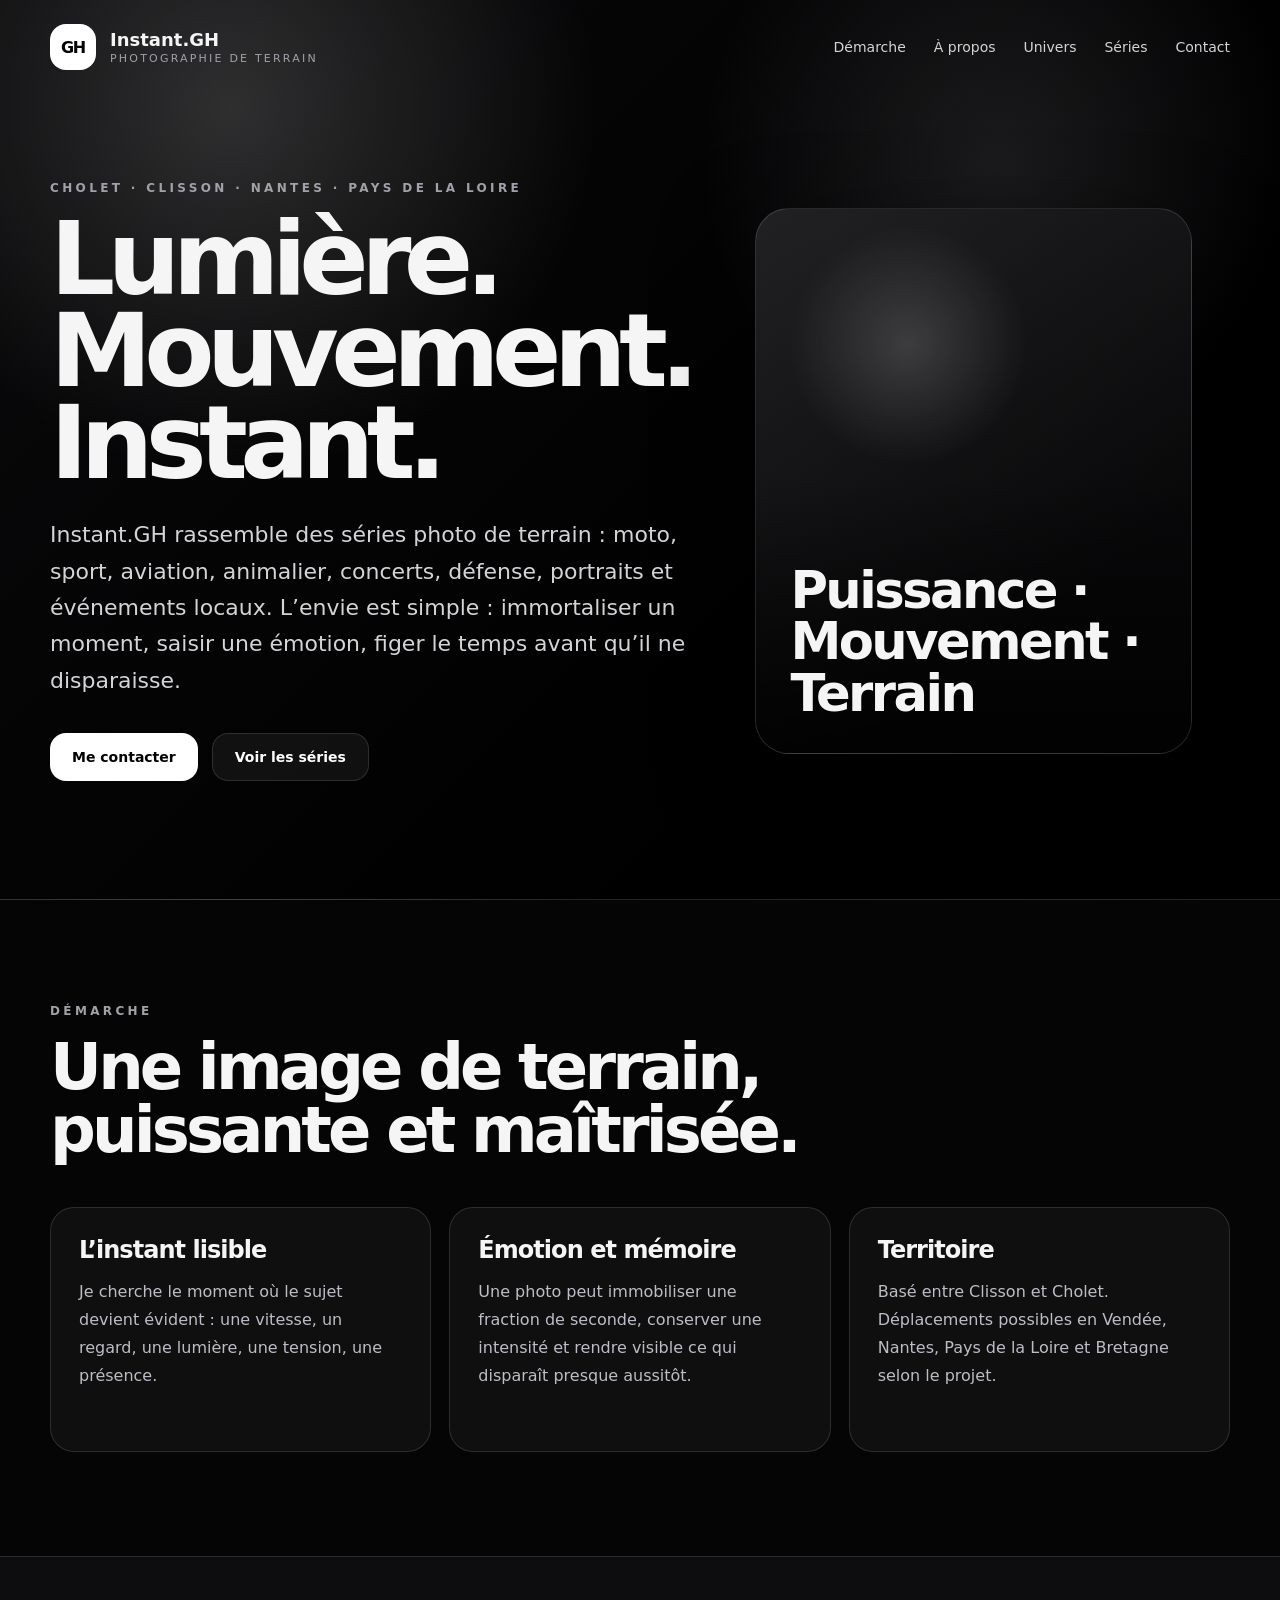
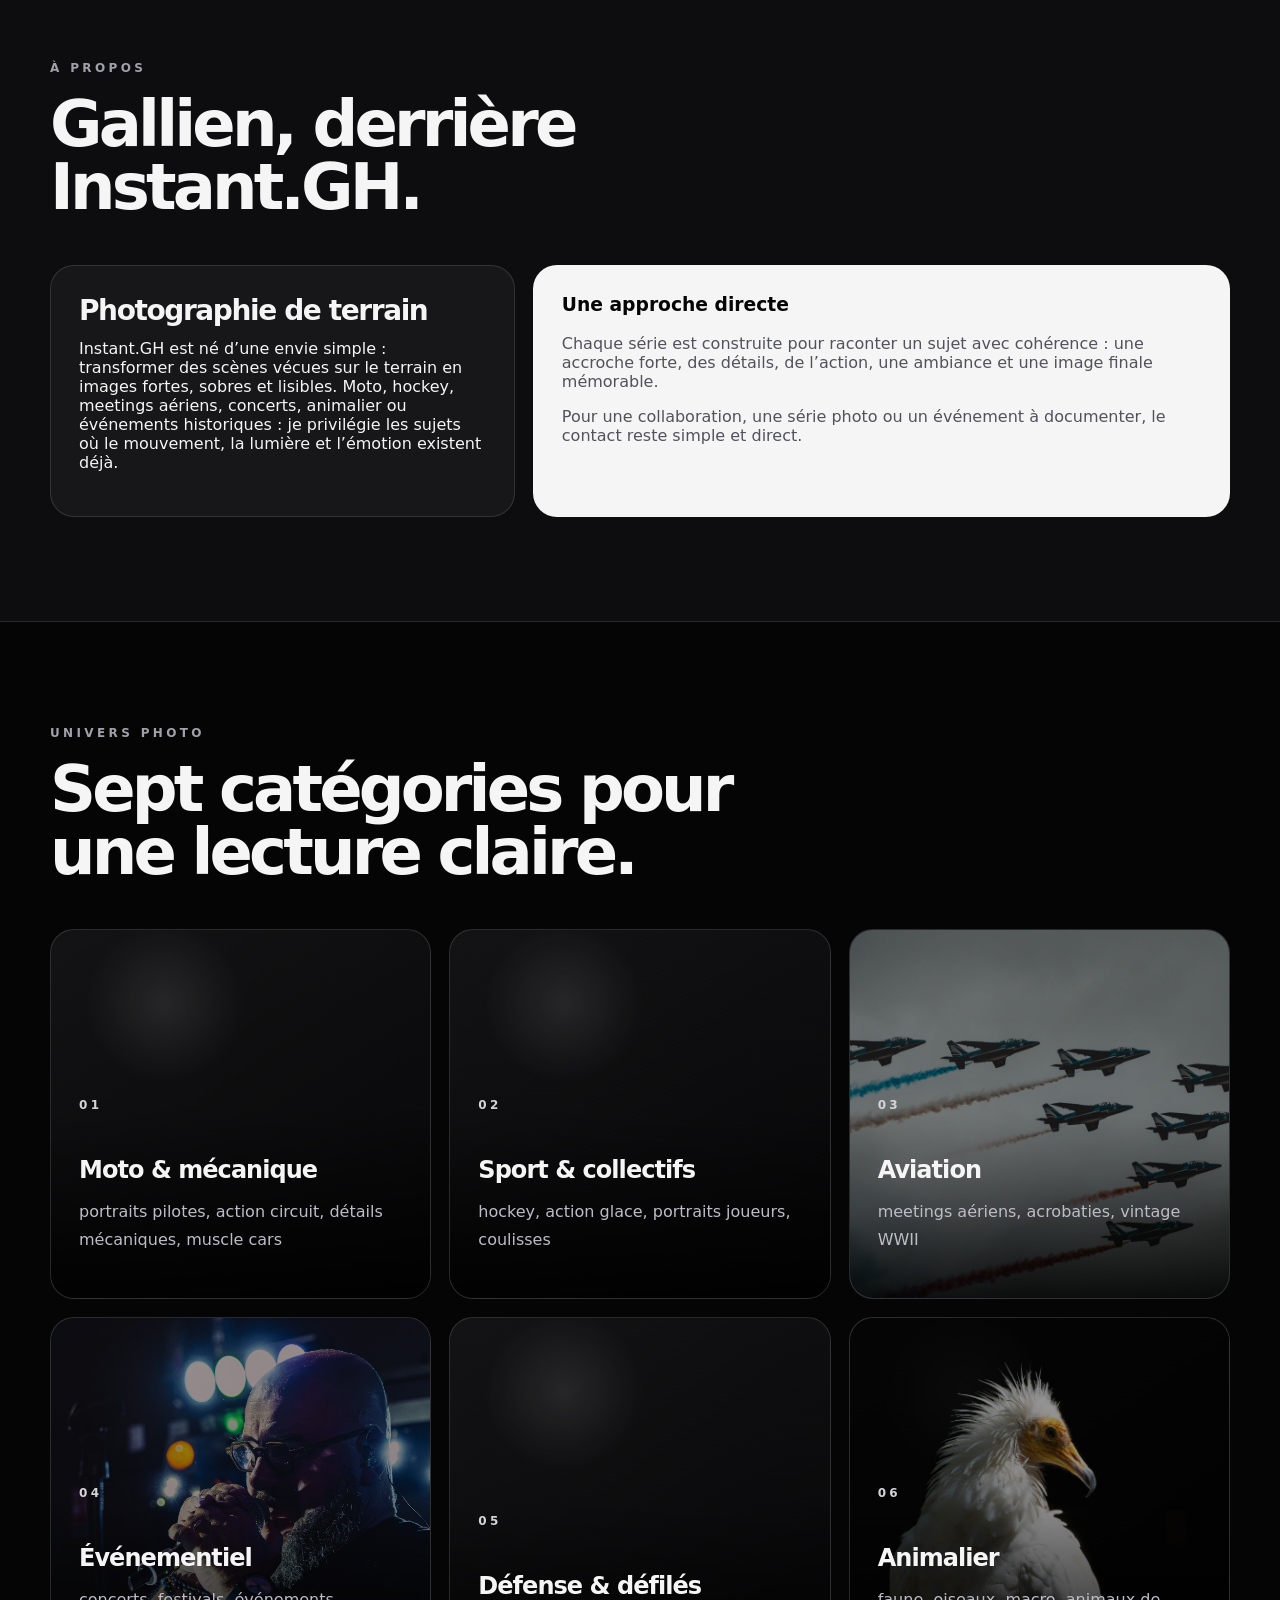
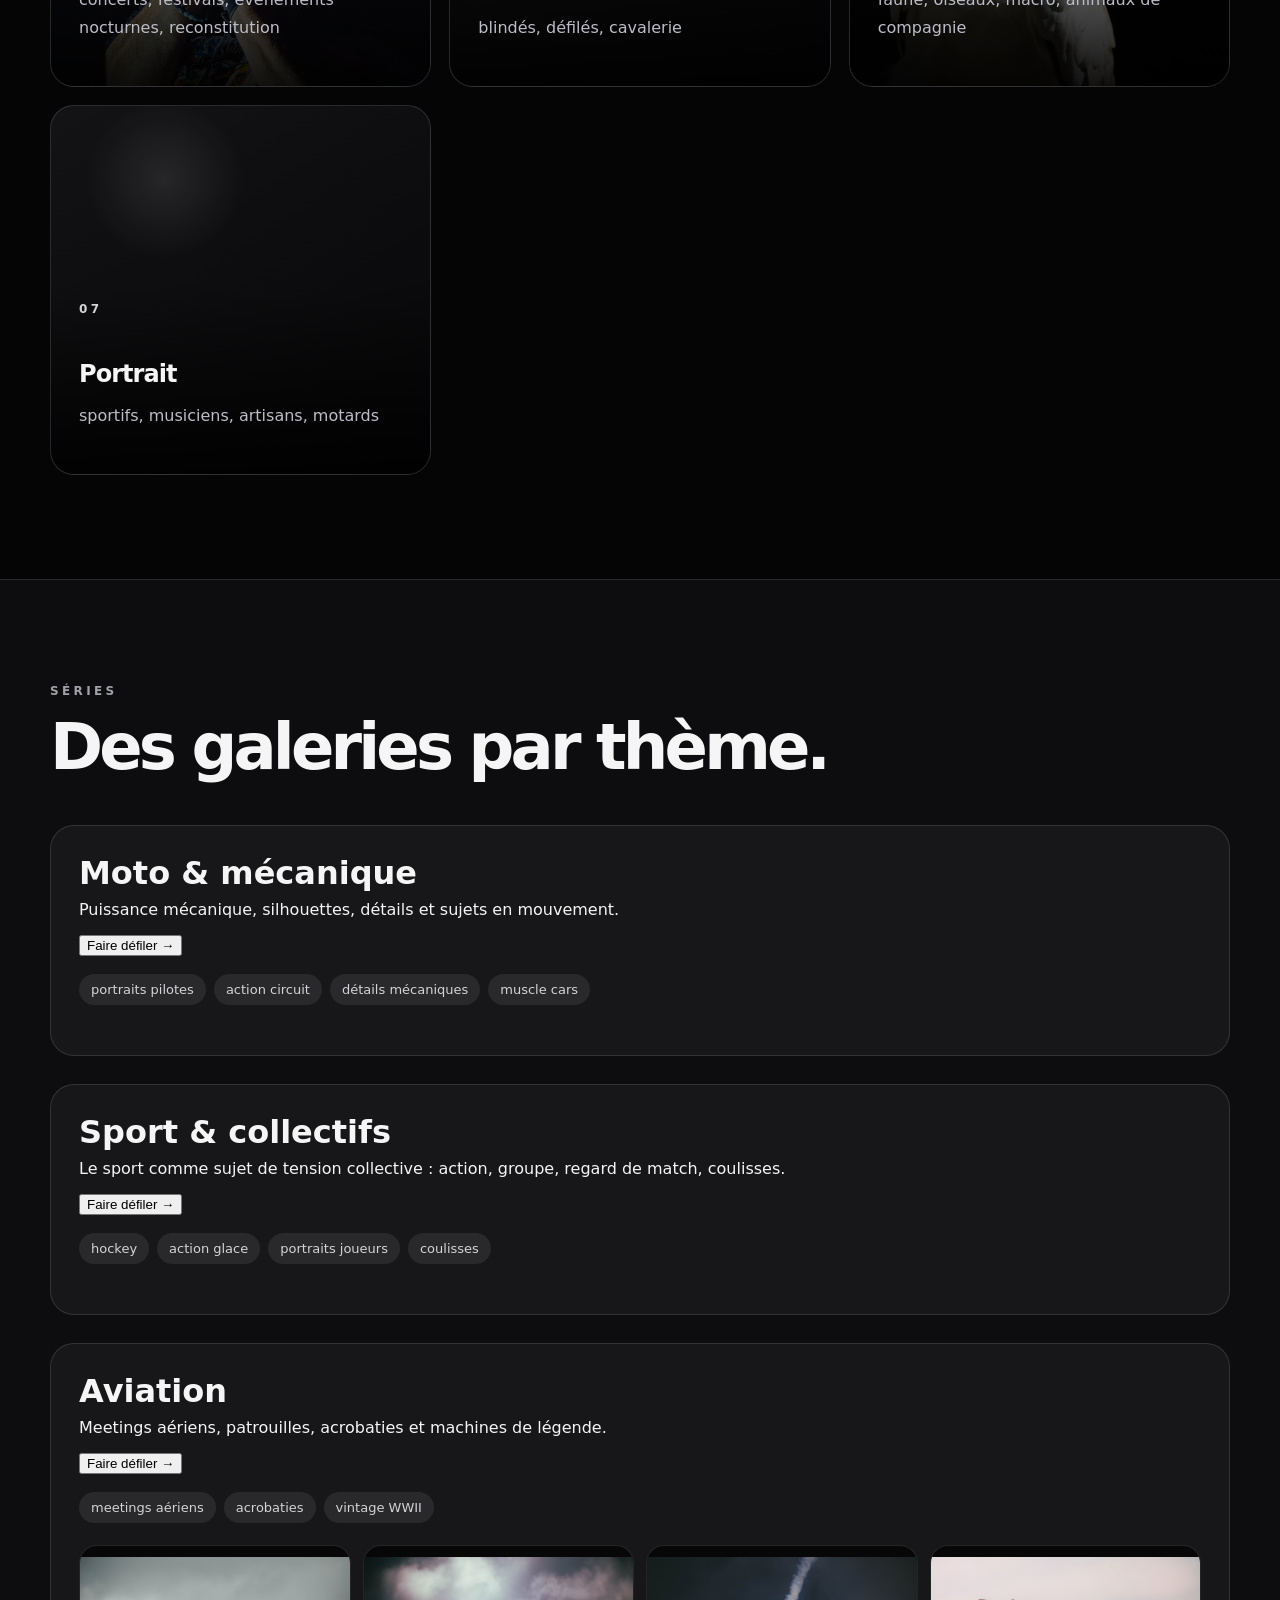
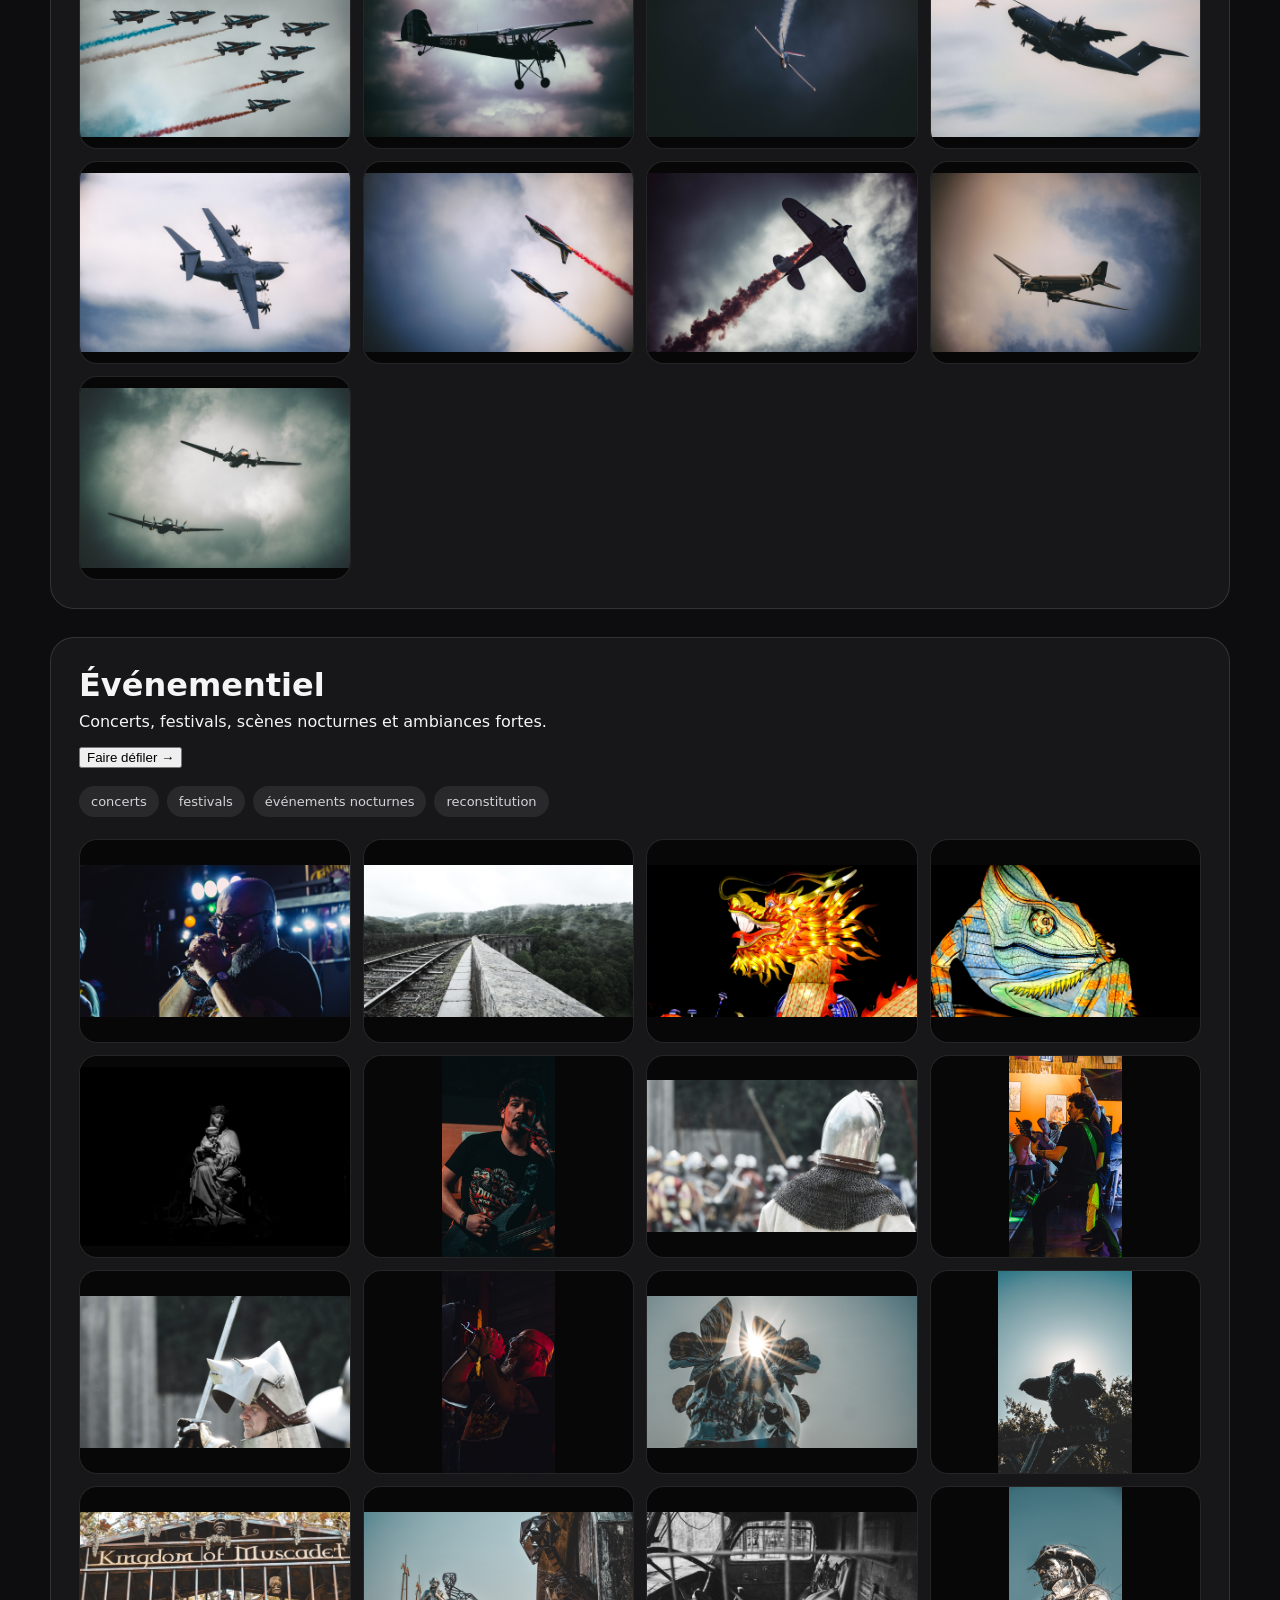
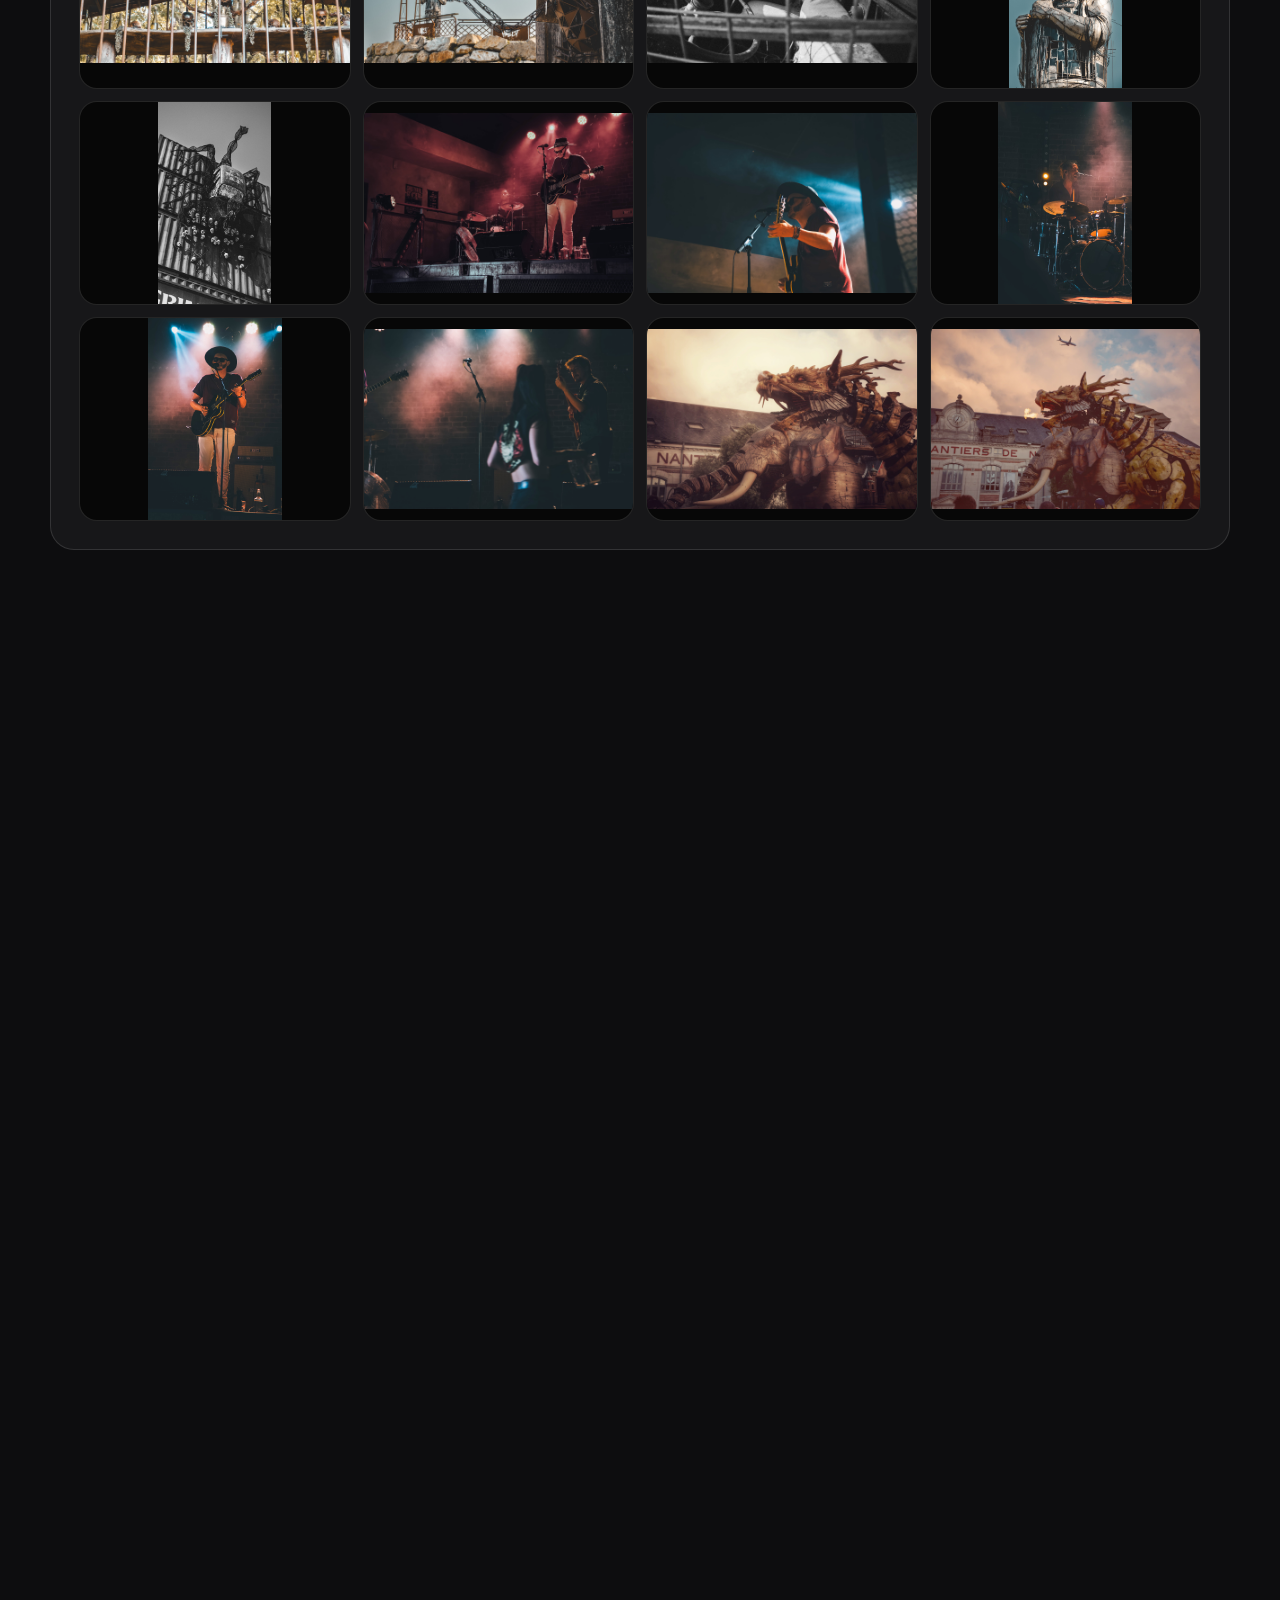
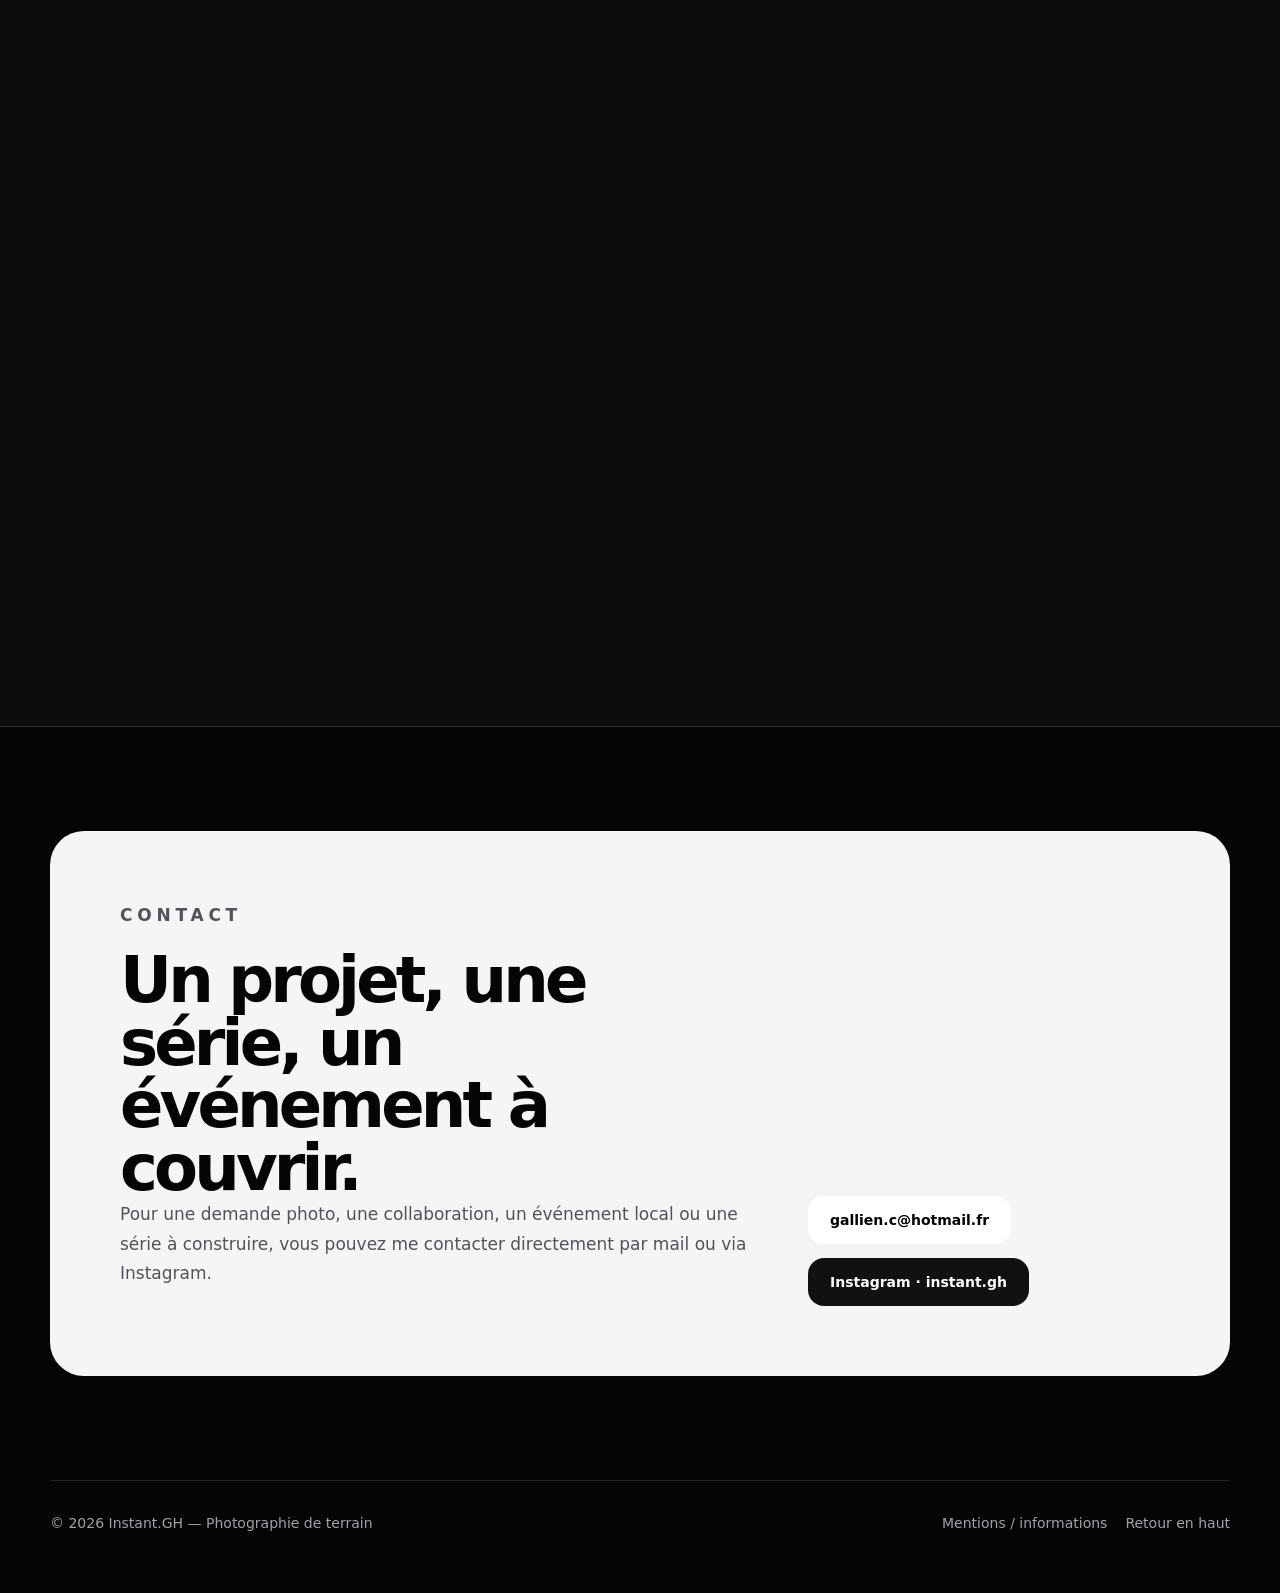
==== commit b06ed827: "Add hero carousel and horizontal category galleries" ====
--- a/index.html
+++ b/index.html
@@ -31,15 +31,15 @@
         <div class="hero-copy reveal">
           <p class="eyebrow">Cholet · Clisson · Nantes · Pays de la Loire</p>
           <h1>Lumière. Mouvement. Instant.</h1>
-          <p class="hero-text">Instant.GH est une démarche photographique de terrain en cours de structuration : moto, sport, aviation, animalier, concerts, défense, portraits et événements locaux. Une image sobre, directe, immersive.</p>
+          <p class="hero-text">Instant.GH rassemble des séries photo de terrain : moto, sport, aviation, animalier, concerts, défense, portraits et événements locaux. L’envie est simple : immortaliser un moment, saisir une émotion, figer le temps avant qu’il ne disparaisse.</p>
           <div class="hero-actions">
             <a class="button primary" href="#contact">Me contacter</a>
             <a class="button ghost" href="#series">Voir les séries</a>
           </div>
         </div>
         <div class="hero-card reveal photo-card-main">
-          <img src="moto-mecanique-01.jpg" alt="Photographie moto Instant.GH" class="photo-fill" onerror="this.src='animalier-01.jpg'" />
-          <div class="photo-overlay"><span>Photo d’accroche</span><strong>Puissance · Mouvement · Terrain</strong></div>
+          <img id="hero-carousel-image" src="moto-mecanique-14.jpg" alt="Photographie Instant.GH" class="photo-fill" />
+          <div class="photo-overlay"><strong id="hero-carousel-title">Puissance · Mouvement · Terrain</strong></div>
         </div>
       </section>
     </header>
@@ -49,7 +49,7 @@
         <div class="section-heading reveal"><p class="eyebrow">Démarche</p><h2>Une image de terrain, puissante et maîtrisée.</h2></div>
         <div class="intro-grid">
           <article class="text-block reveal"><h3>L’instant lisible</h3><p>Je cherche le moment où le sujet devient évident : une vitesse, un regard, une lumière, une tension, une présence.</p></article>
-          <article class="text-block reveal"><h3>Des sujets incarnés</h3><p>Motards, clubs sportifs, associations, groupes de musique, propriétaires d’animaux, passionnés d’aviation ou événements locaux.</p></article>
+          <article class="text-block reveal"><h3>Émotion et mémoire</h3><p>Une photo peut immobiliser une fraction de seconde, conserver une intensité et rendre visible ce qui disparaît presque aussitôt.</p></article>
           <article class="text-block reveal"><h3>Territoire</h3><p>Basé entre Clisson et Cholet. Déplacements possibles en Vendée, Nantes, Pays de la Loire et Bretagne selon le projet.</p></article>
         </div>
       </section>
@@ -58,128 +58,18 @@
         <div class="section-heading reveal"><p class="eyebrow">À propos</p><h2>Gallien, derrière Instant.GH.</h2></div>
         <div class="about-grid">
           <article class="about-card reveal"><strong>Photographie de terrain</strong><p>Instant.GH est né d’une envie simple : transformer des scènes vécues sur le terrain en images fortes, sobres et lisibles. Moto, hockey, meetings aériens, concerts, animalier ou événements historiques : je privilégie les sujets où le mouvement, la lumière et l’émotion existent déjà.</p></article>
-          <article class="status-card reveal"><h3>Démarche en construction</h3><p>Le projet est actuellement en phase de structuration. Je prépare mes séries, mon site, mes contenus et mes premiers contacts locaux avec une logique progressive : qualité, cohérence et crédibilité avant volume.</p><p>Pour une collaboration, une série photo ou un événement à documenter, le contact reste simple et direct.</p></article>
+          <article class="status-card reveal"><h3>Une approche directe</h3><p>Chaque série est construite pour raconter un sujet avec cohérence : une accroche forte, des détails, de l’action, une ambiance et une image finale mémorable.</p><p>Pour une collaboration, une série photo ou un événement à documenter, le contact reste simple et direct.</p></article>
         </div>
       </section>
 
       <section class="section" id="univers">
-        <div class="section-heading reveal"><p class="eyebrow">Univers photo</p><h2>Sept catégories pour une lecture plus claire.</h2></div>
-        <div class="cards-grid">
-          <article class="universe-card reveal photo-universe"><img src="moto-mecanique-01.jpg" alt="Moto & mécanique - Instant.GH" onerror="this.remove()" /><div><span>01</span><h3>Moto & mécanique</h3><p>portraits pilotes, action circuit, détails mécaniques, muscle cars</p></div></article>
-          <article class="universe-card reveal photo-universe"><img src="sport-collectifs-01.jpg" alt="Sport & collectifs - Instant.GH" onerror="this.remove()" /><div><span>02</span><h3>Sport & collectifs</h3><p>hockey, action glace, portraits joueurs, coulisses</p></div></article>
-          <article class="universe-card reveal photo-universe"><img src="aviation-01.jpg" alt="Aviation - Instant.GH" onerror="this.remove()" /><div><span>03</span><h3>Aviation</h3><p>meetings aériens, acrobaties, vintage WWII</p></div></article>
-          <article class="universe-card reveal photo-universe"><img src="evenementiel-01.jpg" alt="Événementiel - Instant.GH" onerror="this.remove()" /><div><span>04</span><h3>Événementiel</h3><p>concerts, festivals, événements nocturnes, reconstitution</p></div></article>
-          <article class="universe-card reveal photo-universe"><img src="defense-defiles-01.jpg" alt="Défense & défilés - Instant.GH" onerror="this.remove()" /><div><span>05</span><h3>Défense & défilés</h3><p>blindés, défilés, cavalerie</p></div></article>
-          <article class="universe-card reveal photo-universe"><img src="animalier-01.jpg" alt="Animalier - Instant.GH" onerror="this.remove()" /><div><span>06</span><h3>Animalier</h3><p>faune, oiseaux, macro, animaux de compagnie</p></div></article>
-          <article class="universe-card reveal photo-universe"><img src="portrait-01.jpg" alt="Portrait - Instant.GH" onerror="this.remove()" /><div><span>07</span><h3>Portrait</h3><p>sportifs, musiciens, artisans, motards</p></div></article>
-        </div>
+        <div class="section-heading reveal"><p class="eyebrow">Univers photo</p><h2>Sept catégories pour une lecture claire.</h2></div>
+        <div class="cards-grid" id="universe-cards"></div>
       </section>
 
       <section class="section dark" id="series">
-        <div class="section-heading reveal"><p class="eyebrow">Séries</p><h2>Des galeries par thème, pensées pour évoluer.</h2></div>
-        <div class="category-list">
-          <article class="category-block reveal" id="moto-mecanique"><h3>Moto & mécanique</h3><p>Une série centrée sur la puissance mécanique, les silhouettes, les détails et les sujets en mouvement.</p><div class="category-meta"><span>portraits pilotes</span><span>action circuit</span><span>détails mécaniques</span><span>muscle cars</span></div><div class="category-gallery featured">
-            <img loading="lazy" src="moto-mecanique-01.jpg" alt="Moto & mécanique 01 - Instant.GH" onerror="this.remove()" />
-            <img loading="lazy" src="moto-mecanique-02.jpg" alt="Moto & mécanique 02 - Instant.GH" onerror="this.remove()" />
-            <img loading="lazy" src="moto-mecanique-03.jpg" alt="Moto & mécanique 03 - Instant.GH" onerror="this.remove()" />
-            <img loading="lazy" src="moto-mecanique-04.jpg" alt="Moto & mécanique 04 - Instant.GH" onerror="this.remove()" />
-            <img loading="lazy" src="moto-mecanique-05.jpg" alt="Moto & mécanique 05 - Instant.GH" onerror="this.remove()" />
-            <img loading="lazy" src="moto-mecanique-06.jpg" alt="Moto & mécanique 06 - Instant.GH" onerror="this.remove()" />
-            <img loading="lazy" src="moto-mecanique-07.jpg" alt="Moto & mécanique 07 - Instant.GH" onerror="this.remove()" />
-            <img loading="lazy" src="moto-mecanique-08.jpg" alt="Moto & mécanique 08 - Instant.GH" onerror="this.remove()" />
-            <img loading="lazy" src="moto-mecanique-09.jpg" alt="Moto & mécanique 09 - Instant.GH" onerror="this.remove()" />
-            <img loading="lazy" src="moto-mecanique-10.jpg" alt="Moto & mécanique 10 - Instant.GH" onerror="this.remove()" />
-            <img loading="lazy" src="moto-mecanique-11.jpg" alt="Moto & mécanique 11 - Instant.GH" onerror="this.remove()" />
-            <img loading="lazy" src="moto-mecanique-12.jpg" alt="Moto & mécanique 12 - Instant.GH" onerror="this.remove()" />
-            <img loading="lazy" src="moto-mecanique-13.jpg" alt="Moto & mécanique 13 - Instant.GH" onerror="this.remove()" />
-            <img loading="lazy" src="moto-mecanique-14.jpg" alt="Moto & mécanique 14 - Instant.GH" onerror="this.remove()" />
-            <img loading="lazy" src="moto-mecanique-15.jpg" alt="Moto & mécanique 15 - Instant.GH" onerror="this.remove()" />
-            <img loading="lazy" src="moto-mecanique-16.jpg" alt="Moto & mécanique 16 - Instant.GH" onerror="this.remove()" />
-            <img loading="lazy" src="moto-mecanique-17.jpg" alt="Moto & mécanique 17 - Instant.GH" onerror="this.remove()" />
-            <img loading="lazy" src="moto-mecanique-18.jpg" alt="Moto & mécanique 18 - Instant.GH" onerror="this.remove()" />
-            <img loading="lazy" src="moto-mecanique-19.jpg" alt="Moto & mécanique 19 - Instant.GH" onerror="this.remove()" />
-            <img loading="lazy" src="moto-mecanique-20.jpg" alt="Moto & mécanique 20 - Instant.GH" onerror="this.remove()" />
-            <img loading="lazy" src="moto-mecanique-21.jpg" alt="Moto & mécanique 21 - Instant.GH" onerror="this.remove()" />
-            <img loading="lazy" src="moto-mecanique-22.jpg" alt="Moto & mécanique 22 - Instant.GH" onerror="this.remove()" />
-            <img loading="lazy" src="moto-mecanique-23.jpg" alt="Moto & mécanique 23 - Instant.GH" onerror="this.remove()" />
-            <img loading="lazy" src="moto-mecanique-24.jpg" alt="Moto & mécanique 24 - Instant.GH" onerror="this.remove()" />
-          </div></article>
-          <article class="category-block reveal" id="sport-collectifs"><h3>Sport & collectifs</h3><p>Le sport comme sujet de tension collective : action, groupe, regard de match, coulisses.</p><div class="category-meta"><span>hockey</span><span>action glace</span><span>portraits joueurs</span><span>coulisses</span></div><div class="category-gallery featured">
-            <img loading="lazy" src="sport-collectifs-01.jpg" alt="Sport & collectifs 01 - Instant.GH" onerror="this.remove()" />
-            <img loading="lazy" src="sport-collectifs-02.jpg" alt="Sport & collectifs 02 - Instant.GH" onerror="this.remove()" />
-            <img loading="lazy" src="sport-collectifs-03.jpg" alt="Sport & collectifs 03 - Instant.GH" onerror="this.remove()" />
-            <img loading="lazy" src="sport-collectifs-04.jpg" alt="Sport & collectifs 04 - Instant.GH" onerror="this.remove()" />
-            <img loading="lazy" src="sport-collectifs-05.jpg" alt="Sport & collectifs 05 - Instant.GH" onerror="this.remove()" />
-            <img loading="lazy" src="sport-collectifs-06.jpg" alt="Sport & collectifs 06 - Instant.GH" onerror="this.remove()" />
-            <img loading="lazy" src="sport-collectifs-07.jpg" alt="Sport & collectifs 07 - Instant.GH" onerror="this.remove()" />
-            <img loading="lazy" src="sport-collectifs-08.jpg" alt="Sport & collectifs 08 - Instant.GH" onerror="this.remove()" />
-          </div></article>
-          <article class="category-block reveal" id="aviation"><h3>Aviation</h3><p>Meetings aériens, patrouilles, acrobaties et machines de légende.</p><div class="category-meta"><span>meetings aériens</span><span>acrobaties</span><span>vintage WWII</span></div><div class="category-gallery featured">
-            <img loading="lazy" src="aviation-01.jpg" alt="Aviation 01 - Instant.GH" onerror="this.remove()" />
-            <img loading="lazy" src="aviation-02.jpg" alt="Aviation 02 - Instant.GH" onerror="this.remove()" />
-            <img loading="lazy" src="aviation-03.jpg" alt="Aviation 03 - Instant.GH" onerror="this.remove()" />
-            <img loading="lazy" src="aviation-04.jpg" alt="Aviation 04 - Instant.GH" onerror="this.remove()" />
-            <img loading="lazy" src="aviation-05.jpg" alt="Aviation 05 - Instant.GH" onerror="this.remove()" />
-            <img loading="lazy" src="aviation-06.jpg" alt="Aviation 06 - Instant.GH" onerror="this.remove()" />
-            <img loading="lazy" src="aviation-07.jpg" alt="Aviation 07 - Instant.GH" onerror="this.remove()" />
-            <img loading="lazy" src="aviation-08.jpg" alt="Aviation 08 - Instant.GH" onerror="this.remove()" />
-            <img loading="lazy" src="aviation-09.jpg" alt="Aviation 09 - Instant.GH" onerror="this.remove()" />
-          </div></article>
-          <article class="category-block reveal" id="evenementiel"><h3>Événementiel</h3><p>Concerts, festivals, scènes nocturnes et ambiances fortes : raconter l’énergie d’un lieu et d’un moment.</p><div class="category-meta"><span>concerts</span><span>festivals</span><span>événements nocturnes</span><span>reconstitution</span></div><div class="category-gallery featured">
-            <img loading="lazy" src="evenementiel-01.jpg" alt="Événementiel 01 - Instant.GH" onerror="this.remove()" />
-            <img loading="lazy" src="evenementiel-02.jpg" alt="Événementiel 02 - Instant.GH" onerror="this.remove()" />
-            <img loading="lazy" src="evenementiel-03.jpg" alt="Événementiel 03 - Instant.GH" onerror="this.remove()" />
-            <img loading="lazy" src="evenementiel-04.jpg" alt="Événementiel 04 - Instant.GH" onerror="this.remove()" />
-            <img loading="lazy" src="evenementiel-05.jpg" alt="Événementiel 05 - Instant.GH" onerror="this.remove()" />
-            <img loading="lazy" src="evenementiel-06.jpg" alt="Événementiel 06 - Instant.GH" onerror="this.remove()" />
-            <img loading="lazy" src="evenementiel-07.jpg" alt="Événementiel 07 - Instant.GH" onerror="this.remove()" />
-            <img loading="lazy" src="evenementiel-08.jpg" alt="Événementiel 08 - Instant.GH" onerror="this.remove()" />
-            <img loading="lazy" src="evenementiel-09.jpg" alt="Événementiel 09 - Instant.GH" onerror="this.remove()" />
-            <img loading="lazy" src="evenementiel-10.jpg" alt="Événementiel 10 - Instant.GH" onerror="this.remove()" />
-            <img loading="lazy" src="evenementiel-11.jpg" alt="Événementiel 11 - Instant.GH" onerror="this.remove()" />
-            <img loading="lazy" src="evenementiel-12.jpg" alt="Événementiel 12 - Instant.GH" onerror="this.remove()" />
-            <img loading="lazy" src="evenementiel-13.jpg" alt="Événementiel 13 - Instant.GH" onerror="this.remove()" />
-            <img loading="lazy" src="evenementiel-14.jpg" alt="Événementiel 14 - Instant.GH" onerror="this.remove()" />
-            <img loading="lazy" src="evenementiel-15.jpg" alt="Événementiel 15 - Instant.GH" onerror="this.remove()" />
-            <img loading="lazy" src="evenementiel-16.jpg" alt="Événementiel 16 - Instant.GH" onerror="this.remove()" />
-            <img loading="lazy" src="evenementiel-17.jpg" alt="Événementiel 17 - Instant.GH" onerror="this.remove()" />
-            <img loading="lazy" src="evenementiel-18.jpg" alt="Événementiel 18 - Instant.GH" onerror="this.remove()" />
-          </div></article>
-          <article class="category-block reveal" id="defense-defiles"><h3>Défense & défilés</h3><p>Une approche recentrée sur l’action, la poussière, les blindés, les défilés et les scènes de terrain.</p><div class="category-meta"><span>blindés</span><span>défilés</span><span>cavalerie</span></div><div class="category-gallery featured">
-            <img loading="lazy" src="defense-defiles-01.jpg" alt="Défense & défilés 01 - Instant.GH" onerror="this.remove()" />
-            <img loading="lazy" src="defense-defiles-02.jpg" alt="Défense & défilés 02 - Instant.GH" onerror="this.remove()" />
-            <img loading="lazy" src="defense-defiles-03.jpg" alt="Défense & défilés 03 - Instant.GH" onerror="this.remove()" />
-            <img loading="lazy" src="defense-defiles-04.jpg" alt="Défense & défilés 04 - Instant.GH" onerror="this.remove()" />
-            <img loading="lazy" src="defense-defiles-05.jpg" alt="Défense & défilés 05 - Instant.GH" onerror="this.remove()" />
-            <img loading="lazy" src="defense-defiles-06.jpg" alt="Défense & défilés 06 - Instant.GH" onerror="this.remove()" />
-            <img loading="lazy" src="defense-defiles-07.jpg" alt="Défense & défilés 07 - Instant.GH" onerror="this.remove()" />
-            <img loading="lazy" src="defense-defiles-08.jpg" alt="Défense & défilés 08 - Instant.GH" onerror="this.remove()" />
-          </div></article>
-          <article class="category-block reveal" id="animalier"><h3>Animalier</h3><p>Regards, instinct, présence et détails naturels.</p><div class="category-meta"><span>faune</span><span>oiseaux</span><span>macro</span><span>animaux de compagnie</span></div><div class="category-gallery featured">
-            <img loading="lazy" src="animalier-01.jpg" alt="Animalier 01 - Instant.GH" onerror="this.remove()" />
-            <img loading="lazy" src="animalier-02.jpg" alt="Animalier 02 - Instant.GH" onerror="this.remove()" />
-            <img loading="lazy" src="animalier-03.jpg" alt="Animalier 03 - Instant.GH" onerror="this.remove()" />
-            <img loading="lazy" src="animalier-04.jpg" alt="Animalier 04 - Instant.GH" onerror="this.remove()" />
-            <img loading="lazy" src="animalier-05.jpg" alt="Animalier 05 - Instant.GH" onerror="this.remove()" />
-            <img loading="lazy" src="animalier-06.jpg" alt="Animalier 06 - Instant.GH" onerror="this.remove()" />
-            <img loading="lazy" src="animalier-07.jpg" alt="Animalier 07 - Instant.GH" onerror="this.remove()" />
-            <img loading="lazy" src="animalier-08.jpg" alt="Animalier 08 - Instant.GH" onerror="this.remove()" />
-            <img loading="lazy" src="animalier-09.jpg" alt="Animalier 09 - Instant.GH" onerror="this.remove()" />
-            <img loading="lazy" src="animalier-10.jpg" alt="Animalier 10 - Instant.GH" onerror="this.remove()" />
-            <img loading="lazy" src="animalier-11.jpg" alt="Animalier 11 - Instant.GH" onerror="this.remove()" />
-          </div></article>
-          <article class="category-block reveal" id="portrait"><h3>Portrait</h3><p>Portraits dynamiques, en situation, liés à un univers.</p><div class="category-meta"><span>sportifs</span><span>musiciens</span><span>artisans</span><span>motards</span></div><div class="category-gallery featured">
-            <img loading="lazy" src="portrait-01.jpg" alt="Portrait 01 - Instant.GH" onerror="this.remove()" />
-            <img loading="lazy" src="portrait-02.jpg" alt="Portrait 02 - Instant.GH" onerror="this.remove()" />
-            <img loading="lazy" src="portrait-03.jpg" alt="Portrait 03 - Instant.GH" onerror="this.remove()" />
-            <img loading="lazy" src="portrait-04.jpg" alt="Portrait 04 - Instant.GH" onerror="this.remove()" />
-            <img loading="lazy" src="portrait-05.jpg" alt="Portrait 05 - Instant.GH" onerror="this.remove()" />
-            <img loading="lazy" src="portrait-06.jpg" alt="Portrait 06 - Instant.GH" onerror="this.remove()" />
-            <img loading="lazy" src="portrait-07.jpg" alt="Portrait 07 - Instant.GH" onerror="this.remove()" />
-            <img loading="lazy" src="portrait-08.jpg" alt="Portrait 08 - Instant.GH" onerror="this.remove()" />
-          </div></article>
-        </div>
-        <p class="workflow-note">Les galeries sont alimentées avec les photos compressées et renommées pour le web. Les images absentes sont automatiquement ignorées par le site, ce qui permet d’ajouter les séries progressivement sans casser l’affichage.</p>
+        <div class="section-heading reveal"><p class="eyebrow">Séries</p><h2>Des galeries par thème.</h2></div>
+        <div class="category-list" id="category-list"></div>
       </section>
 
       <section class="section" id="projets">
@@ -192,7 +82,7 @@
       </section>
 
       <section class="section dark" id="prestations">
-        <div class="section-heading reveal"><p class="eyebrow">Formats possibles</p><h2>Une base de contact, pas encore une grille commerciale.</h2></div>
+        <div class="section-heading reveal"><p class="eyebrow">Formats possibles</p><h2>Une série photo pour raconter un moment.</h2></div>
         <div class="services-grid">
           <article class="service reveal"><h3>Reportage local</h3><p>Documenter un événement, une journée associative, un rassemblement ou une scène de terrain.</p></article>
           <article class="service reveal"><h3>Série photo courte</h3><p>Créer une sélection cohérente pour réseaux sociaux, communication locale ou souvenir d’un moment fort.</p></article>
@@ -210,6 +100,69 @@
     </main>
 
     <footer class="footer"><p>© <span id="year"></span> Instant.GH — Photographie de terrain</p><div class="footer-links"><a href="mentions.html">Mentions / informations</a><a href="#accueil">Retour en haut</a></div></footer>
+
+    <script>
+      const categories = [
+        {id:'moto-mecanique', title:'Moto & mécanique', cover:'moto-mecanique-14.jpg', count:24, text:'Puissance mécanique, silhouettes, détails et sujets en mouvement.', tags:['portraits pilotes','action circuit','détails mécaniques','muscle cars']},
+        {id:'sport-collectifs', title:'Sport & collectifs', cover:'sport-collectifs-08.jpg', count:8, text:'Le sport comme sujet de tension collective : action, groupe, regard de match, coulisses.', tags:['hockey','action glace','portraits joueurs','coulisses']},
+        {id:'aviation', title:'Aviation', cover:'aviation-01.jpg', count:9, text:'Meetings aériens, patrouilles, acrobaties et machines de légende.', tags:['meetings aériens','acrobaties','vintage WWII']},
+        {id:'evenementiel', title:'Événementiel', cover:'evenementiel-24.jpg', count:24, text:'Concerts, festivals, scènes nocturnes et ambiances fortes.', tags:['concerts','festivals','événements nocturnes','reconstitution']},
+        {id:'defense-defiles', title:'Défense & défilés', cover:'defense-defiles-01.jpg', count:8, text:'Action, poussière, blindés, défilés et scènes de terrain.', tags:['blindés','défilés','cavalerie']},
+        {id:'animalier', title:'Animalier', cover:'animalier-01.jpg', count:11, text:'Regards, instinct, présence et détails naturels.', tags:['faune','oiseaux','macro','animaux de compagnie']},
+        {id:'portrait', title:'Portrait', cover:'portrait-11.jpg', count:11, text:'Portraits dynamiques, en situation, liés à un univers.', tags:['sportifs','musiciens','artisans','motards']}
+      ];
+
+      const pad = n => String(n).padStart(2, '0');
+      const imagePath = (cat, n) => `${cat.id}-${pad(n)}.jpg`;
+      const universeCards = document.getElementById('universe-cards');
+      const categoryList = document.getElementById('category-list');
+
+      categories.forEach((cat, index) => {
+        const card = document.createElement('article');
+        card.className = 'universe-card reveal photo-universe';
+        card.innerHTML = `<img src="${cat.cover}" alt="${cat.title} - Instant.GH" onerror="this.remove()" /><div><span>${pad(index + 1)}</span><h3>${cat.title}</h3><p>${cat.tags.join(', ')}</p></div>`;
+        universeCards.appendChild(card);
+
+        const article = document.createElement('article');
+        article.className = 'category-block reveal';
+        article.id = cat.id;
+        const tags = cat.tags.map(t => `<span>${t}</span>`).join('');
+        const coverNumber = Number((cat.cover.match(/-(\d+)\.jpg$/) || [])[1]);
+        const order = [coverNumber, ...Array.from({length: cat.count}, (_, i) => i + 1).filter(n => n !== coverNumber && n <= cat.count)].filter(Boolean);
+        const imgs = order.map(n => `<img loading="lazy" src="${imagePath(cat, n)}" alt="${cat.title} ${pad(n)} - Instant.GH" onerror="this.remove()" />`).join('');
+        article.innerHTML = `<div class="category-head"><div><h3>${cat.title}</h3><p>${cat.text}</p></div><button class="scroll-gallery-button" type="button">Faire défiler →</button></div><div class="category-meta">${tags}</div><div class="category-gallery horizontal-gallery">${imgs}</div>`;
+        categoryList.appendChild(article);
+      });
+
+      document.querySelectorAll('.scroll-gallery-button').forEach(button => {
+        button.addEventListener('click', () => {
+          const gallery = button.closest('.category-block').querySelector('.horizontal-gallery');
+          gallery.scrollBy({ left: gallery.clientWidth * 0.85, behavior: 'smooth' });
+        });
+      });
+
+      const heroImages = [
+        ['moto-mecanique-14.jpg', 'Puissance · Mouvement · Terrain'],
+        ['aviation-01.jpg', 'Précision · Ciel · Vitesse'],
+        ['animalier-01.jpg', 'Regard · Instinct · Présence'],
+        ['defense-defiles-01.jpg', 'Action · Poussière · Terrain'],
+        ['sport-collectifs-08.jpg', 'Collectif · Tension · Geste'],
+        ['evenementiel-24.jpg', 'Lumière · Scène · Émotion'],
+        ['portrait-11.jpg', 'Portrait · Présence · Instant']
+      ];
+      let heroIndex = 0;
+      const heroImg = document.getElementById('hero-carousel-image');
+      const heroTitle = document.getElementById('hero-carousel-title');
+      setInterval(() => {
+        heroIndex = (heroIndex + 1) % heroImages.length;
+        heroImg.style.opacity = '0';
+        setTimeout(() => {
+          heroImg.src = heroImages[heroIndex][0];
+          heroTitle.textContent = heroImages[heroIndex][1];
+          heroImg.style.opacity = '0.92';
+        }, 250);
+      }, 4200);
+    </script>
     <script src="script.js"></script>
   </body>
 </html>
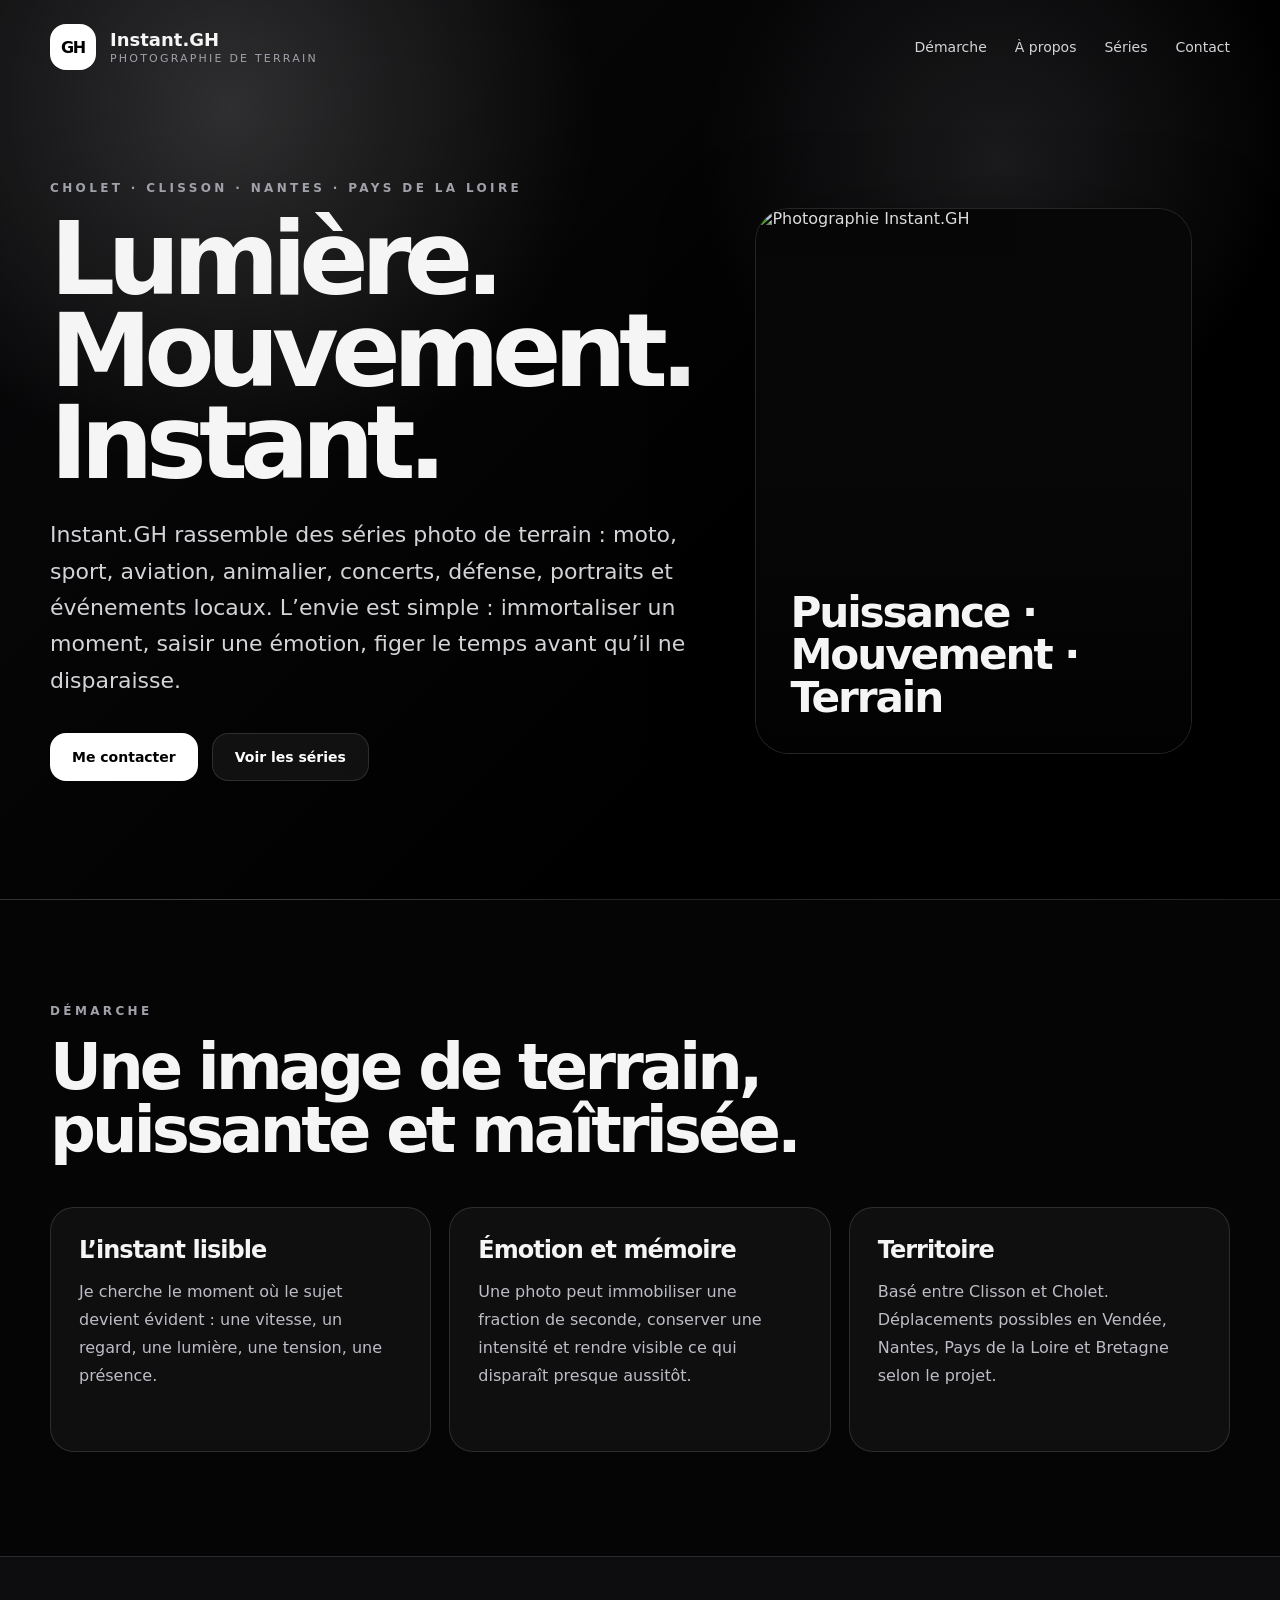
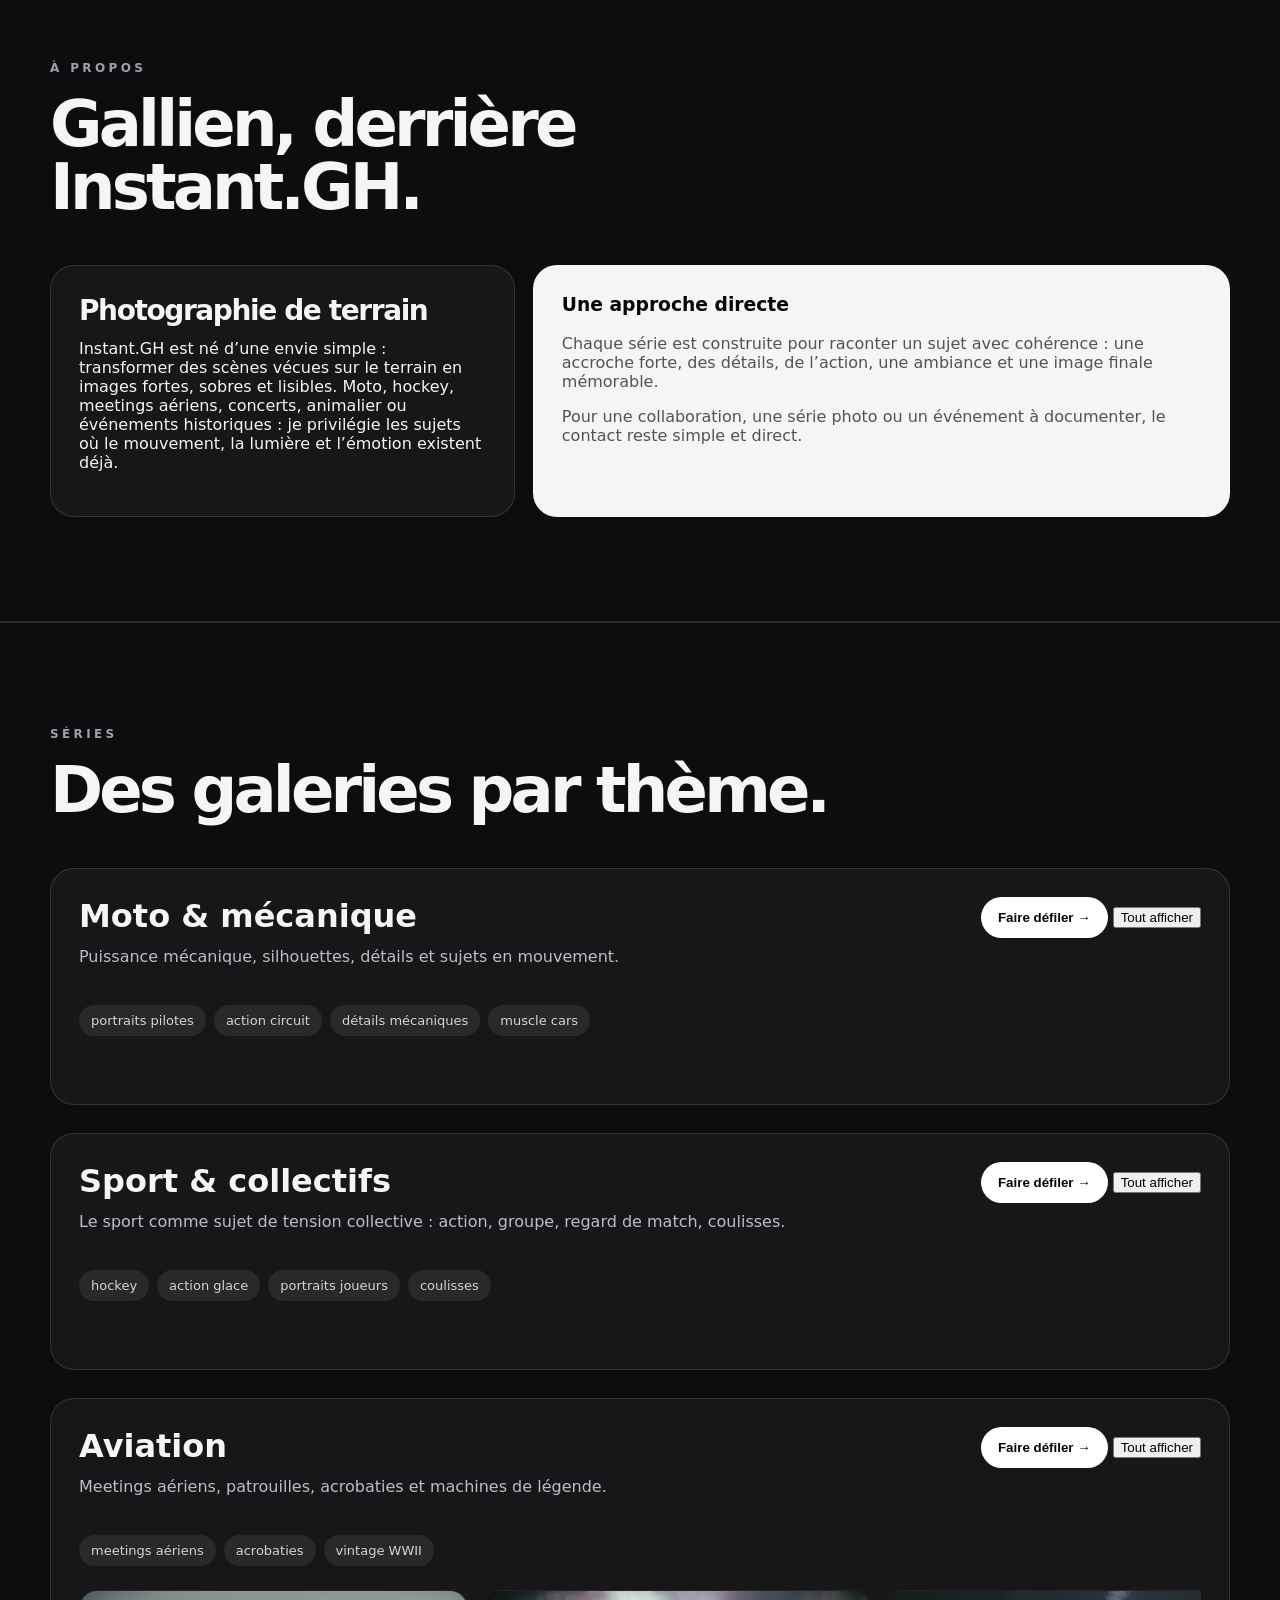
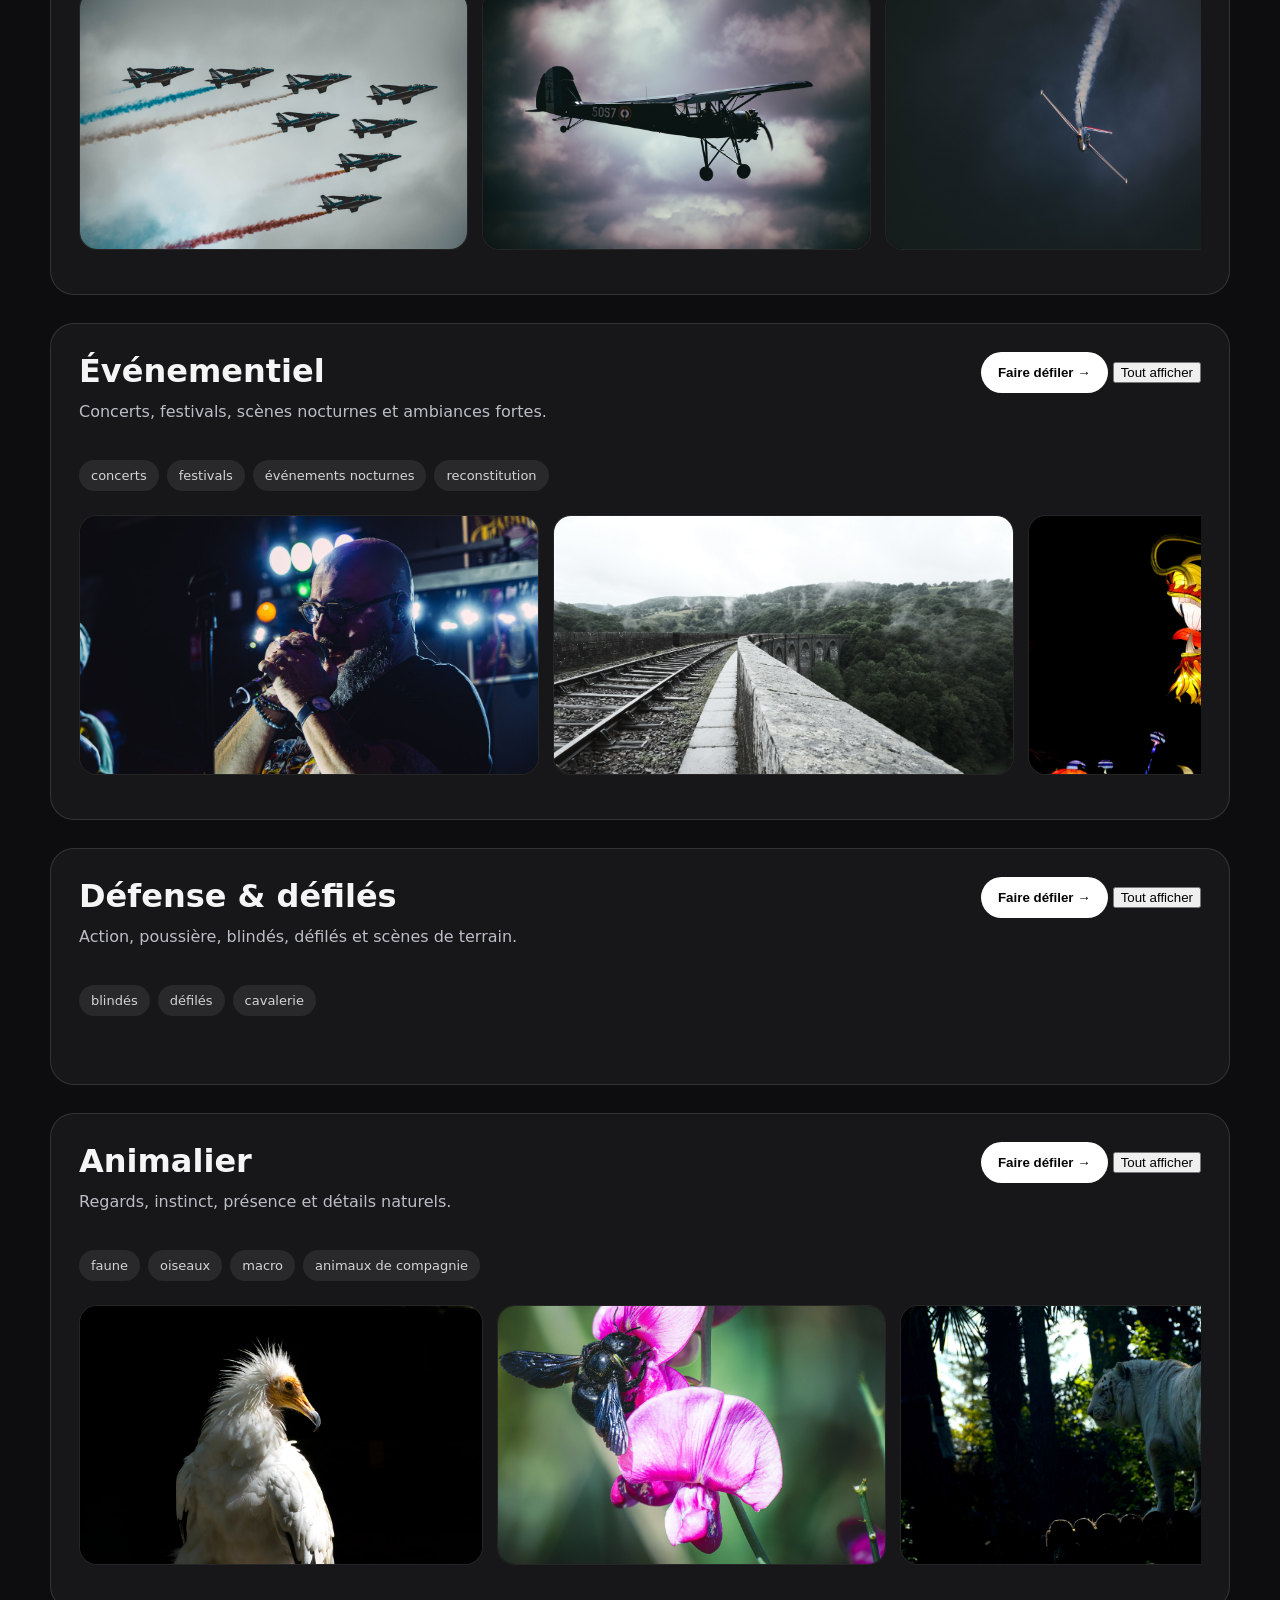
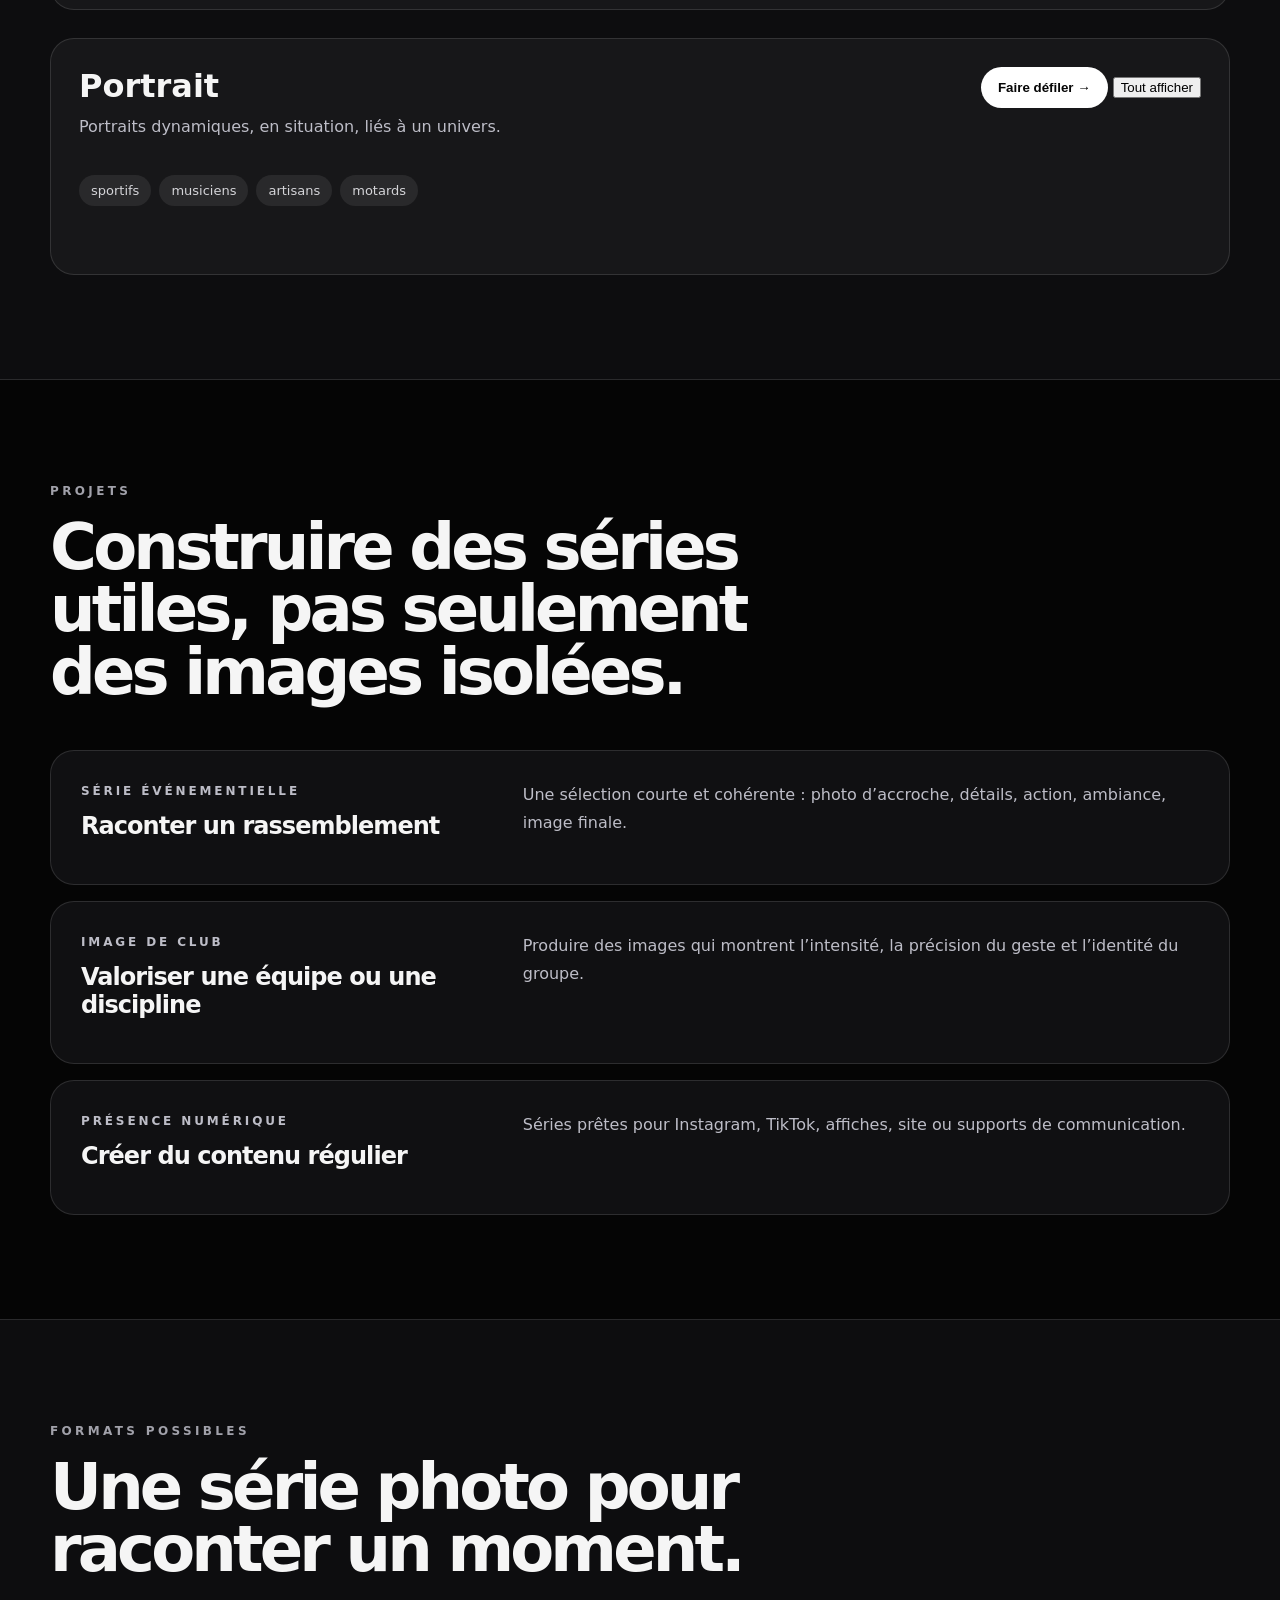
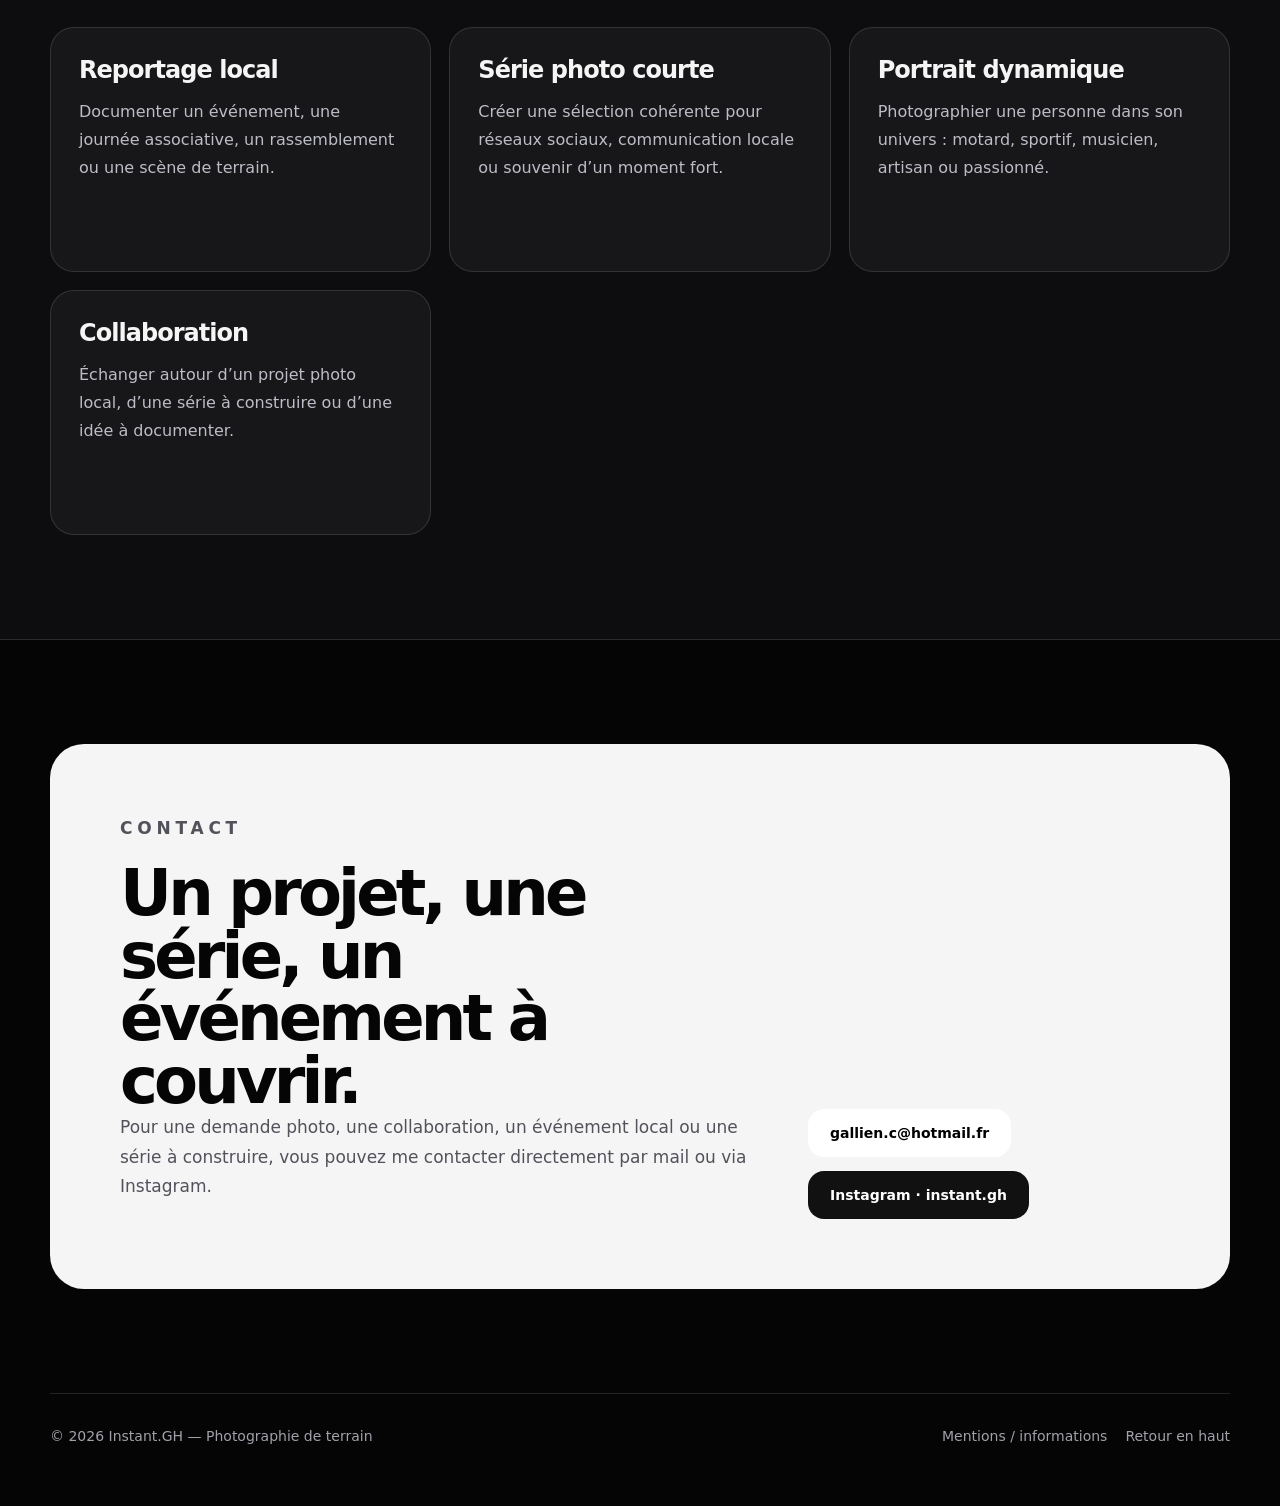
==== commit 1a837bc6: "Remove universe section and add full gallery toggle" ====
--- a/index.html
+++ b/index.html
@@ -21,7 +21,6 @@
         <div class="nav-links" id="main-menu">
           <a href="#demarche">Démarche</a>
           <a href="#apropos">À propos</a>
-          <a href="#univers">Univers</a>
           <a href="#series">Séries</a>
           <a href="#contact">Contact</a>
         </div>
@@ -60,11 +59,6 @@
           <article class="about-card reveal"><strong>Photographie de terrain</strong><p>Instant.GH est né d’une envie simple : transformer des scènes vécues sur le terrain en images fortes, sobres et lisibles. Moto, hockey, meetings aériens, concerts, animalier ou événements historiques : je privilégie les sujets où le mouvement, la lumière et l’émotion existent déjà.</p></article>
           <article class="status-card reveal"><h3>Une approche directe</h3><p>Chaque série est construite pour raconter un sujet avec cohérence : une accroche forte, des détails, de l’action, une ambiance et une image finale mémorable.</p><p>Pour une collaboration, une série photo ou un événement à documenter, le contact reste simple et direct.</p></article>
         </div>
-      </section>
-
-      <section class="section" id="univers">
-        <div class="section-heading reveal"><p class="eyebrow">Univers photo</p><h2>Sept catégories pour une lecture claire.</h2></div>
-        <div class="cards-grid" id="universe-cards"></div>
       </section>
 
       <section class="section dark" id="series">
@@ -114,15 +108,9 @@
 
       const pad = n => String(n).padStart(2, '0');
       const imagePath = (cat, n) => `${cat.id}-${pad(n)}.jpg`;
-      const universeCards = document.getElementById('universe-cards');
       const categoryList = document.getElementById('category-list');
 
-      categories.forEach((cat, index) => {
-        const card = document.createElement('article');
-        card.className = 'universe-card reveal photo-universe';
-        card.innerHTML = `<img src="${cat.cover}" alt="${cat.title} - Instant.GH" onerror="this.remove()" /><div><span>${pad(index + 1)}</span><h3>${cat.title}</h3><p>${cat.tags.join(', ')}</p></div>`;
-        universeCards.appendChild(card);
-
+      categories.forEach(cat => {
         const article = document.createElement('article');
         article.className = 'category-block reveal';
         article.id = cat.id;
@@ -130,14 +118,35 @@
         const coverNumber = Number((cat.cover.match(/-(\d+)\.jpg$/) || [])[1]);
         const order = [coverNumber, ...Array.from({length: cat.count}, (_, i) => i + 1).filter(n => n !== coverNumber && n <= cat.count)].filter(Boolean);
         const imgs = order.map(n => `<img loading="lazy" src="${imagePath(cat, n)}" alt="${cat.title} ${pad(n)} - Instant.GH" onerror="this.remove()" />`).join('');
-        article.innerHTML = `<div class="category-head"><div><h3>${cat.title}</h3><p>${cat.text}</p></div><button class="scroll-gallery-button" type="button">Faire défiler →</button></div><div class="category-meta">${tags}</div><div class="category-gallery horizontal-gallery">${imgs}</div>`;
+        article.innerHTML = `
+          <div class="category-head">
+            <div><h3>${cat.title}</h3><p>${cat.text}</p></div>
+            <div class="gallery-actions">
+              <button class="scroll-gallery-button" type="button">Faire défiler →</button>
+              <button class="toggle-gallery-button" type="button">Tout afficher</button>
+            </div>
+          </div>
+          <div class="category-meta">${tags}</div>
+          <div class="category-gallery horizontal-gallery">${imgs}</div>`;
         categoryList.appendChild(article);
       });
 
       document.querySelectorAll('.scroll-gallery-button').forEach(button => {
         button.addEventListener('click', () => {
-          const gallery = button.closest('.category-block').querySelector('.horizontal-gallery');
+          const block = button.closest('.category-block');
+          const gallery = block.querySelector('.category-gallery');
+          gallery.classList.remove('expanded-gallery');
+          const toggle = block.querySelector('.toggle-gallery-button');
+          toggle.textContent = 'Tout afficher';
           gallery.scrollBy({ left: gallery.clientWidth * 0.85, behavior: 'smooth' });
+        });
+      });
+
+      document.querySelectorAll('.toggle-gallery-button').forEach(button => {
+        button.addEventListener('click', () => {
+          const gallery = button.closest('.category-block').querySelector('.category-gallery');
+          gallery.classList.toggle('expanded-gallery');
+          button.textContent = gallery.classList.contains('expanded-gallery') ? 'Réduire' : 'Tout afficher';
         });
       });
 
--- a/site-upgrades.css
+++ b/site-upgrades.css
@@ -1 +1 @@
-.about-grid{display:grid;grid-template-columns:.8fr 1.2fr;gap:18px;align-items:stretch}.about-card,.status-card,.category-block,.notice-card{padding:28px;border:1px solid var(--line);border-radius:24px;background:rgba(255,255,255,.045)}.about-card strong{display:block;font-size:28px;letter-spacing:-.05em;margin-bottom:12px}.status-card{background:#f5f5f5;color:#050505}.status-card p{color:#52525b}.category-list{display:grid;gap:28px}.category-block h3{font-size:32px;margin-bottom:8px}.category-block>p{max-width:860px;color:#bdbdc7;line-height:1.75}.category-meta{display:flex;flex-wrap:wrap;gap:8px;margin:18px 0 22px}.category-meta span{padding:8px 12px;border-radius:999px;background:rgba(255,255,255,.08);color:#d4d4d8;font-size:13px}.category-gallery{display:grid;grid-template-columns:repeat(4,1fr);gap:12px}.category-gallery img{width:100%;height:100%;aspect-ratio:4/3;object-fit:contain;background:#070707;border:1px solid var(--line);border-radius:18px;display:block}.category-gallery.featured img:first-child{grid-column:span 2;grid-row:span 2}.workflow-note{margin-top:28px;padding:22px;border-left:3px solid #f5f5f5;background:rgba(255,255,255,.05);border-radius:16px;color:#d4d4d8;line-height:1.7}.legal-page{width:min(920px,calc(100% - 32px));margin:0 auto;padding:70px 0}.legal-page h1{font-size:clamp(42px,6vw,76px)}.legal-page section{margin-top:36px;padding-top:28px;border-top:1px solid var(--line)}.legal-page p,.legal-page li{color:#d4d4d8;line-height:1.75}.footer-links{display:flex;gap:18px;flex-wrap:wrap}@media(max-width:860px){.about-grid,.category-gallery,.category-gallery.featured img:first-child{display:grid;grid-template-columns:1fr;grid-column:auto;grid-row:auto}.category-block h3{font-size:28px}}+.about-grid{display:grid;grid-template-columns:.8fr 1.2fr;gap:18px;align-items:stretch}.about-card,.status-card,.category-block,.notice-card{padding:28px;border:1px solid var(--line);border-radius:24px;background:rgba(255,255,255,.045)}.about-card strong{display:block;font-size:28px;letter-spacing:-.05em;margin-bottom:12px}.status-card{background:#f5f5f5;color:#050505}.status-card p{color:#52525b}.category-list{display:grid;gap:28px}.category-block h3{font-size:32px;margin-bottom:8px}.category-block p{max-width:860px;color:#bdbdc7;line-height:1.75}.category-head{display:flex;align-items:flex-start;justify-content:space-between;gap:18px}.scroll-gallery-button{flex:0 0 auto;padding:12px 16px;border:1px solid var(--line);border-radius:999px;background:#fff;color:#050505;font-weight:800;cursor:pointer}.category-meta{display:flex;flex-wrap:wrap;gap:8px;margin:18px 0 22px}.category-meta span{padding:8px 12px;border-radius:999px;background:rgba(255,255,255,.08);color:#d4d4d8;font-size:13px}.category-gallery{display:grid;grid-template-columns:repeat(4,1fr);gap:12px}.category-gallery img{width:100%;height:100%;aspect-ratio:4/3;object-fit:contain;background:#070707;border:1px solid var(--line);border-radius:18px;display:block}.horizontal-gallery{display:flex;gap:14px;overflow-x:auto;overflow-y:hidden;scroll-snap-type:x mandatory;padding:2px 0 16px;-webkit-overflow-scrolling:touch}.horizontal-gallery img{flex:0 0 min(360px,82vw);height:260px;aspect-ratio:auto;object-fit:contain;scroll-snap-align:start}.horizontal-gallery::-webkit-scrollbar{height:8px}.horizontal-gallery::-webkit-scrollbar-thumb{background:rgba(255,255,255,.22);border-radius:999px}.photo-card-main{background:#070707}.photo-card-main .photo-fill{object-fit:contain;object-position:center;background:#070707;opacity:.92;transition:opacity .25s ease}.photo-card-main .photo-overlay{background:linear-gradient(to top,rgba(0,0,0,.7),rgba(0,0,0,.05),rgba(0,0,0,.02));pointer-events:none}.photo-card-main .photo-overlay strong{font-size:clamp(26px,3.3vw,44px)}.workflow-note{margin-top:28px;padding:22px;border-left:3px solid #f5f5f5;background:rgba(255,255,255,.05);border-radius:16px;color:#d4d4d8;line-height:1.7}.legal-page{width:min(920px,calc(100% - 32px));margin:0 auto;padding:70px 0}.legal-page h1{font-size:clamp(42px,6vw,76px)}.legal-page section{margin-top:36px;padding-top:28px;border-top:1px solid var(--line)}.legal-page p,.legal-page li{color:#d4d4d8;line-height:1.75}.footer-links{display:flex;gap:18px;flex-wrap:wrap}@media(max-width:860px){.about-grid{grid-template-columns:1fr}.category-head{display:block}.scroll-gallery-button{margin-top:14px;width:100%}.category-block{padding:22px}.category-block h3{font-size:28px}.horizontal-gallery img{flex-basis:86vw;height:230px}.photo-card-main{aspect-ratio:4/5}.photo-card-main .photo-overlay strong{font-size:34px}.hero{gap:36px}}
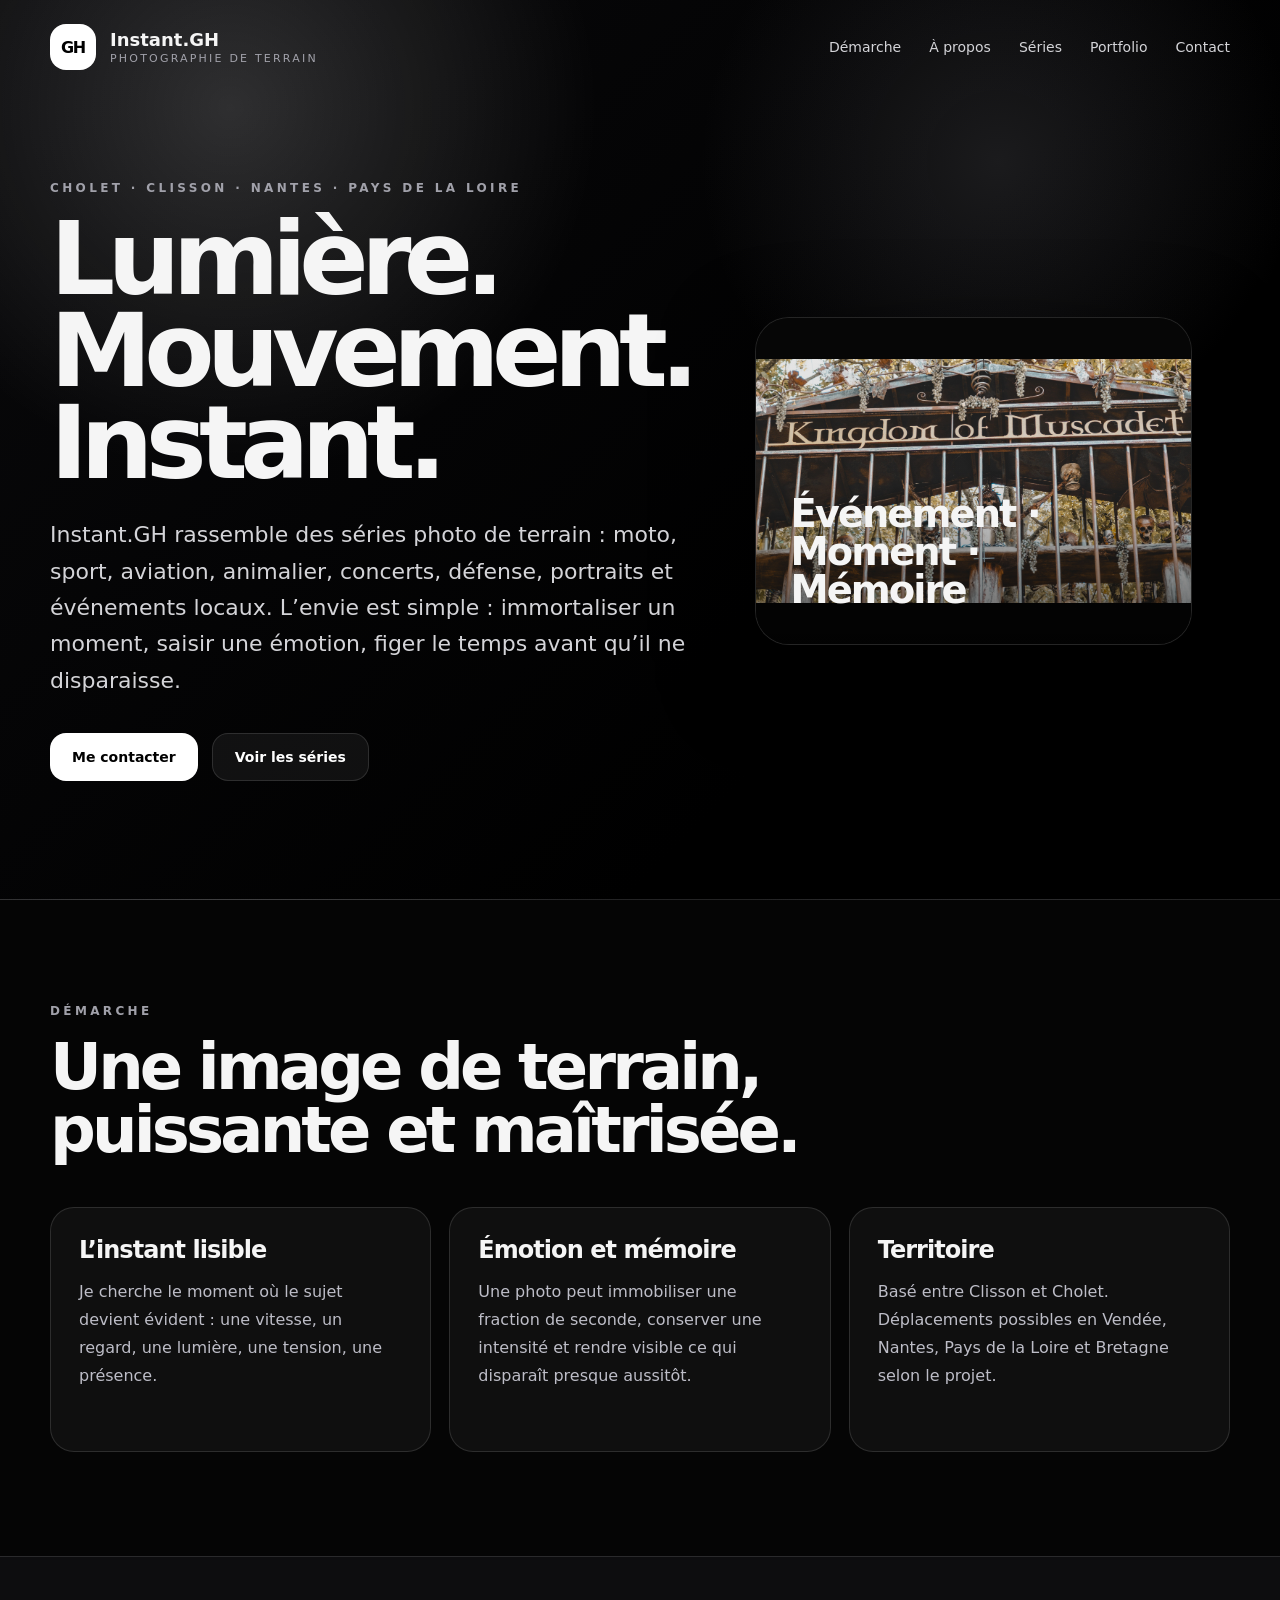
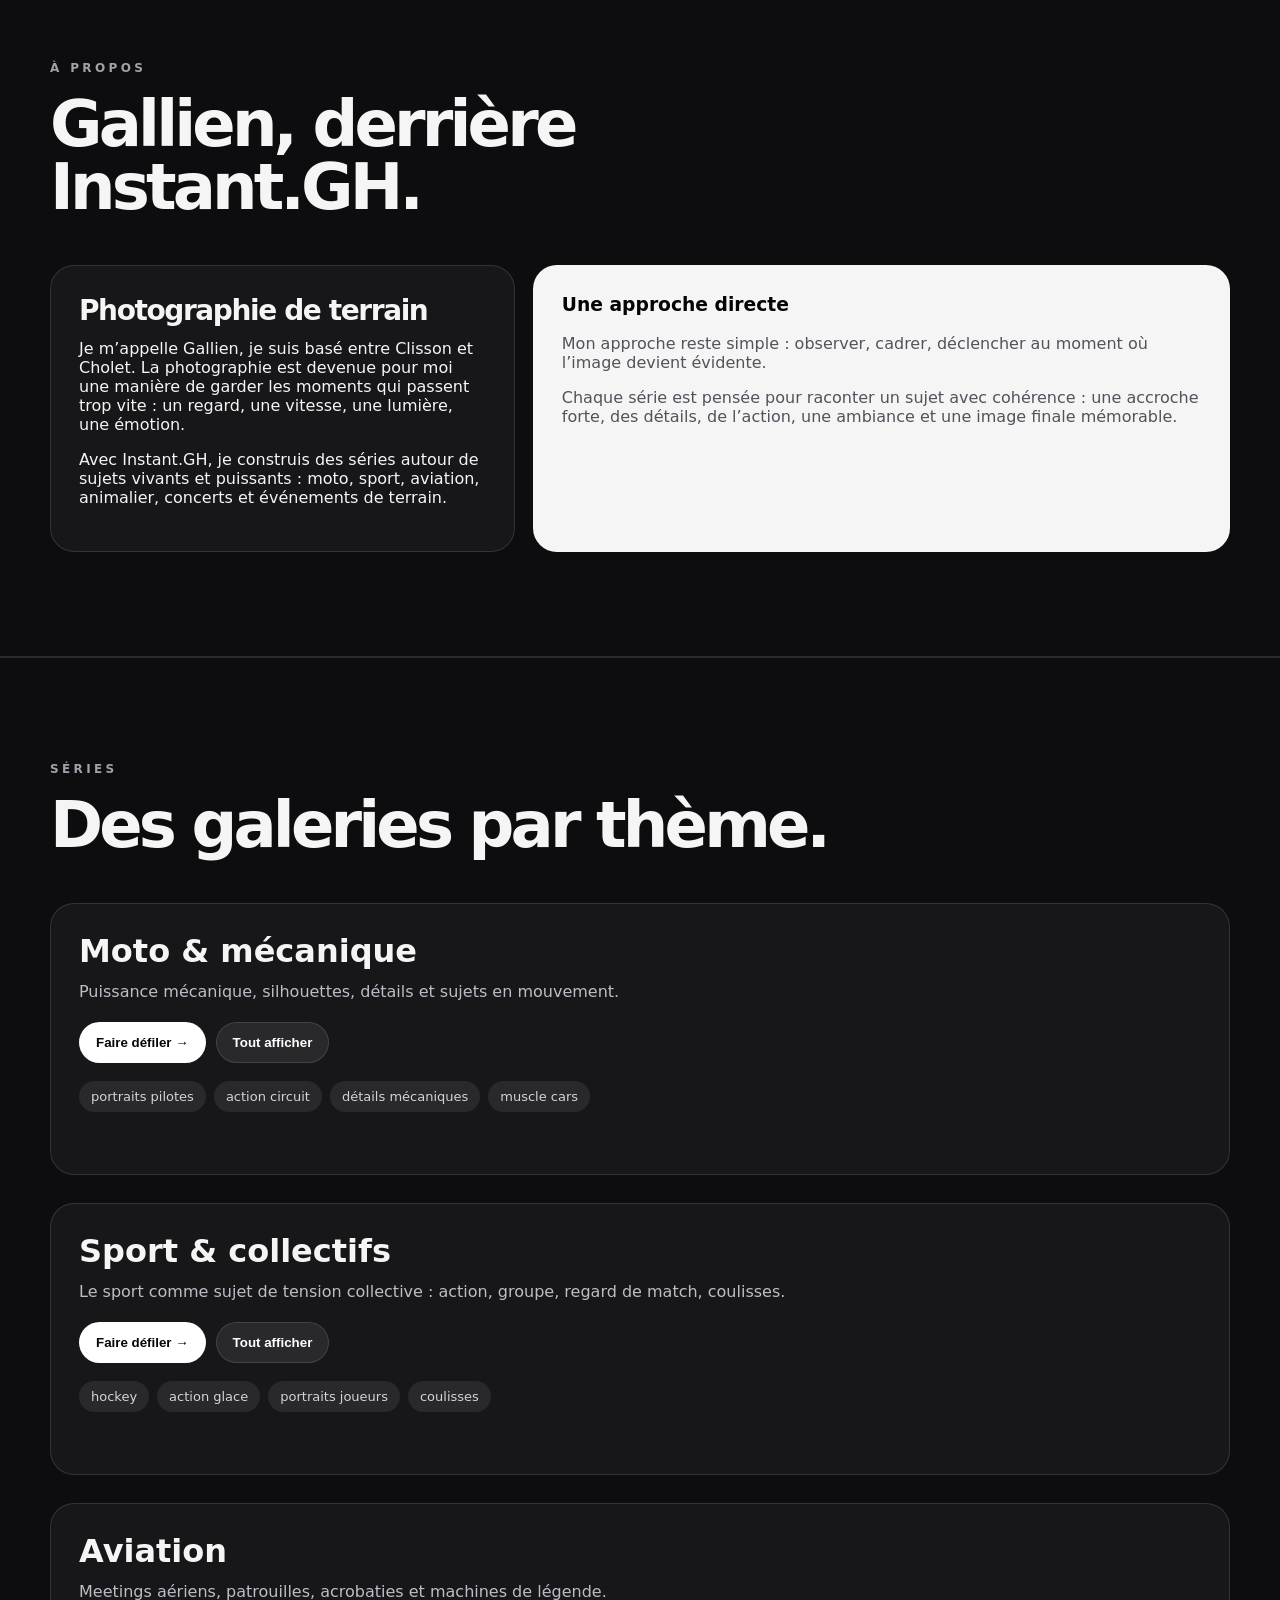
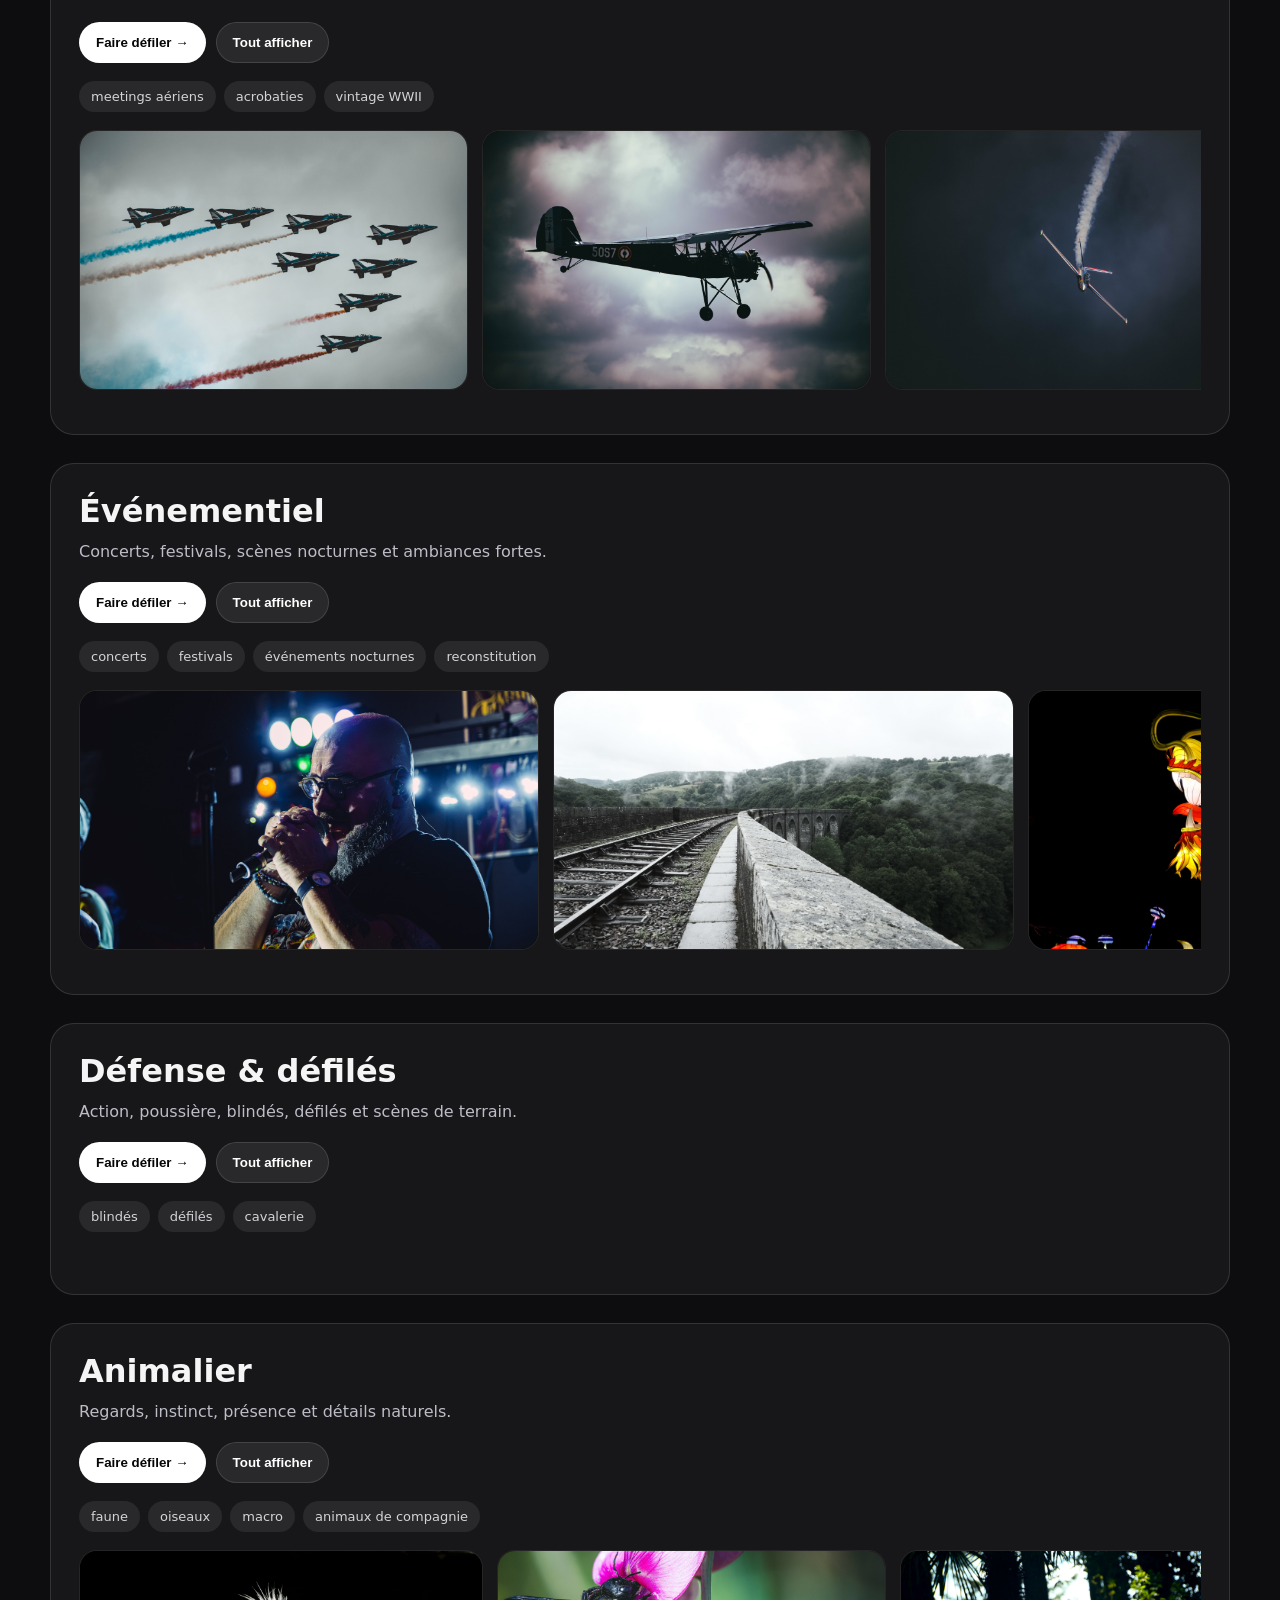
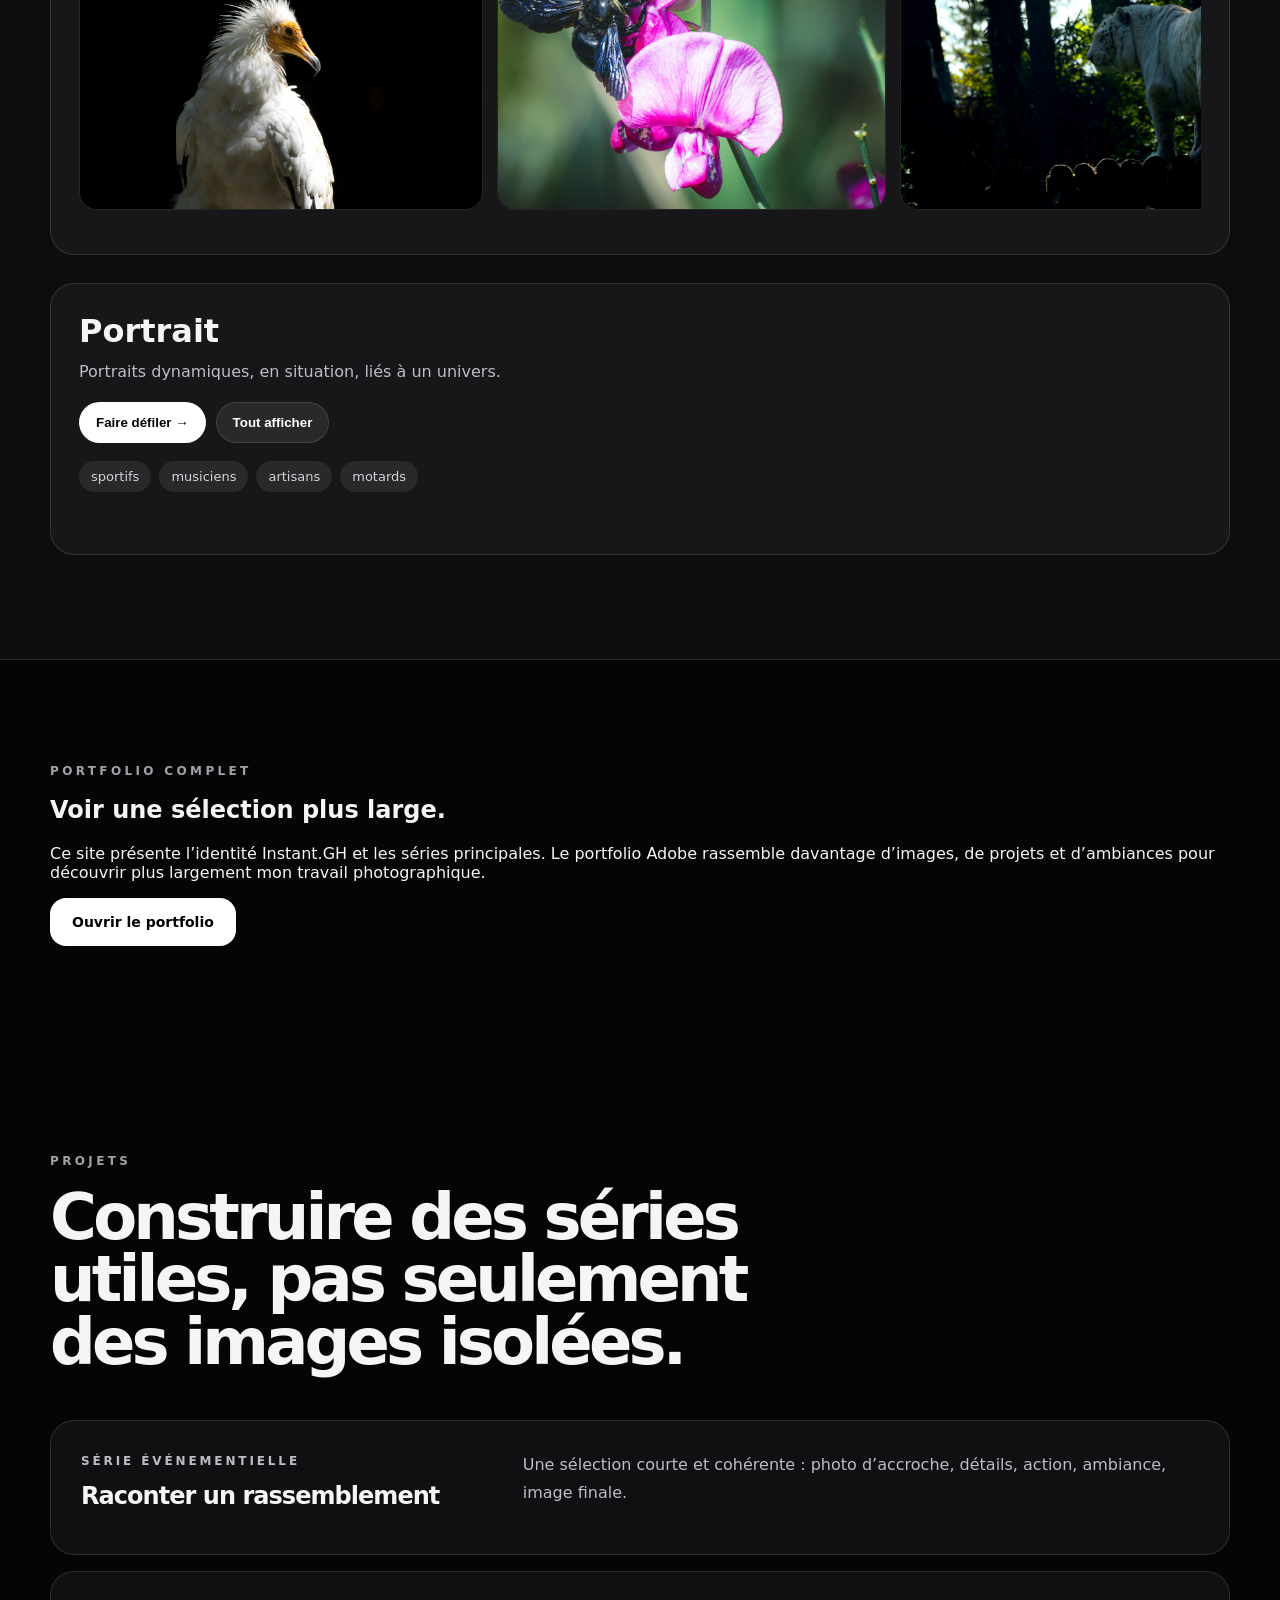
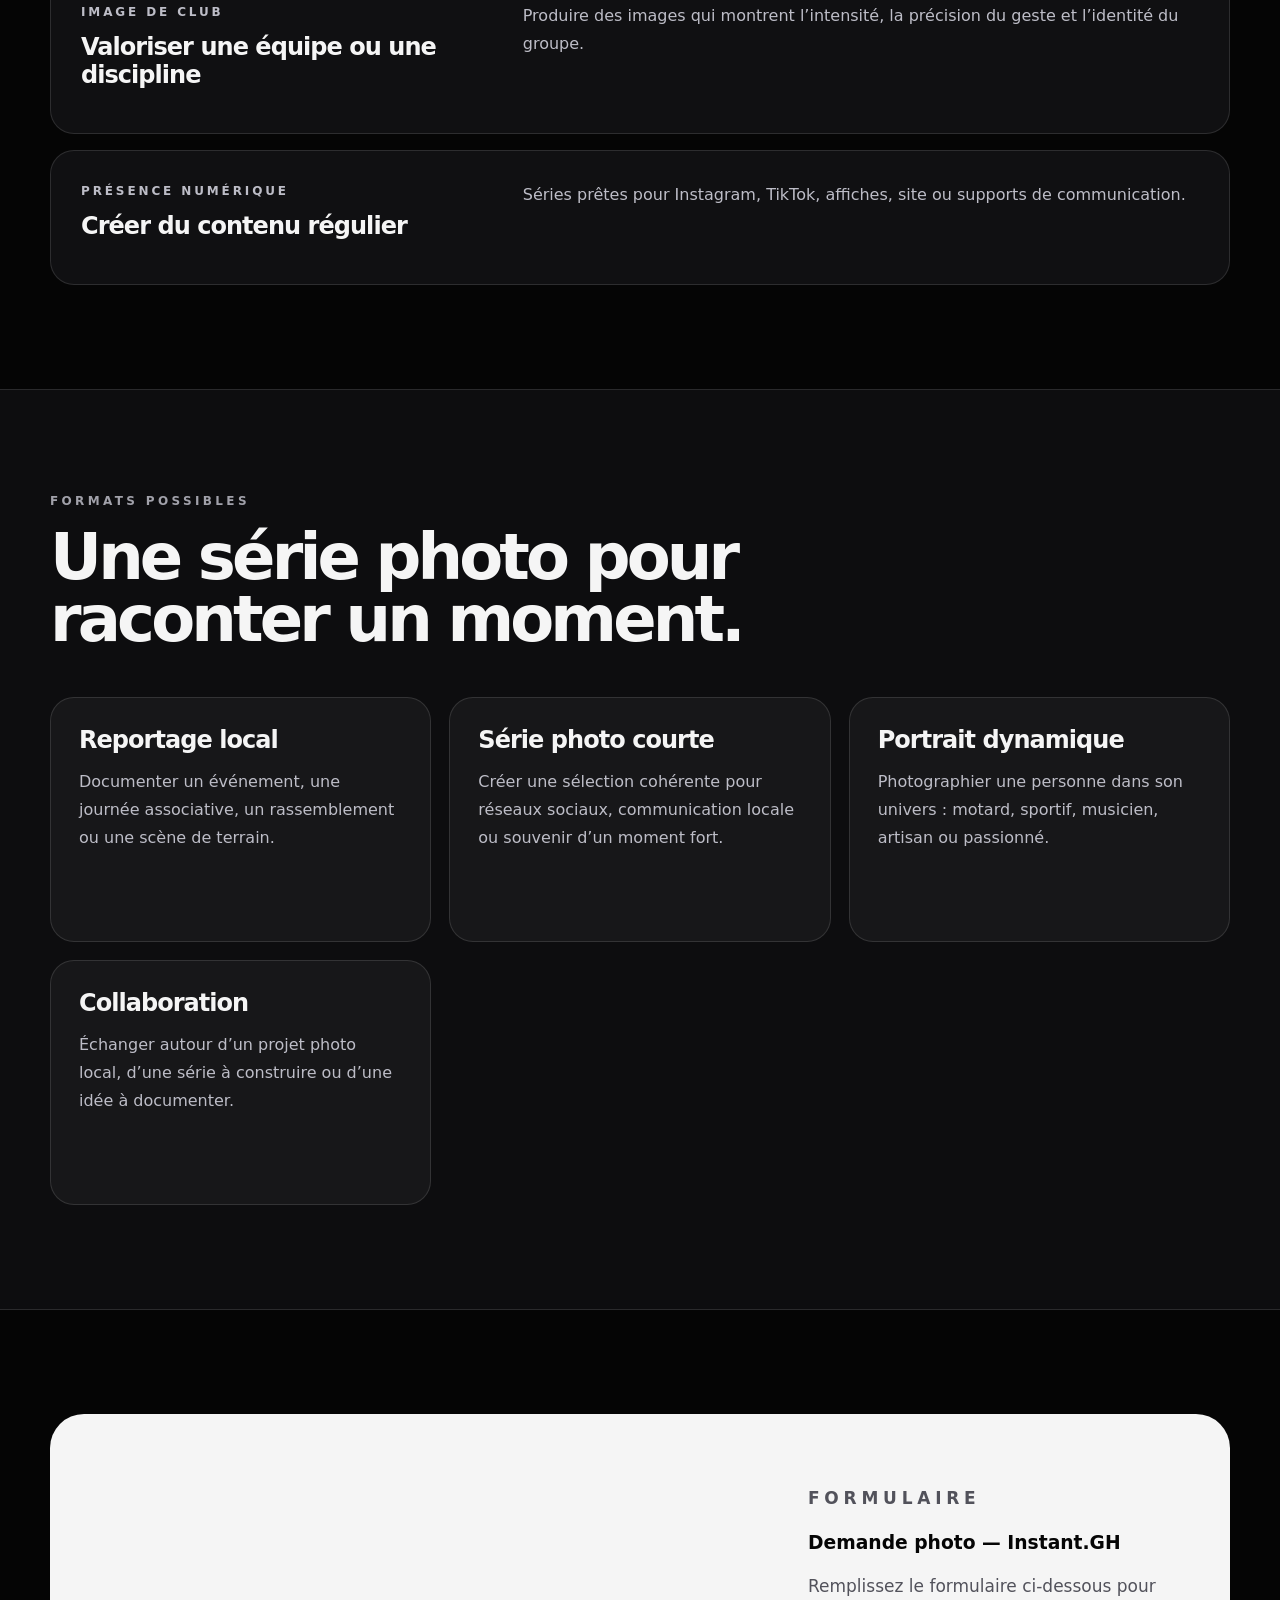
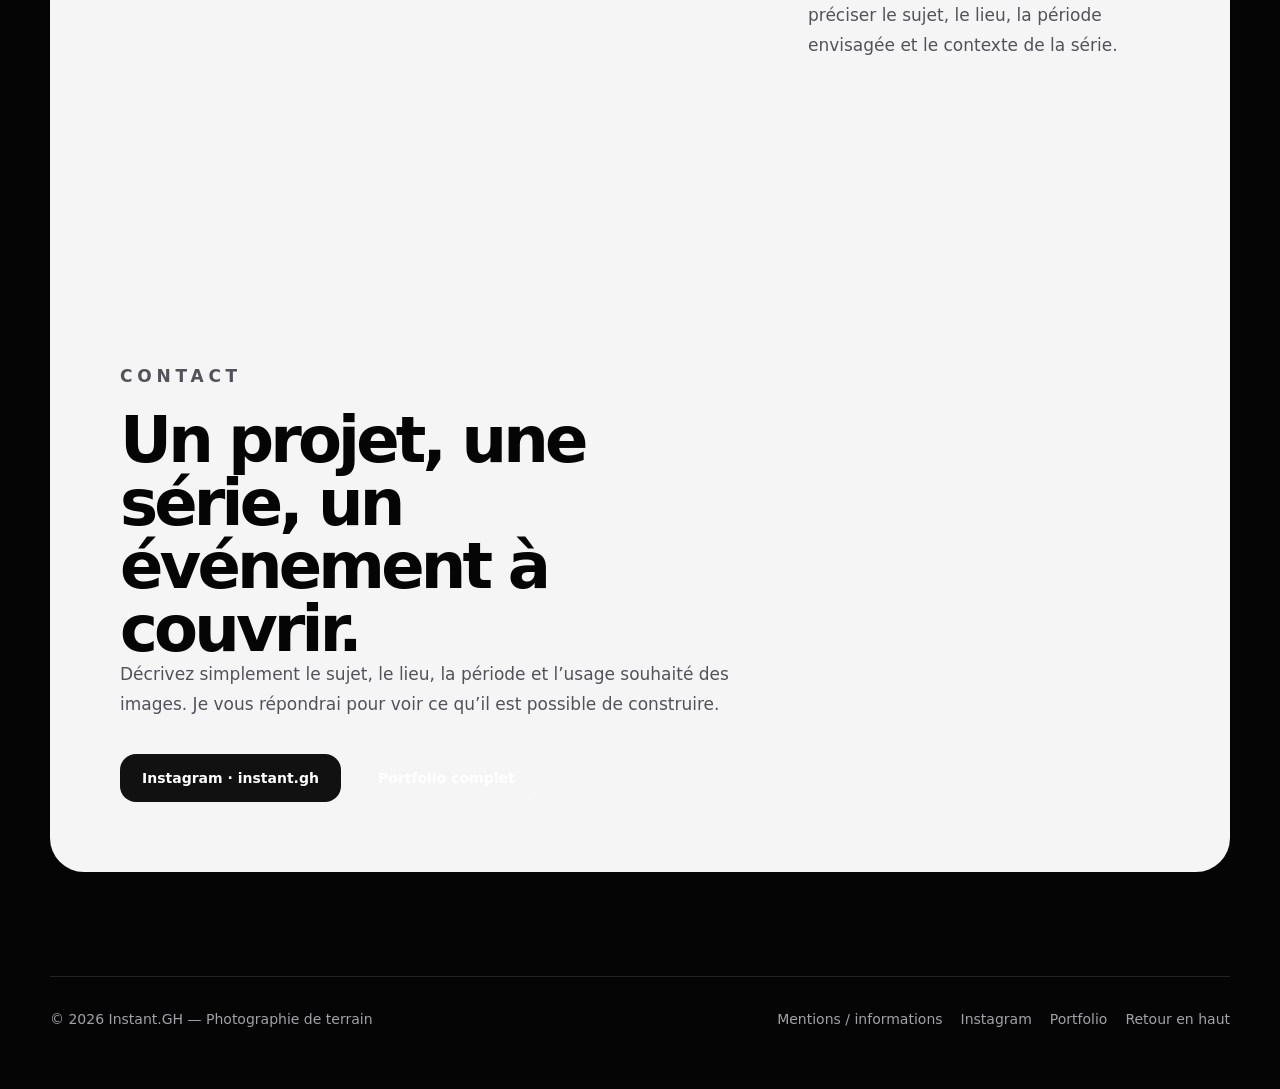
==== commit 574d2faf: "Update index.html" ====
--- a/index.html
+++ b/index.html
@@ -9,6 +9,7 @@
     <link rel="stylesheet" href="styles.css" />
     <link rel="stylesheet" href="photo-fixes.css" />
     <link rel="stylesheet" href="site-upgrades.css" />
+    <link rel="stylesheet" href="contact-form.css" />
   </head>
   <body>
     <header class="site-header" id="accueil">
@@ -22,6 +23,7 @@
           <a href="#demarche">Démarche</a>
           <a href="#apropos">À propos</a>
           <a href="#series">Séries</a>
+          <a href="#portfolio">Portfolio</a>
           <a href="#contact">Contact</a>
         </div>
       </nav>
@@ -37,7 +39,7 @@
           </div>
         </div>
         <div class="hero-card reveal photo-card-main">
-          <img id="hero-carousel-image" src="moto-mecanique-14.jpg" alt="Photographie Instant.GH" class="photo-fill" />
+          <img id="hero-carousel-image" src="moto-mecanique-14.jpg" alt="Photographie de terrain Instant.GH" class="photo-fill" />
           <div class="photo-overlay"><strong id="hero-carousel-title">Puissance · Mouvement · Terrain</strong></div>
         </div>
       </section>
@@ -56,14 +58,25 @@
       <section class="section dark" id="apropos">
         <div class="section-heading reveal"><p class="eyebrow">À propos</p><h2>Gallien, derrière Instant.GH.</h2></div>
         <div class="about-grid">
-          <article class="about-card reveal"><strong>Photographie de terrain</strong><p>Instant.GH est né d’une envie simple : transformer des scènes vécues sur le terrain en images fortes, sobres et lisibles. Moto, hockey, meetings aériens, concerts, animalier ou événements historiques : je privilégie les sujets où le mouvement, la lumière et l’émotion existent déjà.</p></article>
-          <article class="status-card reveal"><h3>Une approche directe</h3><p>Chaque série est construite pour raconter un sujet avec cohérence : une accroche forte, des détails, de l’action, une ambiance et une image finale mémorable.</p><p>Pour une collaboration, une série photo ou un événement à documenter, le contact reste simple et direct.</p></article>
+          <article class="about-card reveal"><strong>Photographie de terrain</strong><p>Je m’appelle Gallien, je suis basé entre Clisson et Cholet. La photographie est devenue pour moi une manière de garder les moments qui passent trop vite : un regard, une vitesse, une lumière, une émotion.</p><p>Avec Instant.GH, je construis des séries autour de sujets vivants et puissants : moto, sport, aviation, animalier, concerts et événements de terrain.</p></article>
+          <article class="status-card reveal"><h3>Une approche directe</h3><p>Mon approche reste simple : observer, cadrer, déclencher au moment où l’image devient évidente.</p><p>Chaque série est pensée pour raconter un sujet avec cohérence : une accroche forte, des détails, de l’action, une ambiance et une image finale mémorable.</p></article>
         </div>
       </section>
 
       <section class="section dark" id="series">
         <div class="section-heading reveal"><p class="eyebrow">Séries</p><h2>Des galeries par thème.</h2></div>
         <div class="category-list" id="category-list"></div>
+      </section>
+
+      <section class="section" id="portfolio">
+        <div class="portfolio-card reveal">
+          <div>
+            <p class="eyebrow">Portfolio complet</p>
+            <h2>Voir une sélection plus large.</h2>
+            <p>Ce site présente l’identité Instant.GH et les séries principales. Le portfolio Adobe rassemble davantage d’images, de projets et d’ambiances pour découvrir plus largement mon travail photographique.</p>
+          </div>
+          <a class="button primary" href="https://gallienc.myportfolio.com/" target="_blank" rel="noreferrer">Ouvrir le portfolio</a>
+        </div>
       </section>
 
       <section class="section" id="projets">
@@ -87,24 +100,59 @@
 
       <section class="contact-section" id="contact">
         <div class="contact-card reveal">
-          <div><p class="eyebrow">Contact</p><h2>Un projet, une série, un événement à couvrir.</h2><p>Pour une demande photo, une collaboration, un événement local ou une série à construire, vous pouvez me contacter directement par mail ou via Instagram.</p></div>
-          <div class="contact-actions"><a class="button primary" href="mailto:gallien.c@hotmail.fr">gallien.c@hotmail.fr</a><a class="button dark-button" href="https://www.instagram.com/instant.gh" target="_blank" rel="noreferrer">Instagram · instant.gh</a></div>
-        </div>
+          <div>
+            <p class="eyebrow">Contact</p>
+            <h2>Un projet, une série, un événement à couvrir.</h2>
+            <p>Décrivez simplement le sujet, le lieu, la période et l’usage souhaité des images. Je vous répondrai pour voir ce qu’il est possible de construire.</p>
+            <div class="contact-actions contact-socials">
+              <a class="button dark-button" href="https://www.instagram.com/instant.gh/" target="_blank" rel="noreferrer">Instagram · instant.gh</a>
+              <a class="button ghost light-ghost" href="https://gallienc.myportfolio.com/" target="_blank" rel="noreferrer">Portfolio complet</a>
+            </div>
+          </div>
+<div class="tally-embed-card">
+  <p class="eyebrow">Formulaire</p>
+  <h3>Demande photo — Instant.GH</h3>
+  <p>
+    Remplissez le formulaire ci-dessous pour préciser le sujet, le lieu,
+    la période envisagée et le contexte de la série.
+  </p>
+
+  <iframe
+    src="https://tally.so/embed/dW826V?alignLeft=1&hideTitle=1&transparentBackground=1&dynamicHeight=1"
+    width="100%"
+    height="720"
+    frameborder="0"
+    marginheight="0"
+    marginwidth="0"
+    title="Demande photo — Instant.GH">
+  </iframe>
+</div>
       </section>
     </main>
 
-    <footer class="footer"><p>© <span id="year"></span> Instant.GH — Photographie de terrain</p><div class="footer-links"><a href="mentions.html">Mentions / informations</a><a href="#accueil">Retour en haut</a></div></footer>
+    <footer class="footer"><p>© <span id="year"></span> Instant.GH — Photographie de terrain</p><div class="footer-links"><a href="mentions.html">Mentions / informations</a><a href="https://www.instagram.com/instant.gh/" target="_blank" rel="noreferrer">Instagram</a><a href="https://gallienc.myportfolio.com/" target="_blank" rel="noreferrer">Portfolio</a><a href="#accueil">Retour en haut</a></div></footer>
 
     <script>
+      const range = (max, excludes = []) => Array.from({length: max}, (_, i) => i + 1).filter(n => !excludes.includes(n));
       const categories = [
-        {id:'moto-mecanique', title:'Moto & mécanique', cover:'moto-mecanique-14.jpg', count:24, text:'Puissance mécanique, silhouettes, détails et sujets en mouvement.', tags:['portraits pilotes','action circuit','détails mécaniques','muscle cars']},
-        {id:'sport-collectifs', title:'Sport & collectifs', cover:'sport-collectifs-08.jpg', count:8, text:'Le sport comme sujet de tension collective : action, groupe, regard de match, coulisses.', tags:['hockey','action glace','portraits joueurs','coulisses']},
-        {id:'aviation', title:'Aviation', cover:'aviation-01.jpg', count:9, text:'Meetings aériens, patrouilles, acrobaties et machines de légende.', tags:['meetings aériens','acrobaties','vintage WWII']},
-        {id:'evenementiel', title:'Événementiel', cover:'evenementiel-24.jpg', count:24, text:'Concerts, festivals, scènes nocturnes et ambiances fortes.', tags:['concerts','festivals','événements nocturnes','reconstitution']},
-        {id:'defense-defiles', title:'Défense & défilés', cover:'defense-defiles-01.jpg', count:8, text:'Action, poussière, blindés, défilés et scènes de terrain.', tags:['blindés','défilés','cavalerie']},
-        {id:'animalier', title:'Animalier', cover:'animalier-01.jpg', count:11, text:'Regards, instinct, présence et détails naturels.', tags:['faune','oiseaux','macro','animaux de compagnie']},
-        {id:'portrait', title:'Portrait', cover:'portrait-11.jpg', count:11, text:'Portraits dynamiques, en situation, liés à un univers.', tags:['sportifs','musiciens','artisans','motards']}
+        {id:'moto-mecanique', title:'Moto & mécanique', cover:'moto-mecanique-14.jpg', images:range(28,[3]), text:'Puissance mécanique, silhouettes, détails et sujets en mouvement.', tags:['portraits pilotes','action circuit','détails mécaniques','muscle cars']},
+        {id:'sport-collectifs', title:'Sport & collectifs', cover:'sport-collectifs-08.jpg', images:range(8), text:'Le sport comme sujet de tension collective : action, groupe, regard de match, coulisses.', tags:['hockey','action glace','portraits joueurs','coulisses']},
+        {id:'aviation', title:'Aviation', cover:'aviation-01.jpg', images:range(9), text:'Meetings aériens, patrouilles, acrobaties et machines de légende.', tags:['meetings aériens','acrobaties','vintage WWII']},
+        {id:'evenementiel', title:'Événementiel', cover:'evenementiel-24.jpg', images:range(24,[9]), text:'Concerts, festivals, scènes nocturnes et ambiances fortes.', tags:['concerts','festivals','événements nocturnes','reconstitution']},
+        {id:'defense-defiles', title:'Défense & défilés', cover:'defense-defiles-01.jpg', images:range(8,[3]), text:'Action, poussière, blindés, défilés et scènes de terrain.', tags:['blindés','défilés','cavalerie']},
+        {id:'animalier', title:'Animalier', cover:'animalier-01.jpg', images:range(11), text:'Regards, instinct, présence et détails naturels.', tags:['faune','oiseaux','macro','animaux de compagnie']},
+        {id:'portrait', title:'Portrait', cover:'portrait-11.jpg', images:range(11), text:'Portraits dynamiques, en situation, liés à un univers.', tags:['sportifs','musiciens','artisans','motards']}
       ];
+
+      const altTexts = {
+        'moto-mecanique':'Moto et mécanique, mouvement et détails, photographie Instant.GH en Pays de la Loire',
+        'sport-collectifs':'Sport collectif et hockey, action et ambiance de groupe, photographie Instant.GH',
+        'aviation':'Aviation et meeting aérien, appareil en vol, photographie Instant.GH',
+        'evenementiel':'Événement local, scène ou ambiance nocturne, photographie Instant.GH',
+        'defense-defiles':'Défense, défilé ou blindé en action, photographie Instant.GH',
+        'animalier':'Portrait animalier, regard et présence naturelle, photographie Instant.GH',
+        'portrait':'Portrait en situation, lumière et présence, photographie Instant.GH'
+      };
 
       const pad = n => String(n).padStart(2, '0');
       const imagePath = (cat, n) => `${cat.id}-${pad(n)}.jpg`;
@@ -116,8 +164,8 @@
         article.id = cat.id;
         const tags = cat.tags.map(t => `<span>${t}</span>`).join('');
         const coverNumber = Number((cat.cover.match(/-(\d+)\.jpg$/) || [])[1]);
-        const order = [coverNumber, ...Array.from({length: cat.count}, (_, i) => i + 1).filter(n => n !== coverNumber && n <= cat.count)].filter(Boolean);
-        const imgs = order.map(n => `<img loading="lazy" src="${imagePath(cat, n)}" alt="${cat.title} ${pad(n)} - Instant.GH" onerror="this.remove()" />`).join('');
+        const orderedImages = [coverNumber, ...cat.images.filter(n => n !== coverNumber)].filter(Boolean);
+        const imgs = orderedImages.map(n => `<img loading="lazy" src="${imagePath(cat, n)}" alt="${altTexts[cat.id]} ${pad(n)}" onerror="this.remove()" />`).join('');
         article.innerHTML = `
           <div class="category-head">
             <div><h3>${cat.title}</h3><p>${cat.text}</p></div>
@@ -152,25 +200,68 @@
 
       const heroImages = [
         ['moto-mecanique-14.jpg', 'Puissance · Mouvement · Terrain'],
+        ['moto-mecanique-01.jpg', 'Vitesse · Route · Instinct'],
+        ['moto-mecanique-02.jpg', 'Machine · Détail · Présence'],
+        ['moto-mecanique-04.jpg', 'Mécanique · Ligne · Caractère'],
+        ['moto-mecanique-08.jpg', 'Pilote · Mouvement · Lumière'],
+        ['moto-mecanique-15.jpg', 'Route · Puissance · Instant'],
         ['aviation-01.jpg', 'Précision · Ciel · Vitesse'],
+        ['aviation-02.jpg', 'Altitude · Formation · Maîtrise'],
+        ['aviation-04.jpg', 'Ciel · Trajectoire · Puissance'],
+        ['aviation-08.jpg', 'Patrouille · Fumée · Précision'],
         ['animalier-01.jpg', 'Regard · Instinct · Présence'],
+        ['animalier-02.jpg', 'Nature · Détail · Silence'],
+        ['animalier-05.jpg', 'Faune · Lumière · Instant'],
+        ['animalier-10.jpg', 'Présence · Regard · Nature'],
         ['defense-defiles-01.jpg', 'Action · Poussière · Terrain'],
+        ['defense-defiles-04.jpg', 'Blindé · Force · Mouvement'],
+        ['defense-defiles-08.jpg', 'Défilé · Ligne · Présence'],
         ['sport-collectifs-08.jpg', 'Collectif · Tension · Geste'],
+        ['sport-collectifs-01.jpg', 'Équipe · Glace · Intensité'],
+        ['sport-collectifs-05.jpg', 'Sport · Mouvement · Effort'],
         ['evenementiel-24.jpg', 'Lumière · Scène · Émotion'],
-        ['portrait-11.jpg', 'Portrait · Présence · Instant']
+        ['evenementiel-01.jpg', 'Scène · Nuit · Ambiance'],
+        ['evenementiel-04.jpg', 'Concert · Énergie · Lumière'],
+        ['evenementiel-12.jpg', 'Événement · Moment · Mémoire'],
+        ['evenementiel-21.jpg', 'Ambiance · Nuit · Présence'],
+        ['portrait-11.jpg', 'Portrait · Présence · Instant'],
+        ['portrait-01.jpg', 'Regard · Lumière · Humain'],
+        ['portrait-07.jpg', 'Portrait · Geste · Caractère'],
+        ['portrait-10.jpg', 'Visage · Silence · Instant']
       ];
+
+      const shuffle = array => {
+        const copy = [...array];
+        for (let i = copy.length - 1; i > 0; i--) {
+          const j = Math.floor(Math.random() * (i + 1));
+          [copy[i], copy[j]] = [copy[j], copy[i]];
+        }
+        return copy;
+      };
+
+      let heroSequence = shuffle(heroImages);
       let heroIndex = 0;
       const heroImg = document.getElementById('hero-carousel-image');
       const heroTitle = document.getElementById('hero-carousel-title');
+
+      const preloadHero = src => { const image = new Image(); image.src = src; };
+      const applyHero = ([src, title], immediate = false) => {
+        if (immediate) { heroImg.src = src; heroTitle.textContent = title; preloadHero(heroSequence[(heroIndex + 1) % heroSequence.length][0]); return; }
+        heroImg.classList.add('is-changing'); heroTitle.classList.add('is-changing');
+        setTimeout(() => { heroImg.src = src; heroTitle.textContent = title; preloadHero(heroSequence[(heroIndex + 1) % heroSequence.length][0]); }, 420);
+        setTimeout(() => { heroImg.classList.remove('is-changing'); heroTitle.classList.remove('is-changing'); }, 620);
+      };
+      heroImg.onerror = () => {
+        heroIndex += 1;
+        if (heroIndex >= heroSequence.length) { heroSequence = shuffle(heroImages); heroIndex = 0; }
+        applyHero(heroSequence[heroIndex], true);
+      };
+      applyHero(heroSequence[heroIndex], true);
       setInterval(() => {
-        heroIndex = (heroIndex + 1) % heroImages.length;
-        heroImg.style.opacity = '0';
-        setTimeout(() => {
-          heroImg.src = heroImages[heroIndex][0];
-          heroTitle.textContent = heroImages[heroIndex][1];
-          heroImg.style.opacity = '0.92';
-        }, 250);
-      }, 4200);
+        heroIndex += 1;
+        if (heroIndex >= heroSequence.length) { heroSequence = shuffle(heroImages); heroIndex = 0; }
+        applyHero(heroSequence[heroIndex]);
+      }, 5200);
     </script>
     <script src="script.js"></script>
   </body>
--- a/site-upgrades.css
+++ b/site-upgrades.css
@@ -1 +1 @@
-.about-grid{display:grid;grid-template-columns:.8fr 1.2fr;gap:18px;align-items:stretch}.about-card,.status-card,.category-block,.notice-card{padding:28px;border:1px solid var(--line);border-radius:24px;background:rgba(255,255,255,.045)}.about-card strong{display:block;font-size:28px;letter-spacing:-.05em;margin-bottom:12px}.status-card{background:#f5f5f5;color:#050505}.status-card p{color:#52525b}.category-list{display:grid;gap:28px}.category-block h3{font-size:32px;margin-bottom:8px}.category-block p{max-width:860px;color:#bdbdc7;line-height:1.75}.category-head{display:flex;align-items:flex-start;justify-content:space-between;gap:18px}.scroll-gallery-button{flex:0 0 auto;padding:12px 16px;border:1px solid var(--line);border-radius:999px;background:#fff;color:#050505;font-weight:800;cursor:pointer}.category-meta{display:flex;flex-wrap:wrap;gap:8px;margin:18px 0 22px}.category-meta span{padding:8px 12px;border-radius:999px;background:rgba(255,255,255,.08);color:#d4d4d8;font-size:13px}.category-gallery{display:grid;grid-template-columns:repeat(4,1fr);gap:12px}.category-gallery img{width:100%;height:100%;aspect-ratio:4/3;object-fit:contain;background:#070707;border:1px solid var(--line);border-radius:18px;display:block}.horizontal-gallery{display:flex;gap:14px;overflow-x:auto;overflow-y:hidden;scroll-snap-type:x mandatory;padding:2px 0 16px;-webkit-overflow-scrolling:touch}.horizontal-gallery img{flex:0 0 min(360px,82vw);height:260px;aspect-ratio:auto;object-fit:contain;scroll-snap-align:start}.horizontal-gallery::-webkit-scrollbar{height:8px}.horizontal-gallery::-webkit-scrollbar-thumb{background:rgba(255,255,255,.22);border-radius:999px}.photo-card-main{background:#070707}.photo-card-main .photo-fill{object-fit:contain;object-position:center;background:#070707;opacity:.92;transition:opacity .25s ease}.photo-card-main .photo-overlay{background:linear-gradient(to top,rgba(0,0,0,.7),rgba(0,0,0,.05),rgba(0,0,0,.02));pointer-events:none}.photo-card-main .photo-overlay strong{font-size:clamp(26px,3.3vw,44px)}.workflow-note{margin-top:28px;padding:22px;border-left:3px solid #f5f5f5;background:rgba(255,255,255,.05);border-radius:16px;color:#d4d4d8;line-height:1.7}.legal-page{width:min(920px,calc(100% - 32px));margin:0 auto;padding:70px 0}.legal-page h1{font-size:clamp(42px,6vw,76px)}.legal-page section{margin-top:36px;padding-top:28px;border-top:1px solid var(--line)}.legal-page p,.legal-page li{color:#d4d4d8;line-height:1.75}.footer-links{display:flex;gap:18px;flex-wrap:wrap}@media(max-width:860px){.about-grid{grid-template-columns:1fr}.category-head{display:block}.scroll-gallery-button{margin-top:14px;width:100%}.category-block{padding:22px}.category-block h3{font-size:28px}.horizontal-gallery img{flex-basis:86vw;height:230px}.photo-card-main{aspect-ratio:4/5}.photo-card-main .photo-overlay strong{font-size:34px}.hero{gap:36px}}+.about-grid{display:grid;grid-template-columns:.8fr 1.2fr;gap:18px;align-items:stretch}.about-card,.status-card,.category-block,.notice-card{padding:28px;border:1px solid var(--line);border-radius:24px;background:rgba(255,255,255,.045)}.about-card strong{display:block;font-size:28px;letter-spacing:-.05em;margin-bottom:12px}.status-card{background:#f5f5f5;color:#050505}.status-card p{color:#52525b}.category-list{display:grid;gap:28px}.category-block h3{font-size:32px;margin-bottom:8px}.category-block p{max-width:860px;color:#bdbdc7;line-height:1.75}.category-head{display:block}.gallery-actions{display:flex;gap:10px;flex-wrap:wrap;margin:0 0 18px;justify-content:flex-start}.scroll-gallery-button,.toggle-gallery-button{flex:0 0 auto;padding:12px 16px;border:1px solid var(--line);border-radius:999px;background:#fff;color:#050505;font-weight:800;cursor:pointer}.toggle-gallery-button{background:rgba(255,255,255,.08);color:#fff}.category-meta{display:flex;flex-wrap:wrap;gap:8px;margin:18px 0 16px}.category-meta span{padding:8px 12px;border-radius:999px;background:rgba(255,255,255,.08);color:#d4d4d8;font-size:13px}.category-gallery img{width:100%;height:100%;aspect-ratio:4/3;object-fit:contain;background:#070707;border:1px solid var(--line);border-radius:18px;display:block}.horizontal-gallery{display:flex;gap:14px;overflow-x:auto;overflow-y:hidden;scroll-snap-type:x mandatory;padding:2px 0 16px;-webkit-overflow-scrolling:touch}.horizontal-gallery img{flex:0 0 min(360px,82vw);height:260px;aspect-ratio:auto;object-fit:contain;scroll-snap-align:start}.expanded-gallery.horizontal-gallery{display:grid!important;grid-template-columns:repeat(auto-fit,minmax(220px,1fr));overflow:visible!important;scroll-snap-type:none!important}.expanded-gallery.horizontal-gallery img{flex:initial!important;width:100%!important;height:auto!important;aspect-ratio:auto!important;scroll-snap-align:none!important}.horizontal-gallery::-webkit-scrollbar{height:8px}.horizontal-gallery::-webkit-scrollbar-thumb{background:rgba(255,255,255,.22);border-radius:999px}.photo-card-main{background:#070707;aspect-ratio:4/3}.photo-card-main .photo-fill{position:relative!important;inset:auto!important;width:100%!important;height:100%!important;object-fit:contain!important;object-position:center!important;background:#070707;opacity:.92;transition:opacity .25s ease}.photo-card-main .photo-overlay{background:linear-gradient(to top,rgba(0,0,0,.62),rgba(0,0,0,.05),rgba(0,0,0,.02));pointer-events:none}.photo-card-main .photo-overlay strong{font-size:clamp(24px,3vw,40px)}.legal-page{width:min(920px,calc(100% - 32px));margin:0 auto;padding:70px 0}.legal-page h1{font-size:clamp(42px,6vw,76px)}.legal-page section{margin-top:36px;padding-top:28px;border-top:1px solid var(--line)}.legal-page p,.legal-page li{color:#d4d4d8;line-height:1.75}.footer-links{display:flex;gap:18px;flex-wrap:wrap}@media(max-width:860px){.about-grid{grid-template-columns:1fr}.gallery-actions{display:grid;grid-template-columns:1fr 1fr;gap:10px;margin:0 0 16px}.scroll-gallery-button,.toggle-gallery-button{width:100%;padding:12px 10px}.category-block{padding:22px}.category-block h3{font-size:28px}.horizontal-gallery img{flex-basis:86vw;height:230px}.expanded-gallery.horizontal-gallery{grid-template-columns:1fr!important}.expanded-gallery.horizontal-gallery img{height:auto!important}.photo-card-main{aspect-ratio:4/5}.photo-card-main .photo-fill{position:absolute!important;inset:0!important}.photo-card-main .photo-overlay strong{font-size:34px}.hero{gap:36px}}
--- a/contact-form.css
+++ b/contact-form.css
@@ -0,0 +1 @@
+.contact-form{margin-top:26px;display:grid;gap:18px;color:#111}.form-grid{display:grid;grid-template-columns:1fr 1fr;gap:16px}.contact-form label{display:grid;gap:8px;color:#18181b;font-weight:800}.contact-form span{font-size:13px;text-transform:uppercase;letter-spacing:.12em;color:#52525b}.contact-form input,.contact-form select,.contact-form textarea{width:100%;box-sizing:border-box;border:1px solid rgba(0,0,0,.16);border-radius:16px;background:#fff;color:#111;padding:14px 15px;font:inherit;outline:none}.contact-form input::placeholder,.contact-form textarea::placeholder{color:#71717a}.contact-form input:focus,.contact-form select:focus,.contact-form textarea:focus{border-color:#050505;box-shadow:0 0 0 3px rgba(0,0,0,.08);background:#fff}.contact-form select option{background:#fff;color:#111}.contact-form textarea{min-height:150px;resize:vertical}.form-full{grid-column:1/-1}.form-note{color:#52525b;line-height:1.6;margin:0}.form-submit{justify-self:start;border:0;border-radius:999px;padding:14px 22px;background:#050505;color:#fff;font-weight:900;cursor:pointer}.form-submit:hover{transform:translateY(-2px)}.form-submit:disabled{opacity:.65;cursor:wait;transform:none}.form-status{margin:0;padding:14px 16px;border-radius:16px;line-height:1.55;font-weight:700}.form-status:empty{display:none}.form-status.ok{background:#e8f5e9;color:#1b5e20}.form-status.error{background:#fff3e0;color:#7c2d12}.form-status a{text-decoration:underline}.hidden-field{display:none!important}@media(max-width:860px){.form-grid{grid-template-columns:1fr}.form-submit{width:100%}}
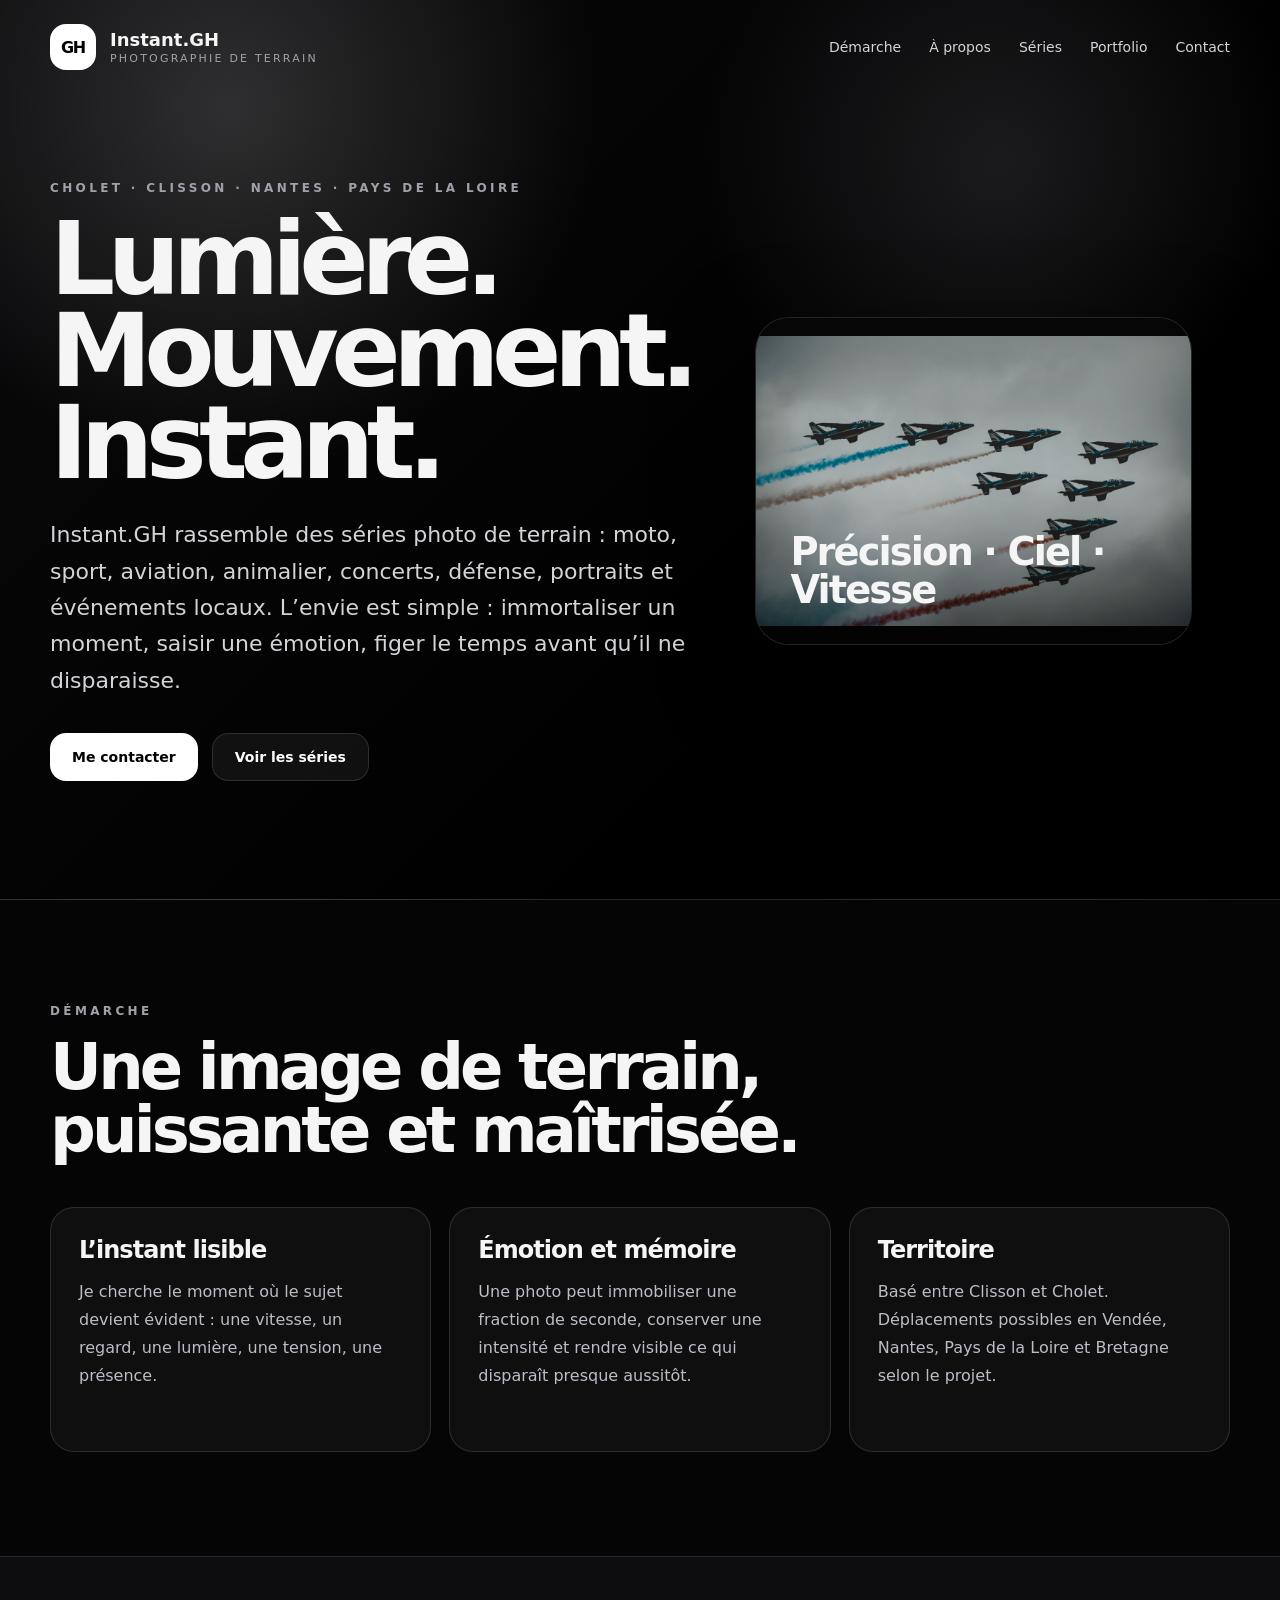
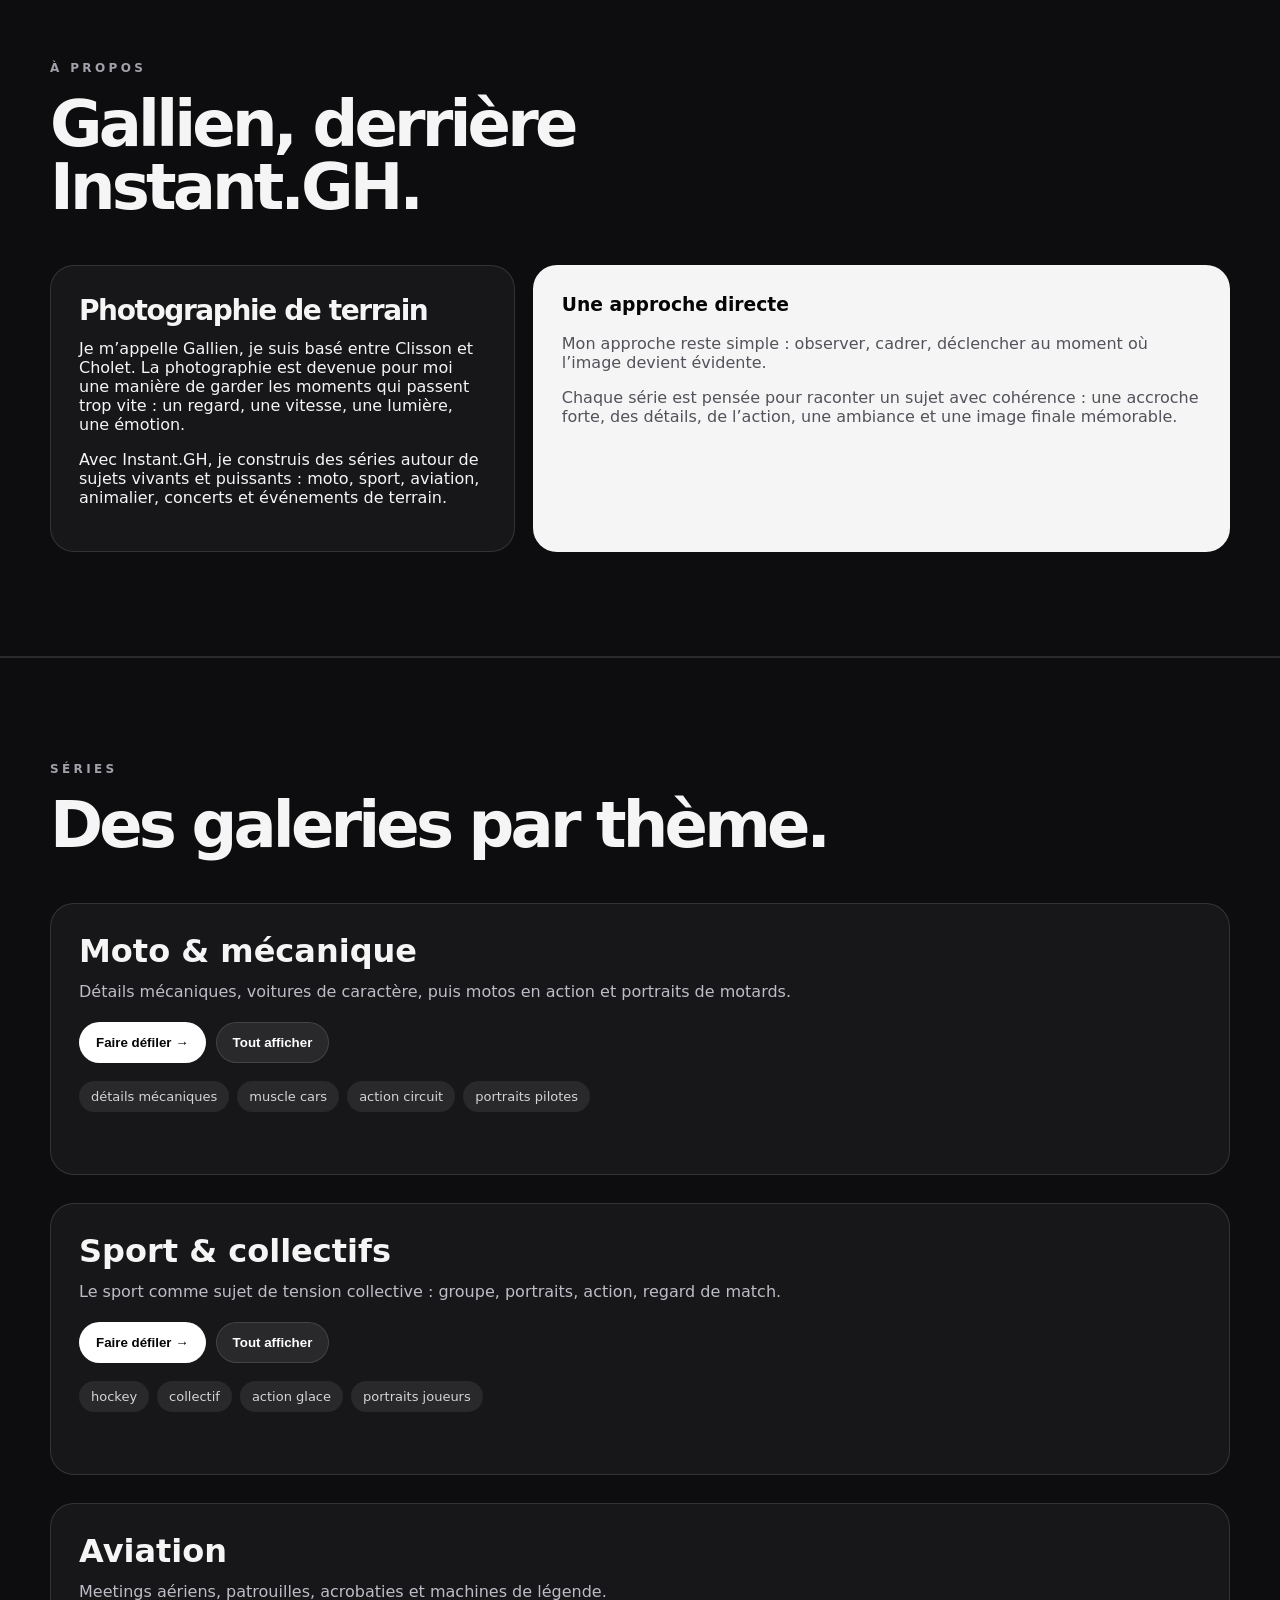
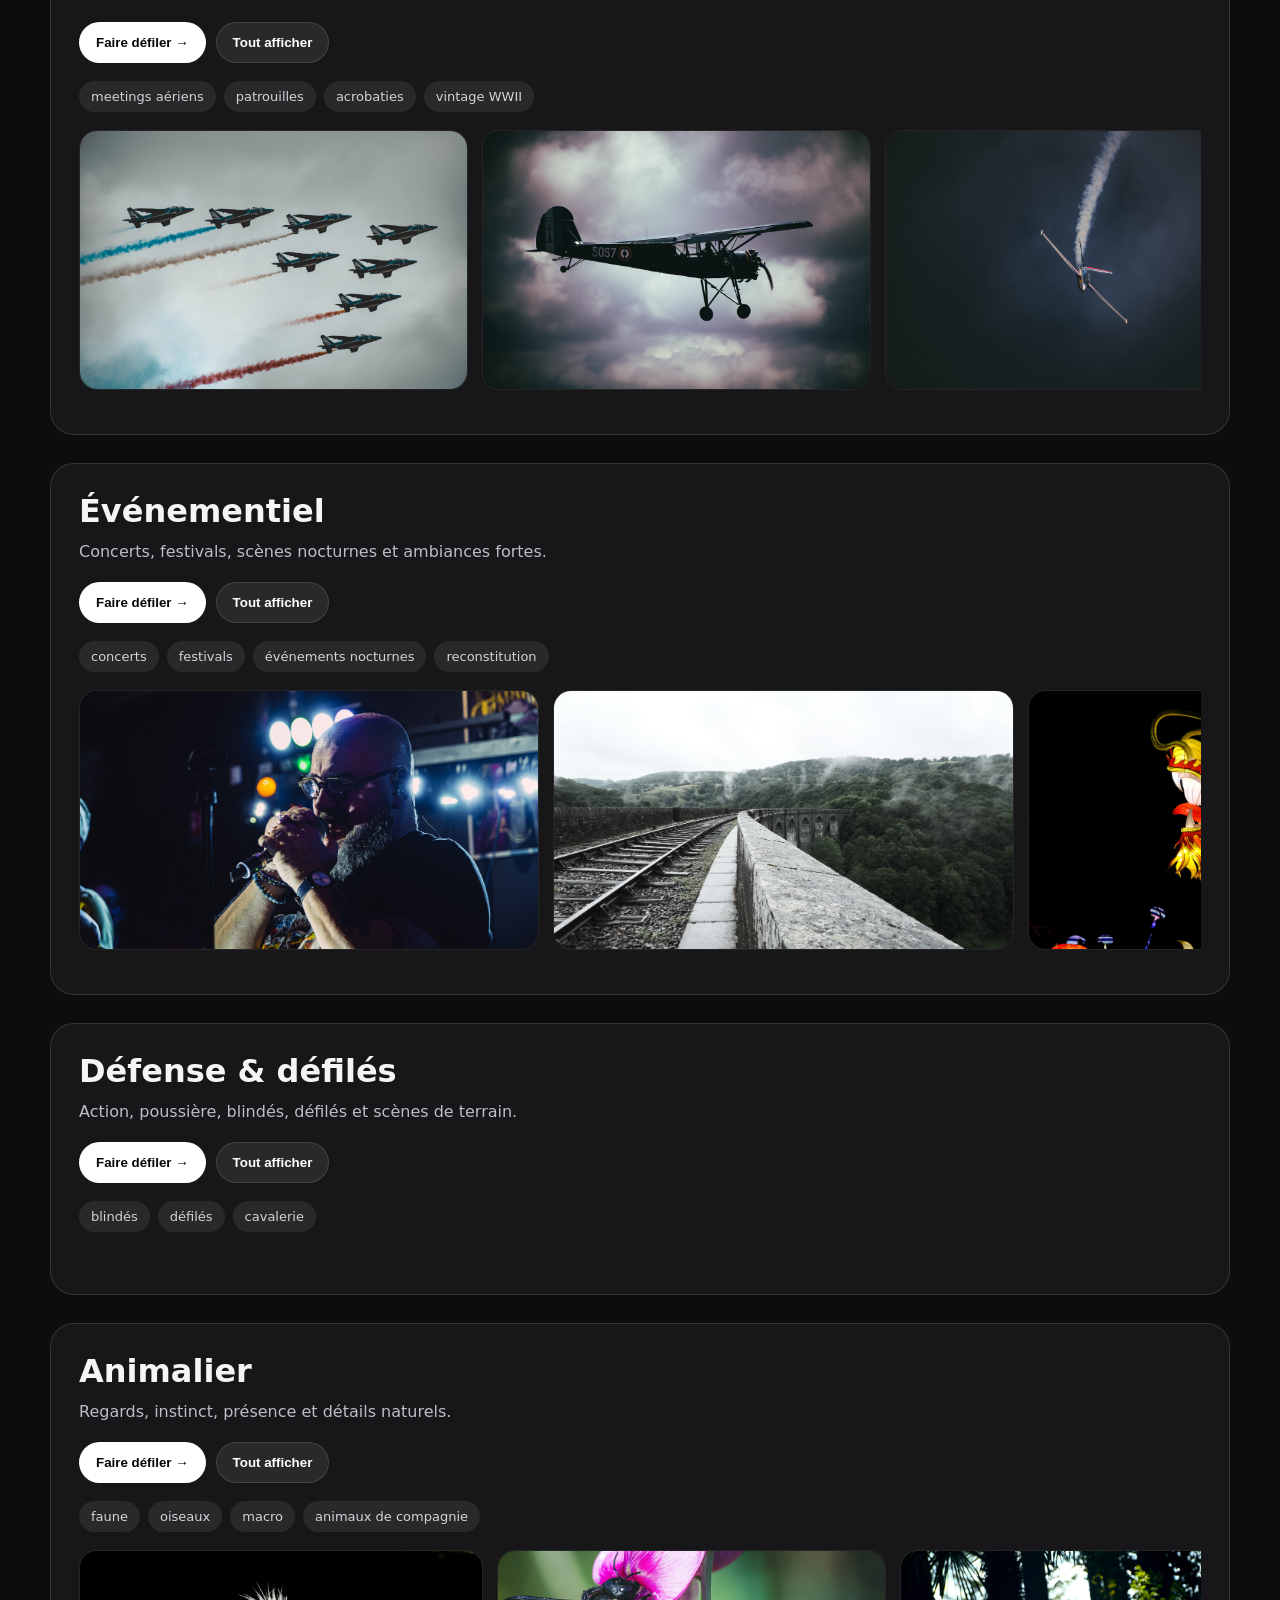
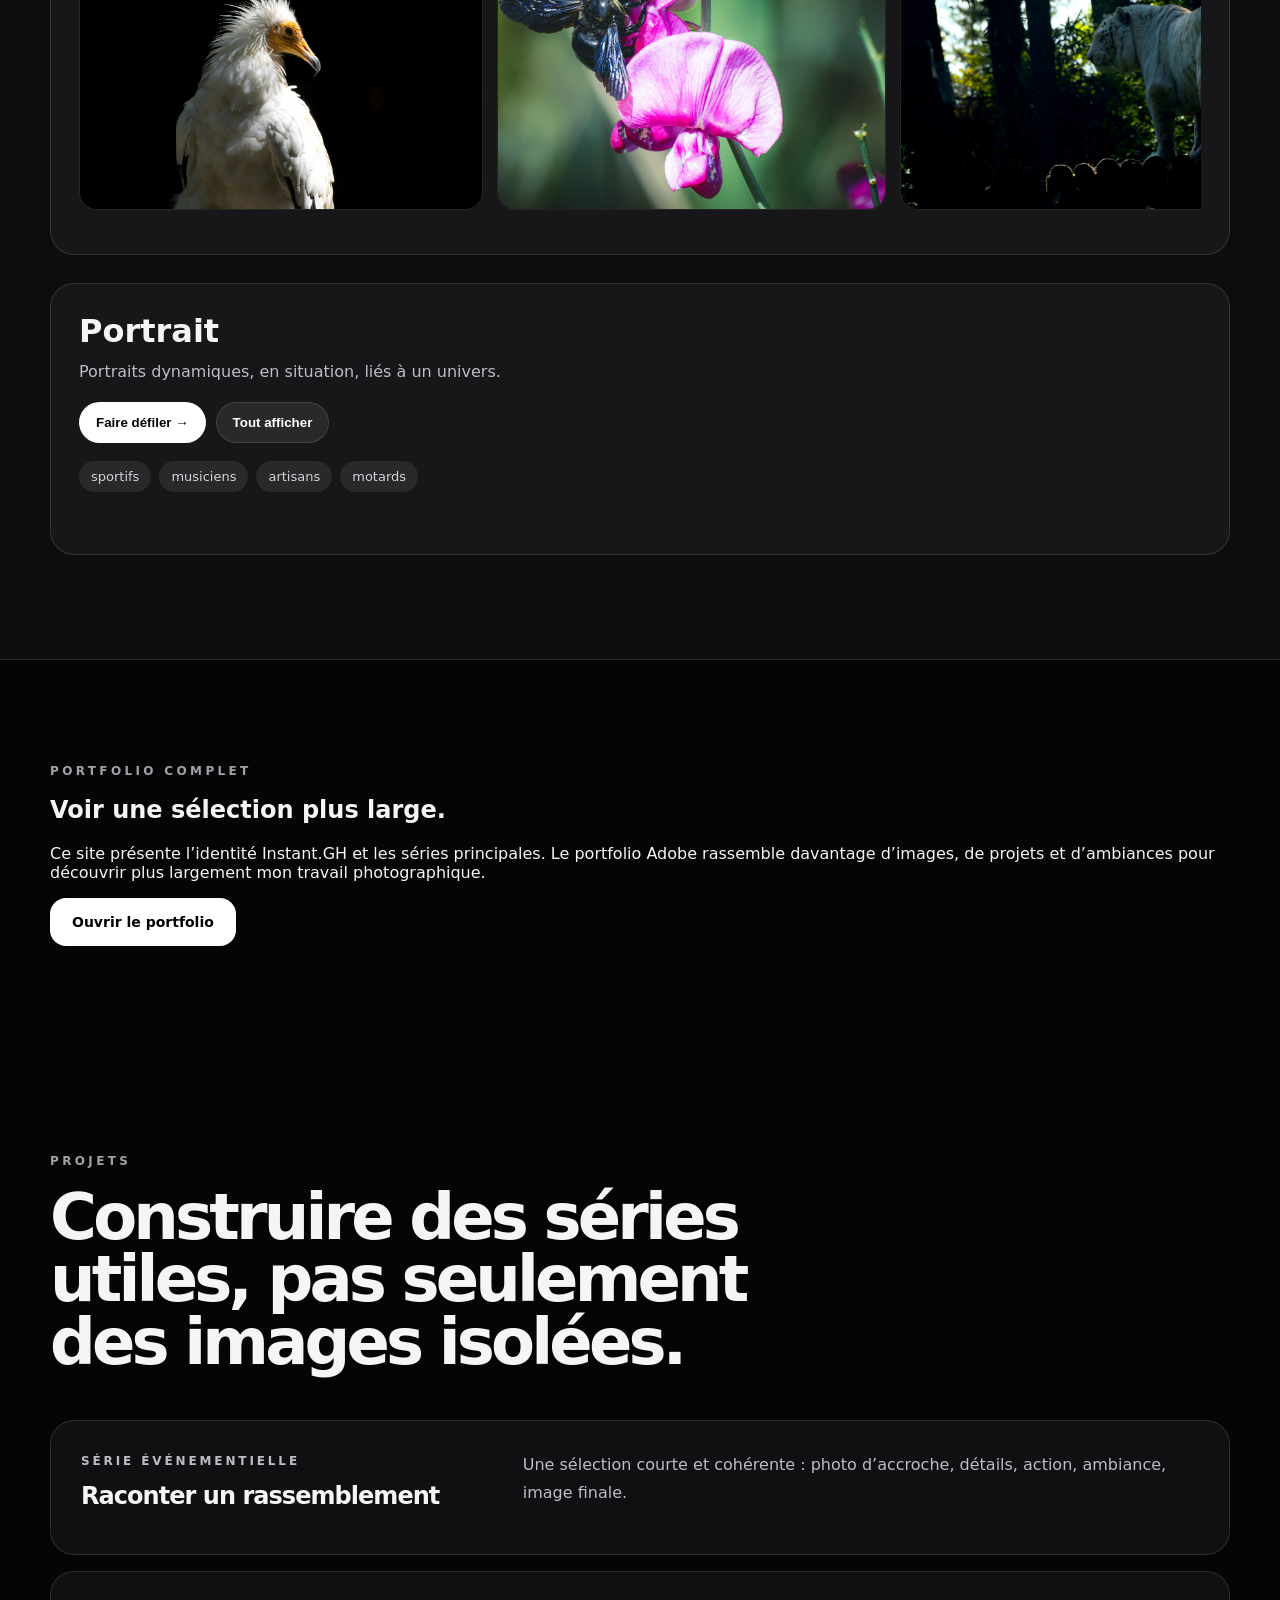
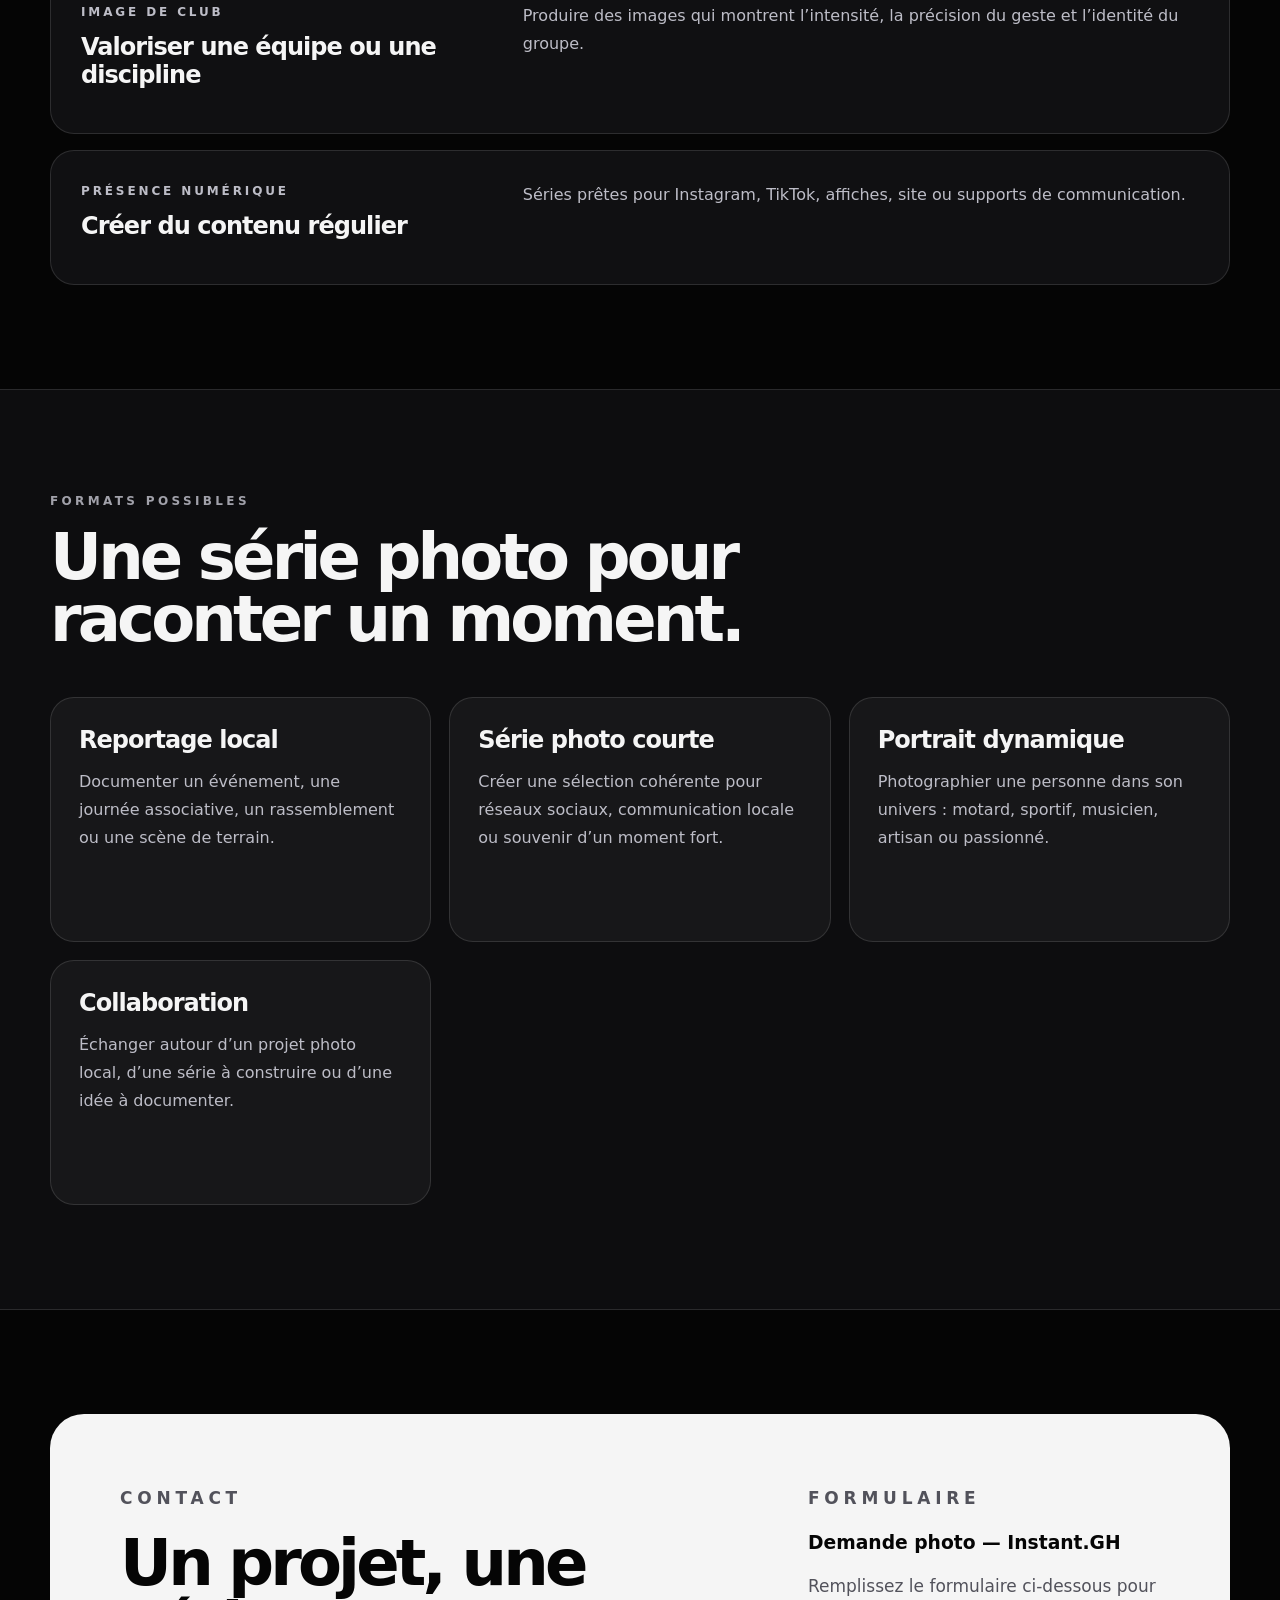
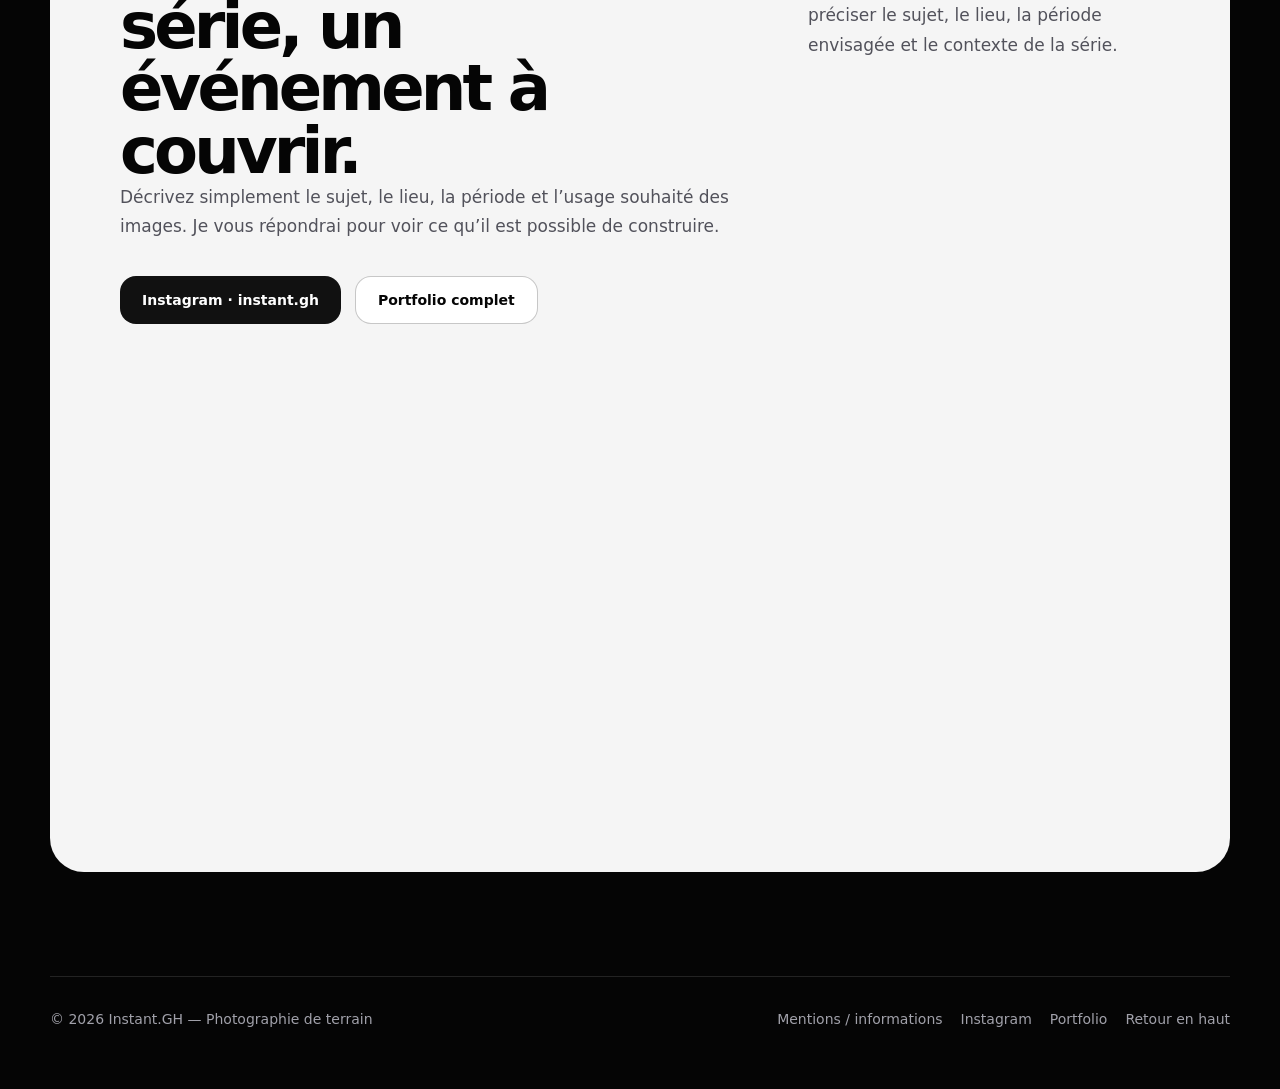
==== commit 6da648d0: "Reorder photo galleries for cleaner visual flow" ====
--- a/index.html
+++ b/index.html
@@ -109,24 +109,21 @@
               <a class="button ghost light-ghost" href="https://gallienc.myportfolio.com/" target="_blank" rel="noreferrer">Portfolio complet</a>
             </div>
           </div>
-<div class="tally-embed-card">
-  <p class="eyebrow">Formulaire</p>
-  <h3>Demande photo — Instant.GH</h3>
-  <p>
-    Remplissez le formulaire ci-dessous pour préciser le sujet, le lieu,
-    la période envisagée et le contexte de la série.
-  </p>
-
-  <iframe
-    src="https://tally.so/embed/dW826V?alignLeft=1&hideTitle=1&transparentBackground=1&dynamicHeight=1"
-    width="100%"
-    height="720"
-    frameborder="0"
-    marginheight="0"
-    marginwidth="0"
-    title="Demande photo — Instant.GH">
-  </iframe>
-</div>
+          <div class="tally-embed-card">
+            <p class="eyebrow">Formulaire</p>
+            <h3>Demande photo — Instant.GH</h3>
+            <p>Remplissez le formulaire ci-dessous pour préciser le sujet, le lieu, la période envisagée et le contexte de la série.</p>
+            <iframe
+              src="https://tally.so/embed/816pel?alignLeft=1&hideTitle=1&transparentBackground=1&dynamicHeight=1"
+              width="100%"
+              height="720"
+              frameborder="0"
+              marginheight="0"
+              marginwidth="0"
+              title="Demande photo — Instant.GH">
+            </iframe>
+          </div>
+        </div>
       </section>
     </main>
 
@@ -134,14 +131,15 @@
 
     <script>
       const range = (max, excludes = []) => Array.from({length: max}, (_, i) => i + 1).filter(n => !excludes.includes(n));
+      const order = values => values.filter(Boolean);
       const categories = [
-        {id:'moto-mecanique', title:'Moto & mécanique', cover:'moto-mecanique-14.jpg', images:range(28,[3]), text:'Puissance mécanique, silhouettes, détails et sujets en mouvement.', tags:['portraits pilotes','action circuit','détails mécaniques','muscle cars']},
-        {id:'sport-collectifs', title:'Sport & collectifs', cover:'sport-collectifs-08.jpg', images:range(8), text:'Le sport comme sujet de tension collective : action, groupe, regard de match, coulisses.', tags:['hockey','action glace','portraits joueurs','coulisses']},
-        {id:'aviation', title:'Aviation', cover:'aviation-01.jpg', images:range(9), text:'Meetings aériens, patrouilles, acrobaties et machines de légende.', tags:['meetings aériens','acrobaties','vintage WWII']},
-        {id:'evenementiel', title:'Événementiel', cover:'evenementiel-24.jpg', images:range(24,[9]), text:'Concerts, festivals, scènes nocturnes et ambiances fortes.', tags:['concerts','festivals','événements nocturnes','reconstitution']},
-        {id:'defense-defiles', title:'Défense & défilés', cover:'defense-defiles-01.jpg', images:range(8,[3]), text:'Action, poussière, blindés, défilés et scènes de terrain.', tags:['blindés','défilés','cavalerie']},
-        {id:'animalier', title:'Animalier', cover:'animalier-01.jpg', images:range(11), text:'Regards, instinct, présence et détails naturels.', tags:['faune','oiseaux','macro','animaux de compagnie']},
-        {id:'portrait', title:'Portrait', cover:'portrait-11.jpg', images:range(11), text:'Portraits dynamiques, en situation, liés à un univers.', tags:['sportifs','musiciens','artisans','motards']}
+        {id:'moto-mecanique', title:'Moto & mécanique', cover:'moto-mecanique-14.jpg', images:order([1,2,4,5,6,7,8,14,9,10,11,12,13,15,16,17,18,19,20,21,22,23,24,25,26,27,28]), text:'Détails mécaniques, voitures de caractère, puis motos en action et portraits de motards.', tags:['détails mécaniques','muscle cars','action circuit','portraits pilotes']},
+        {id:'sport-collectifs', title:'Sport & collectifs', cover:'sport-collectifs-08.jpg', images:order([8,1,2,3,4,5,6,7]), text:'Le sport comme sujet de tension collective : groupe, portraits, action, regard de match.', tags:['hockey','collectif','action glace','portraits joueurs']},
+        {id:'aviation', title:'Aviation', cover:'aviation-01.jpg', images:order([1,2,3,4,5,6,7,8,9]), text:'Meetings aériens, patrouilles, acrobaties et machines de légende.', tags:['meetings aériens','patrouilles','acrobaties','vintage WWII']},
+        {id:'evenementiel', title:'Événementiel', cover:'evenementiel-24.jpg', images:order([24,1,2,3,4,5,6,7,8,10,11,12,13,14,15,16,17,18,19,20,21,22,23]), text:'Concerts, festivals, scènes nocturnes et ambiances fortes.', tags:['concerts','festivals','événements nocturnes','reconstitution']},
+        {id:'defense-defiles', title:'Défense & défilés', cover:'defense-defiles-01.jpg', images:order([1,2,4,5,6,7,8]), text:'Action, poussière, blindés, défilés et scènes de terrain.', tags:['blindés','défilés','cavalerie']},
+        {id:'animalier', title:'Animalier', cover:'animalier-01.jpg', images:order([1,2,3,4,5,6,7,8,9,10,11]), text:'Regards, instinct, présence et détails naturels.', tags:['faune','oiseaux','macro','animaux de compagnie']},
+        {id:'portrait', title:'Portrait', cover:'portrait-11.jpg', images:order([11,1,2,3,4,5,6,7,8,9,10]), text:'Portraits dynamiques, en situation, liés à un univers.', tags:['sportifs','musiciens','artisans','motards']}
       ];
 
       const altTexts = {
@@ -163,9 +161,7 @@
         article.className = 'category-block reveal';
         article.id = cat.id;
         const tags = cat.tags.map(t => `<span>${t}</span>`).join('');
-        const coverNumber = Number((cat.cover.match(/-(\d+)\.jpg$/) || [])[1]);
-        const orderedImages = [coverNumber, ...cat.images.filter(n => n !== coverNumber)].filter(Boolean);
-        const imgs = orderedImages.map(n => `<img loading="lazy" src="${imagePath(cat, n)}" alt="${altTexts[cat.id]} ${pad(n)}" onerror="this.remove()" />`).join('');
+        const imgs = cat.images.map(n => `<img loading="eager" src="${imagePath(cat, n)}" alt="${altTexts[cat.id]} ${pad(n)}" onerror="this.remove()" />`).join('');
         article.innerHTML = `
           <div class="category-head">
             <div><h3>${cat.title}</h3><p>${cat.text}</p></div>
--- a/styles.css
+++ b/styles.css
@@ -426,7 +426,7 @@
   display: grid;
   grid-template-columns: 1fr 0.55fr;
   gap: 48px;
-  align-items: end;
+  align-items: start;
   padding: clamp(34px, 6vw, 70px);
   border-radius: 34px;
   background: #f5f5f5;
@@ -522,4 +522,4 @@
   .footer {
     flex-direction: column;
   }
-}
+}
--- a/contact-form.css
+++ b/contact-form.css
@@ -1 +1,39 @@
-.contact-form{margin-top:26px;display:grid;gap:18px;color:#111}.form-grid{display:grid;grid-template-columns:1fr 1fr;gap:16px}.contact-form label{display:grid;gap:8px;color:#18181b;font-weight:800}.contact-form span{font-size:13px;text-transform:uppercase;letter-spacing:.12em;color:#52525b}.contact-form input,.contact-form select,.contact-form textarea{width:100%;box-sizing:border-box;border:1px solid rgba(0,0,0,.16);border-radius:16px;background:#fff;color:#111;padding:14px 15px;font:inherit;outline:none}.contact-form input::placeholder,.contact-form textarea::placeholder{color:#71717a}.contact-form input:focus,.contact-form select:focus,.contact-form textarea:focus{border-color:#050505;box-shadow:0 0 0 3px rgba(0,0,0,.08);background:#fff}.contact-form select option{background:#fff;color:#111}.contact-form textarea{min-height:150px;resize:vertical}.form-full{grid-column:1/-1}.form-note{color:#52525b;line-height:1.6;margin:0}.form-submit{justify-self:start;border:0;border-radius:999px;padding:14px 22px;background:#050505;color:#fff;font-weight:900;cursor:pointer}.form-submit:hover{transform:translateY(-2px)}.form-submit:disabled{opacity:.65;cursor:wait;transform:none}.form-status{margin:0;padding:14px 16px;border-radius:16px;line-height:1.55;font-weight:700}.form-status:empty{display:none}.form-status.ok{background:#e8f5e9;color:#1b5e20}.form-status.error{background:#fff3e0;color:#7c2d12}.form-status a{text-decoration:underline}.hidden-field{display:none!important}@media(max-width:860px){.form-grid{grid-template-columns:1fr}.form-submit{width:100%}}+.contact-form{margin-top:26px;display:grid;gap:18px;color:#111}.form-grid{display:grid;grid-template-columns:1fr 1fr;gap:16px}.contact-form label{display:grid;gap:8px;color:#18181b;font-weight:800}.contact-form span{font-size:13px;text-transform:uppercase;letter-spacing:.12em;color:#52525b}.contact-form input,.contact-form select,.contact-form textarea{width:100%;box-sizing:border-box;border:1px solid rgba(0,0,0,.16);border-radius:16px;background:#fff;color:#111;padding:14px 15px;font:inherit;outline:none}.contact-form input::placeholder,.contact-form textarea::placeholder{color:#71717a}.contact-form input:focus,.contact-form select:focus,.contact-form textarea:focus{border-color:#050505;box-shadow:0 0 0 3px rgba(0,0,0,.08);background:#fff}.contact-form select option{background:#fff;color:#111}.contact-form textarea{min-height:150px;resize:vertical}.form-full{grid-column:1/-1}.form-note{color:#52525b;line-height:1.6;margin:0}.contact-card .contact-socials{margin-top:34px}.contact-card .dark-button{background:#111;color:#fff}.contact-card .light-ghost{background:#fff!important;color:#050505!important;border:1px solid rgba(0,0,0,.22)!important}.contact-card .light-ghost:hover{background:#f4f4f5!important;border-color:#050505!important}.form-submit{justify-self:start;border:0;border-radius:999px;padding:14px 22px;background:#050505;color:#fff;font-weight:900;cursor:pointer}.form-submit:hover{transform:translateY(-2px)}.form-submit:disabled{opacity:.65;cursor:wait;transform:none}.form-status{margin:0;padding:14px 16px;border-radius:16px;line-height:1.55;font-weight:700}.form-status:empty{display:none}.form-status.ok{background:#e8f5e9;color:#1b5e20}.form-status.error{background:#fff3e0;color:#7c2d12}.form-status a{text-decoration:underline}.hidden-field{display:none!important}@media(max-width:860px){.form-grid{grid-template-columns:1fr}.form-submit{width:100%}.contact-card .contact-socials{display:grid;grid-template-columns:1fr;gap:12px}.contact-card .contact-socials .button{width:100%}} 
+.tally-link-card {
+.tally-embed-card {
+  padding: 28px;
+  border-radius: 24px;
+  background: #ffffff;
+  border: 1px solid rgba(0,0,0,.12);
+  color: #111;
+}
+
+.tally-embed-card h3 {
+  margin: 0 0 14px;
+  font-size: 28px;
+  letter-spacing: -0.04em;
+}
+
+.tally-embed-card p {
+  color: #52525b;
+  line-height: 1.7;
+  margin-bottom: 18px;
+}
+
+.tally-embed-card iframe {
+  width: 100%;
+  min-height: 720px;
+  border: 0;
+  border-radius: 18px;
+  background: #fff;
+}
+
+@media(max-width:860px) {
+  .tally-embed-card {
+    padding: 20px;
+  }
+
+  .tally-embed-card iframe {
+    min-height: 820px;
+  }
+}
